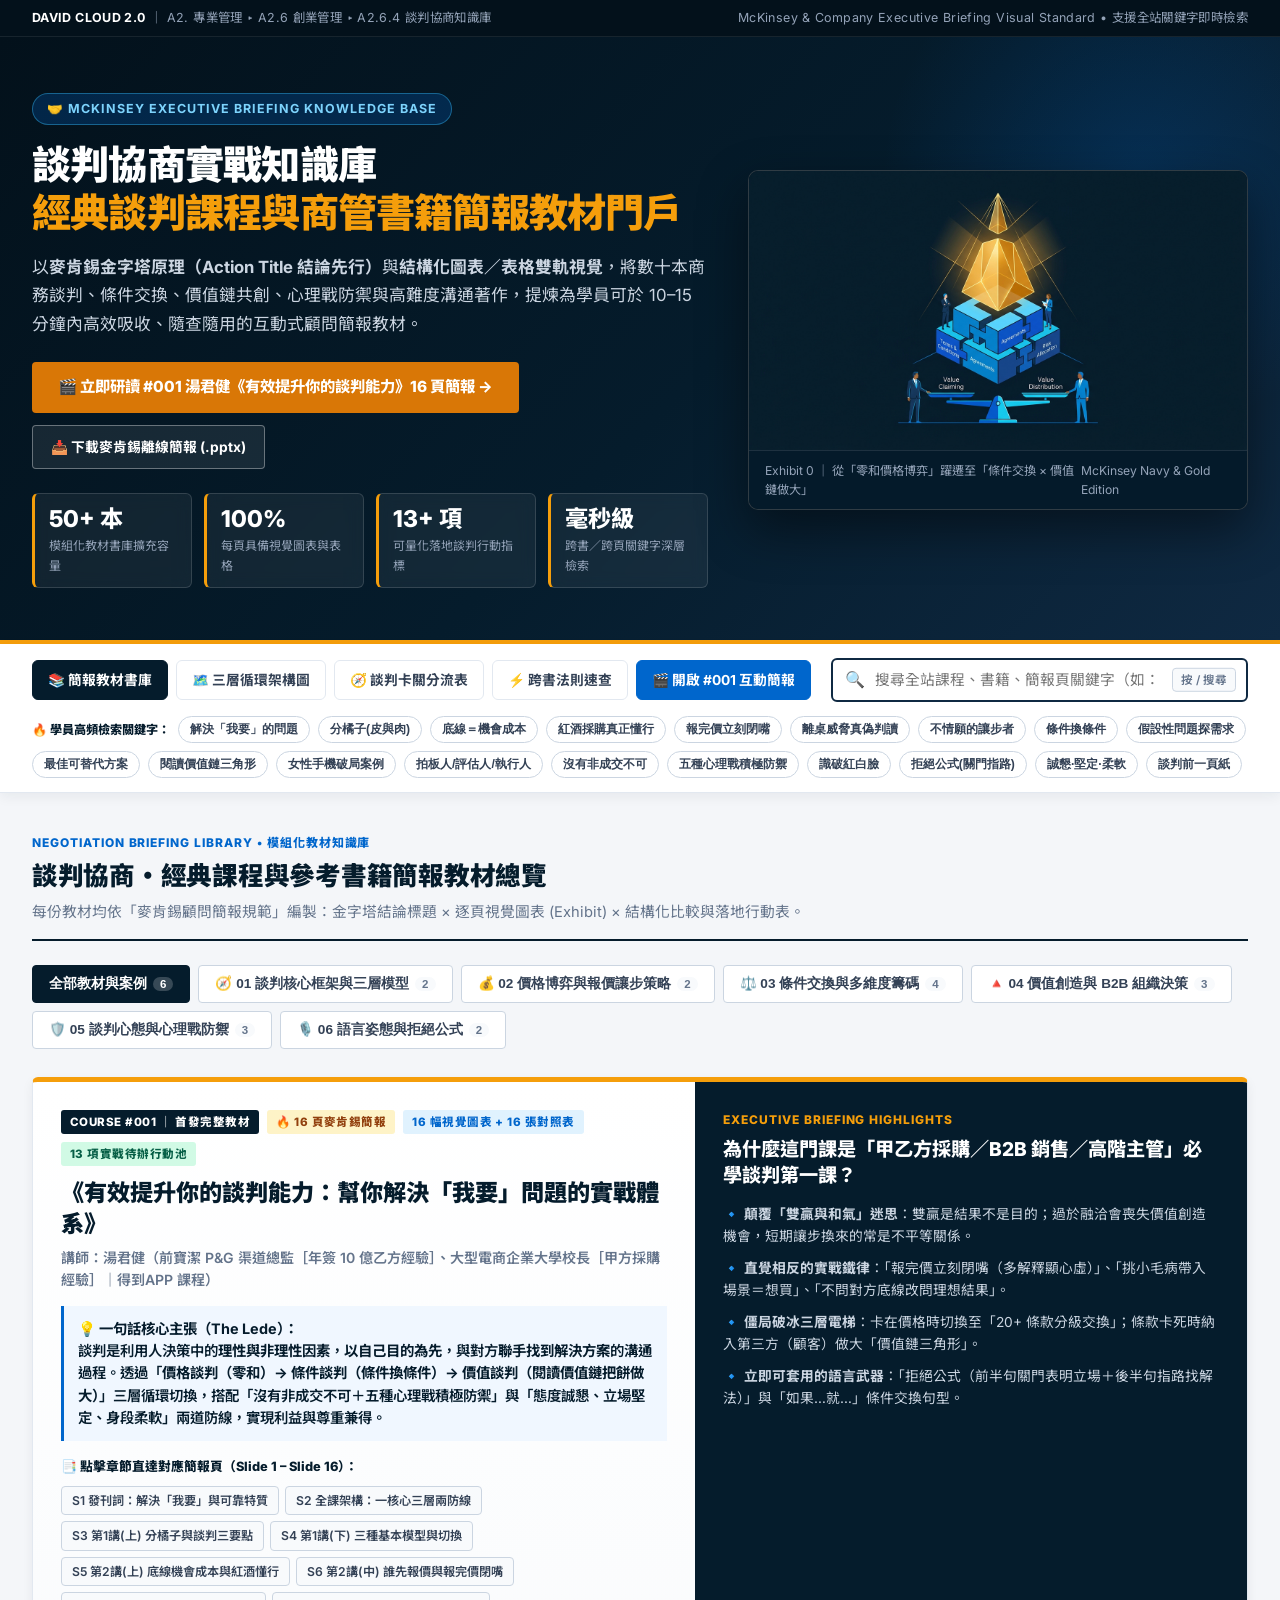
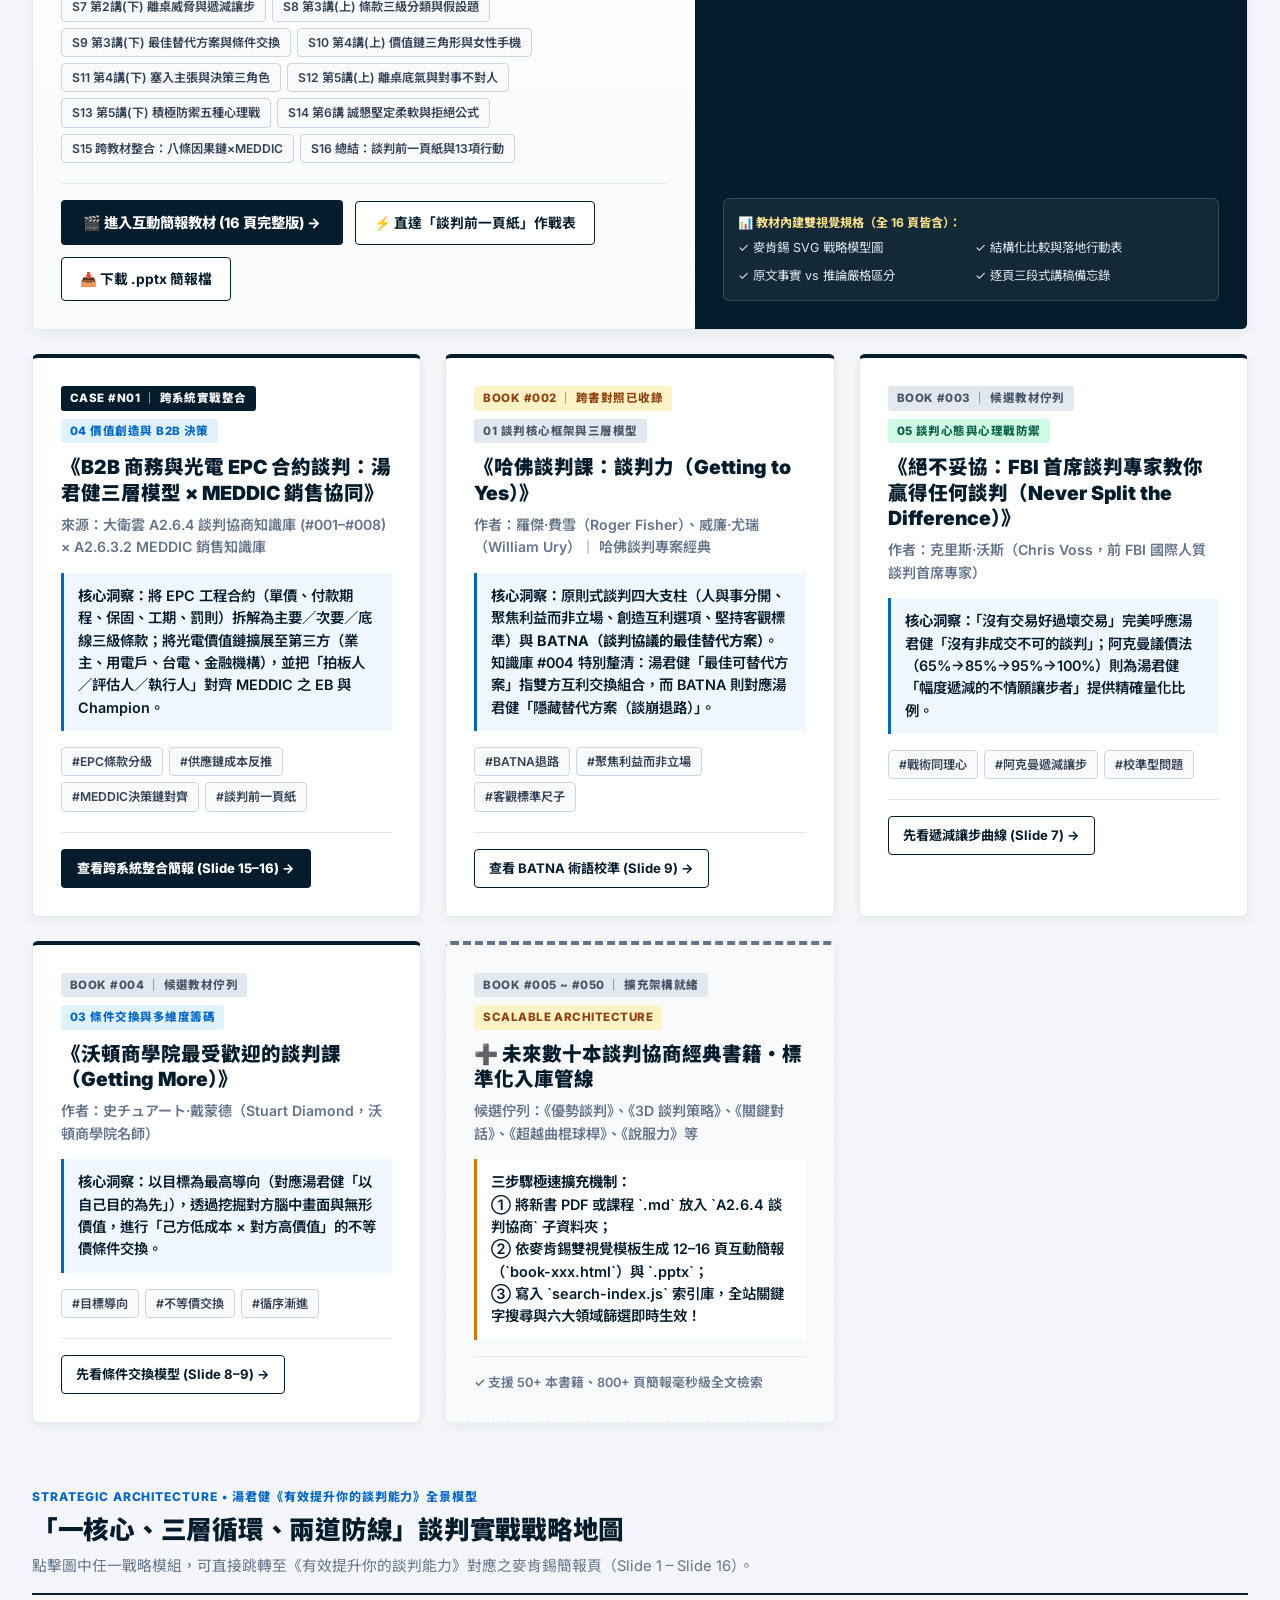
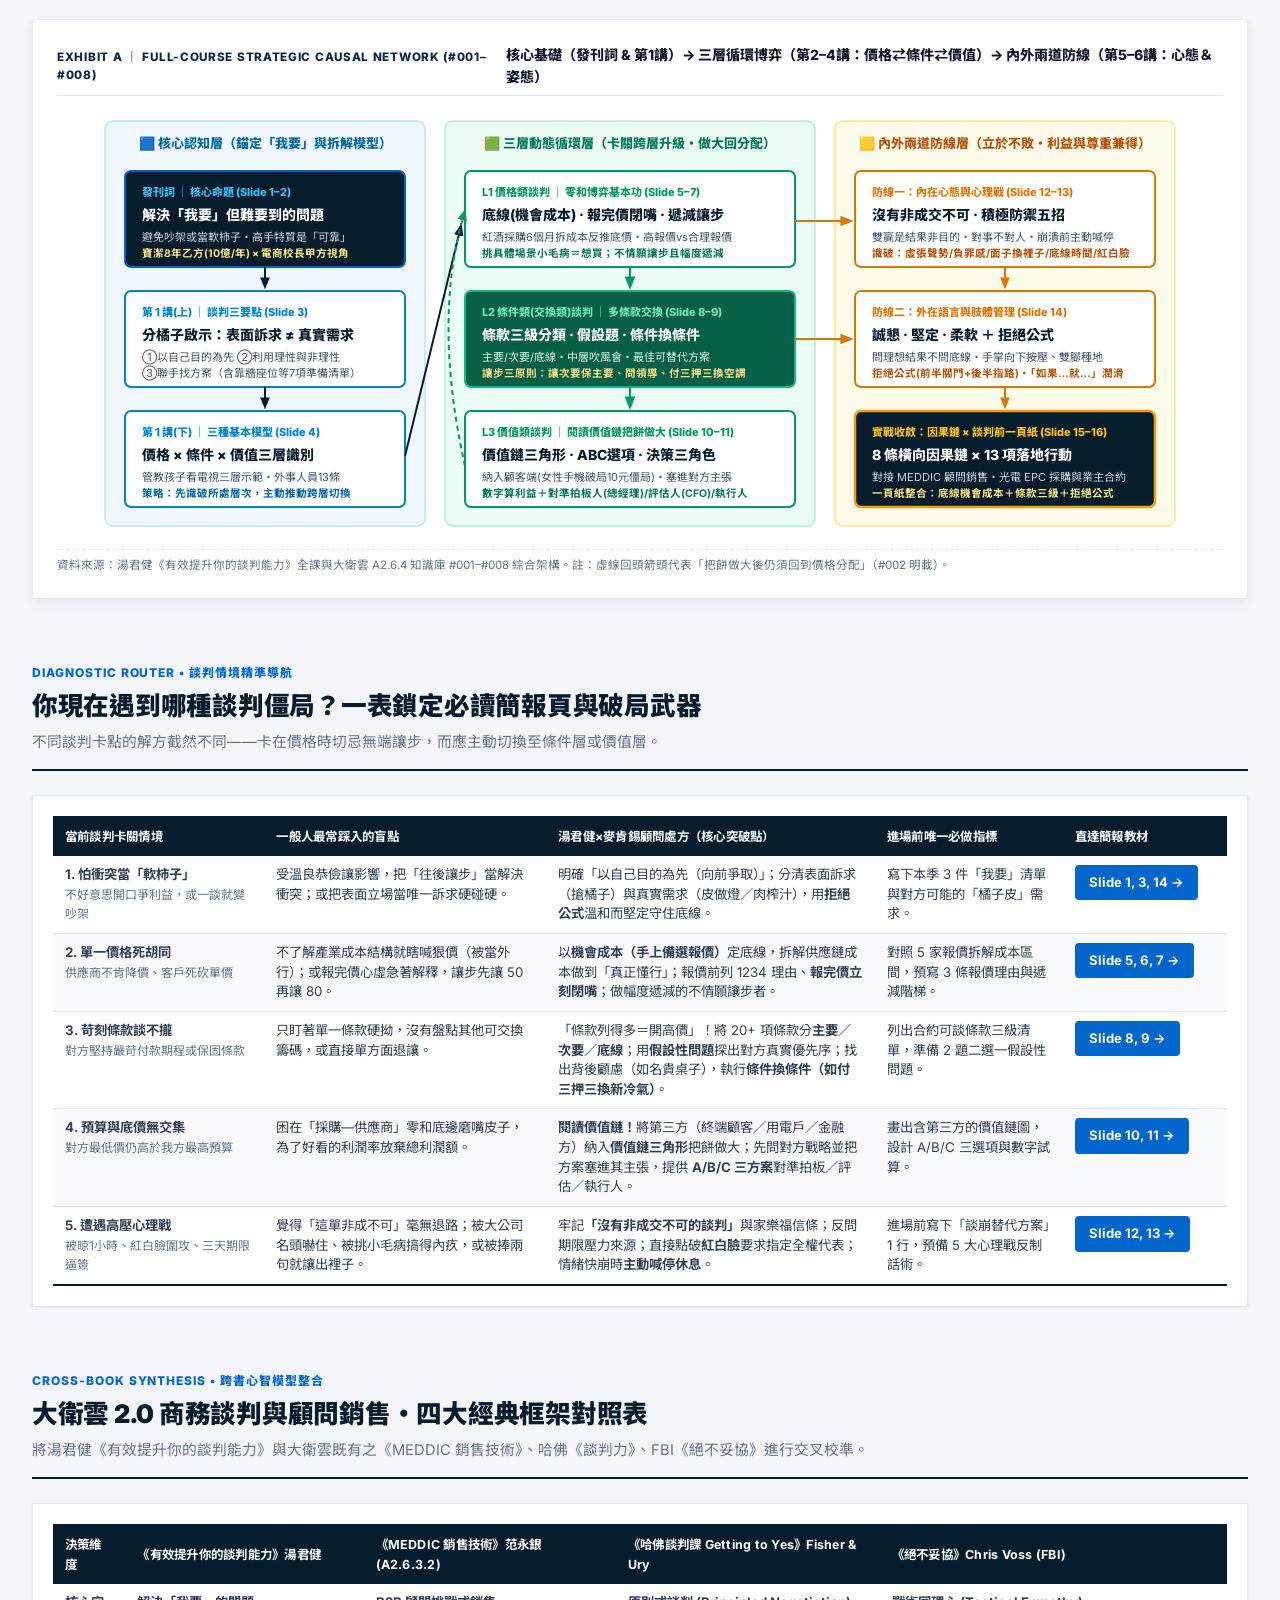
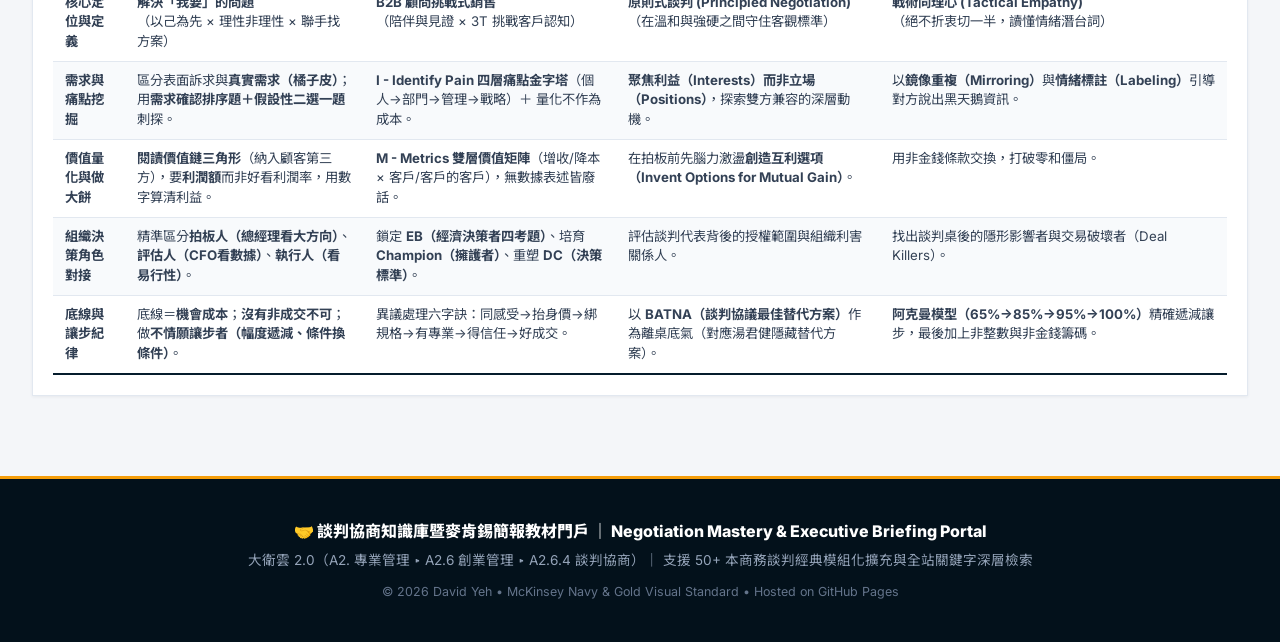
==== index.html @ b7bc5bad "feat: launch A2.6.4 Negotiation Mastery Portal & Course #001 Tang Junjian 16-slide McKinsey deck" ====
<!DOCTYPE html>
<html lang="zh-TW">
<head>
  <meta charset="UTF-8">
  <meta name="viewport" content="width=device-width, initial-scale=1.0">
  <title>談判協商知識庫暨麥肯錫簡報教材門戶 | Negotiation Mastery &amp; Executive Briefing Portal</title>
  <meta name="description" content="大衛雲 2.0 談判協商知識庫（A2.6.4）：麥肯錫顧問視覺風格，支援 50+ 本談判經典書籍擴充與毫秒級關鍵字深層檢索。首發湯君健《有效提升你的談判能力》16頁全圖表互動簡報。">
  <link rel="preconnect" href="https://fonts.googleapis.com">
  <link rel="preconnect" href="https://fonts.gstatic.com" crossorigin>
  <link href="https://fonts.googleapis.com/css2?family=Inter:wght@400;500;600;700;800;900&family=Noto+Sans+TC:wght@400;500;700;800;900&family=Outfit:wght@500;600;700;800&display=swap" rel="stylesheet">
  <link rel="stylesheet" href="styles.css">
</head>
<body>

  <!-- Top Executive Bar -->
  <div class="portal-topbar">
    <div><strong>DAVID CLOUD 2.0</strong> ｜ A2. 專業管理 ▸ A2.6 創業管理 ▸ A2.6.4 談判協商知識庫</div>
    <div>McKinsey &amp; Company Executive Briefing Visual Standard • 支援全站關鍵字即時檢索</div>
  </div>

  <!-- Hero Section -->
  <header class="portal-hero">
    <div class="portal-hero-inner">
      <div>
        <div class="eyebrow-tag">🤝 McKinsey Executive Briefing Knowledge Base</div>
        <h1>談判協商實戰知識庫<br><span class="gold-accent">經典談判課程與商管書籍簡報教材門戶</span></h1>
        <p class="hero-lead">
          以<strong>麥肯錫金字塔原理（Action Title 結論先行）</strong>與<strong>結構化圖表／表格雙軌視覺</strong>，將數十本商務談判、條件交換、價值鏈共創、心理戰防禦與高難度溝通著作，提煉為學員可於 10–15 分鐘內高效吸收、隨查隨用的互動式顧問簡報教材。
        </p>

        <div style="display: flex; gap: 12px; flex-wrap: wrap;">
          <a href="course-tang-junjian-negotiation.html" class="btn-mck-primary" style="background: #D97706; color: #FFFFFF; padding: 13px 26px; font-size: 0.96rem;">
            🎬 立即研讀 #001 湯君健《有效提升你的談判能力》16 頁簡報 →
          </a>
          <a href="downloads/tang-junjian-negotiation-mckinsey-briefing.pptx" class="btn-mck-secondary" style="background: rgba(255,255,255,0.08); color: #FFFFFF; border-color: rgba(255,255,255,0.35);">
            📥 下載麥肯錫離線簡報 (.pptx)
          </a>
        </div>

        <!-- Executive KPI Strip -->
        <div class="hero-kpi-strip">
          <div class="hero-kpi-card">
            <div class="hero-kpi-num">50+ 本</div>
            <div class="hero-kpi-label">模組化教材書庫擴充容量</div>
          </div>
          <div class="hero-kpi-card">
            <div class="hero-kpi-num">100%</div>
            <div class="hero-kpi-label">每頁具備視覺圖表與表格</div>
          </div>
          <div class="hero-kpi-card">
            <div class="hero-kpi-num">13+ 項</div>
            <div class="hero-kpi-label">可量化落地談判行動指標</div>
          </div>
          <div class="hero-kpi-card">
            <div class="hero-kpi-num">毫秒級</div>
            <div class="hero-kpi-label">跨書／跨頁關鍵字深層檢索</div>
          </div>
        </div>
      </div>

      <!-- Hero Visual Illustration -->
      <div class="hero-visual-box">
        <img src="images/hero-negotiation.jpg" alt="從零和價格拉鋸邁向條件交換與價值鏈共創的三層談判架構">
        <div class="hero-visual-caption">
          <span>Exhibit 0 ｜ 從「零和價格博弈」躍遷至「條件交換 × 價值鏈做大」</span>
          <span>McKinsey Navy &amp; Gold Edition</span>
        </div>
      </div>
    </div>
  </header>

  <!-- Sticky Global Search & Navigation Bar -->
  <nav class="portal-sticky-bar">
    <div class="portal-sticky-inner">
      <div class="portal-nav-links">
        <a href="#bookshelf-section" class="portal-nav-pill active">📚 簡報教材書庫</a>
        <a href="#roadmap-section" class="portal-nav-pill">🗺️ 三層循環架構圖</a>
        <a href="#router-section" class="portal-nav-pill">🧭 談判卡關分流表</a>
        <a href="#cross-matrix-section" class="portal-nav-pill">⚡ 跨書法則速查</a>
        <a href="course-tang-junjian-negotiation.html" class="portal-nav-pill cta-pill">🎬 開啟 #001 互動簡報</a>
      </div>

      <!-- Global Keyword Search Box -->
      <div class="global-search-wrapper">
        <span class="global-search-icon">🔍</span>
        <input
          type="text"
          id="globalSearchInput"
          class="global-search-input"
          placeholder="搜尋全站課程、書籍、簡報頁關鍵字（如：分橘子、報完價閉嘴、條件換條件、價值鏈、紅白臉、拒絕公式...）"
          autocomplete="off"
        >
        <span class="global-search-kbd">按 / 搜尋</span>
      </div>
    </div>

    <!-- Quick Keyword Chips for Students -->
    <div class="quick-keywords-bar">
      <span style="font-size: 0.76rem; font-weight: 800; color: #051C2C;">🔥 學員高頻檢索關鍵字：</span>
      <button class="kw-chip" data-kw="我要">解決「我要」的問題</button>
      <button class="kw-chip" data-kw="分橘子">分橘子(皮與肉)</button>
      <button class="kw-chip" data-kw="機會成本">底線＝機會成本</button>
      <button class="kw-chip" data-kw="紅酒">紅酒採購真正懂行</button>
      <button class="kw-chip" data-kw="報完價">報完價立刻閉嘴</button>
      <button class="kw-chip" data-kw="離桌威脅">離桌威脅真偽判讀</button>
      <button class="kw-chip" data-kw="不情願">不情願的讓步者</button>
      <button class="kw-chip" data-kw="條件換條件">條件換條件</button>
      <button class="kw-chip" data-kw="假設性問題">假設性問題探需求</button>
      <button class="kw-chip" data-kw="最佳可替代方案">最佳可替代方案</button>
      <button class="kw-chip" data-kw="價值鏈">閱讀價值鏈三角形</button>
      <button class="kw-chip" data-kw="女性手機">女性手機破局案例</button>
      <button class="kw-chip" data-kw="拍板人">拍板人/評估人/執行人</button>
      <button class="kw-chip" data-kw="沒有非成交不可">沒有非成交不可</button>
      <button class="kw-chip" data-kw="心理戰">五種心理戰積極防禦</button>
      <button class="kw-chip" data-kw="紅白臉">識破紅白臉</button>
      <button class="kw-chip" data-kw="拒絕公式">拒絕公式(關門指路)</button>
      <button class="kw-chip" data-kw="誠懇">誠懇·堅定·柔軟</button>
      <button class="kw-chip" data-kw="談判前一頁紙">談判前一頁紙</button>
    </div>

    <!-- Live Search Results Dropdown Panel -->
    <div id="searchResultsPanel" class="search-results-panel">
      <div class="search-results-header">
        <div id="searchResultCount" style="font-size: 0.95rem; color: #051C2C;">搜尋結果</div>
        <button id="btnClearSearch" class="btn-mck-secondary" style="padding: 5px 12px; font-size: 0.78rem;">✕ 清除搜尋</button>
      </div>
      <div id="searchResultsList"></div>
    </div>
  </nav>

  <!-- Main Content -->
  <main class="portal-main">

    <!-- ====================================================================
         SECTION 1: 談判協商教材書庫 (支援 50+ 本擴充與六大領域篩選)
         ==================================================================== -->
    <section id="bookshelf-section">
      <div class="mck-section-header">
        <div>
          <div class="mck-section-eyebrow">NEGOTIATION BRIEFING LIBRARY • 模組化教材知識庫</div>
          <h2 class="mck-section-title">談判協商・經典課程與參考書籍簡報教材總覽</h2>
          <p class="mck-section-desc">每份教材均依「麥肯錫顧問簡報規範」編製：金字塔結論標題 × 逐頁視覺圖表 (Exhibit) × 結構化比較與落地行動表。</p>
        </div>
      </div>

      <!-- 6 Domain Filter Tabs -->
      <div class="domain-filter-bar">
        <button class="domain-tab active" data-domain="all">全部教材與案例 <span class="domain-count">6</span></button>
        <button class="domain-tab" data-domain="framework">🧭 01 談判核心框架與三層模型 <span class="domain-count">2</span></button>
        <button class="domain-tab" data-domain="price">💰 02 價格博弈與報價讓步策略 <span class="domain-count">2</span></button>
        <button class="domain-tab" data-domain="terms">⚖️ 03 條件交換與多維度籌碼 <span class="domain-count">4</span></button>
        <button class="domain-tab" data-domain="value">🔺 04 價值創造與 B2B 組織決策 <span class="domain-count">3</span></button>
        <button class="domain-tab" data-domain="defense">🛡️ 05 談判心態與心理戰防禦 <span class="domain-count">3</span></button>
        <button class="domain-tab" data-domain="posture">🎙️ 06 語言姿態與拒絕公式 <span class="domain-count">2</span></button>
      </div>

      <!-- Bookshelf Cards Grid -->
      <div class="bookshelf-grid">

        <!-- FEATURED COURSE #001: 湯君健《有效提升你的談判能力》 -->
        <article class="book-deck-card featured" data-domain="framework price terms value defense posture">
          <div class="book-card-body">
            <div class="book-meta-row">
              <span class="badge-mck badge-navy">COURSE #001 ｜ 首發完整教材</span>
              <span class="badge-mck badge-gold">🔥 16 頁麥肯錫簡報</span>
              <span class="badge-mck badge-blue">16 幅視覺圖表 + 16 張對照表</span>
              <span class="badge-mck badge-emerald">13 項實戰待辦行動池</span>
            </div>

            <h3 class="book-card-title">《有效提升你的談判能力：幫你解決「我要」問題的實戰體系》</h3>
            <div class="book-card-author">講師：湯君健（前寶潔 P&amp;G 渠道總監［年簽 10 億乙方經驗］、大型電商企業大學校長［甲方採購經驗］｜得到APP 課程）</div>

            <div class="book-card-thesis">
              <strong>💡 一句話核心主張（The Lede）：</strong><br>
              談判是利用人決策中的<strong>理性與非理性因素</strong>，<strong>以自己目的為先</strong>，與對方<strong>聯手找到解決方案</strong>的溝通過程。透過「<strong>價格談判（零和）→ 條件談判（條件換條件）→ 價值談判（閱讀價值鏈把餅做大）</strong>」三層循環切換，搭配「沒有非成交不可＋五種心理戰積極防禦」與「態度誠懇、立場堅定、身段柔軟」兩道防線，實現利益與尊重兼得。
            </div>

            <div style="font-size: 0.8rem; font-weight: 800; color: #051C2C; margin-bottom: 8px;">📑 點擊章節直達對應簡報頁（Slide 1 – Slide 16）：</div>
            <div class="book-chapter-pills">
              <a href="course-tang-junjian-negotiation.html#slide-01" class="chapter-jump-pill">S1 發刊詞：解決「我要」與可靠特質</a>
              <a href="course-tang-junjian-negotiation.html#slide-02" class="chapter-jump-pill">S2 全課架構：一核心三層兩防線</a>
              <a href="course-tang-junjian-negotiation.html#slide-03" class="chapter-jump-pill">S3 第1講(上) 分橘子與談判三要點</a>
              <a href="course-tang-junjian-negotiation.html#slide-04" class="chapter-jump-pill">S4 第1講(下) 三種基本模型與切換</a>
              <a href="course-tang-junjian-negotiation.html#slide-05" class="chapter-jump-pill">S5 第2講(上) 底線機會成本與紅酒懂行</a>
              <a href="course-tang-junjian-negotiation.html#slide-06" class="chapter-jump-pill">S6 第2講(中) 誰先報價與報完價閉嘴</a>
              <a href="course-tang-junjian-negotiation.html#slide-07" class="chapter-jump-pill">S7 第2講(下) 離桌威脅與遞減讓步</a>
              <a href="course-tang-junjian-negotiation.html#slide-08" class="chapter-jump-pill">S8 第3講(上) 條款三級分類與假設題</a>
              <a href="course-tang-junjian-negotiation.html#slide-09" class="chapter-jump-pill">S9 第3講(下) 最佳替代方案與條件交換</a>
              <a href="course-tang-junjian-negotiation.html#slide-10" class="chapter-jump-pill">S10 第4講(上) 價值鏈三角形與女性手機</a>
              <a href="course-tang-junjian-negotiation.html#slide-11" class="chapter-jump-pill">S11 第4講(下) 塞入主張與決策三角色</a>
              <a href="course-tang-junjian-negotiation.html#slide-12" class="chapter-jump-pill">S12 第5講(上) 離桌底氣與對事不對人</a>
              <a href="course-tang-junjian-negotiation.html#slide-13" class="chapter-jump-pill">S13 第5講(下) 積極防禦五種心理戰</a>
              <a href="course-tang-junjian-negotiation.html#slide-14" class="chapter-jump-pill">S14 第6講 誠懇堅定柔軟與拒絕公式</a>
              <a href="course-tang-junjian-negotiation.html#slide-15" class="chapter-jump-pill">S15 跨教材整合：八條因果鏈×MEDDIC</a>
              <a href="course-tang-junjian-negotiation.html#slide-16" class="chapter-jump-pill">S16 總結：談判前一頁紙與13項行動</a>
            </div>

            <div class="book-card-actions">
              <a href="course-tang-junjian-negotiation.html" class="btn-mck-primary">🎬 進入互動簡報教材 (16 頁完整版) →</a>
              <a href="course-tang-junjian-negotiation.html?q=談判前一頁紙#slide-16" class="btn-mck-secondary">⚡ 直達「談判前一頁紙」作戰表</a>
              <a href="downloads/tang-junjian-negotiation-mckinsey-briefing.pptx" class="btn-mck-secondary">📥 下載 .pptx 簡報檔</a>
            </div>
          </div>

          <!-- Right Preview Panel inside Featured Card -->
          <div class="book-featured-preview">
            <div>
              <div style="font-size: 0.75rem; font-weight: 800; color: #F59E0B; letter-spacing: 0.08em; text-transform: uppercase; margin-bottom: 8px;">
                EXECUTIVE BRIEFING HIGHLIGHTS
              </div>
              <h4 style="font-size: 1.2rem; font-weight: 800; margin-bottom: 14px; line-height: 1.35;">
                為什麼這門課是「甲乙方採購／B2B 銷售／高階主管」必學談判第一課？
              </h4>
              <ul style="list-style: none; font-size: 0.86rem; color: #CBD5E1; display: flex; flex-direction: column; gap: 10px; margin-bottom: 18px;">
                <li>🔹 <strong>顛覆「雙贏與和氣」迷思</strong>：雙贏是結果不是目的；過於融洽會喪失價值創造機會，短期讓步換來的常是不平等關係。</li>
                <li>🔹 <strong>直覺相反的實戰鐵律</strong>：「報完價立刻閉嘴（多解釋顯心虛）」、「挑小毛病帶入場景＝想買」、「不問對方底線改問理想結果」。</li>
                <li>🔹 <strong>僵局破冰三層電梯</strong>：卡在價格時切換至「20+ 條款分級交換」；條款卡死時納入第三方（顧客）做大「價值鏈三角形」。</li>
                <li>🔹 <strong>立即可套用的語言武器</strong>：「拒絕公式（前半句關門表明立場＋後半句指路找解法）」與「如果…就…」條件交換句型。</li>
              </ul>
            </div>

            <div style="background: rgba(255,255,255,0.06); border: 1px solid rgba(255,255,255,0.15); border-radius: 6px; padding: 14px;">
              <div style="font-size: 0.76rem; color: #FDE68A; font-weight: 700; margin-bottom: 6px;">📊 教材內建雙視覺規格（全 16 頁皆含）：</div>
              <div style="display: grid; grid-template-columns: 1fr 1fr; gap: 8px; font-size: 0.78rem; color: #E2E8F0;">
                <div>✓ 麥肯錫 SVG 戰略模型圖</div>
                <div>✓ 結構化比較與落地行動表</div>
                <div>✓ 原文事實 vs 推論嚴格區分</div>
                <div>✓ 逐頁三段式講稿備忘錄</div>
              </div>
            </div>
          </div>
        </article>

        <!-- CASE #N01: B2B 商務與光電 EPC 合約談判實戰 (跨模組整合) -->
        <article class="book-deck-card" data-domain="value terms">
          <div class="book-card-body">
            <div class="book-meta-row">
              <span class="badge-mck badge-navy">CASE #N01 ｜ 跨系統實戰整合</span>
              <span class="badge-mck badge-blue">04 價值創造與 B2B 決策</span>
            </div>
            <h3 class="book-card-title" style="font-size: 1.22rem;">《B2B 商務與光電 EPC 合約談判：湯君健三層模型 × MEDDIC 銷售協同》</h3>
            <div class="book-card-author">來源：大衛雲 A2.6.4 談判協商知識庫 (#001–#008) × A2.6.3.2 MEDDIC 銷售知識庫</div>
            <div class="book-card-thesis">
              <strong>核心洞察：</strong>將 EPC 工程合約（單價、付款期程、保固、工期、罰則）拆解為主要／次要／底線三級條款；將光電價值鏈擴展至第三方（業主、用電戶、台電、金融機構），並把「拍板人／評估人／執行人」對齊 MEDDIC 之 EB 與 Champion。
            </div>
            <div class="book-chapter-pills">
              <span class="chapter-jump-pill">#EPC條款分級</span>
              <span class="chapter-jump-pill">#供應鏈成本反推</span>
              <span class="chapter-jump-pill">#MEDDIC決策鏈對齊</span>
              <span class="chapter-jump-pill">#談判前一頁紙</span>
            </div>
            <div class="book-card-actions">
              <a href="course-tang-junjian-negotiation.html?q=MEDDIC#slide-15" class="btn-mck-primary" style="font-size: 0.82rem; padding: 9px 16px;">查看跨系統整合簡報 (Slide 15–16) →</a>
            </div>
          </div>
        </article>

        <!-- BOOK #002: 哈佛談判課 Getting to Yes -->
        <article class="book-deck-card" data-domain="framework terms">
          <div class="book-card-body">
            <div class="book-meta-row">
              <span class="badge-mck badge-gold">BOOK #002 ｜ 跨書對照已收錄</span>
              <span class="badge-mck badge-slate">01 談判核心框架與三層模型</span>
            </div>
            <h3 class="book-card-title" style="font-size: 1.22rem;">《哈佛談判課：談判力（Getting to Yes）》</h3>
            <div class="book-card-author">作者：羅傑·費雪（Roger Fisher）、威廉·尤瑞（William Ury）｜ 哈佛談判專案經典</div>
            <div class="book-card-thesis">
              <strong>核心洞察：</strong>原則式談判四大支柱（人與事分開、聚焦利益而非立場、創造互利選項、堅持客觀標準）與 <strong>BATNA（談判協議的最佳替代方案）</strong>。知識庫 #004 特別釐清：湯君健「最佳可替代方案」指雙方互利交換組合，而 BATNA 則對應湯君健「隱藏替代方案（談崩退路）」。
            </div>
            <div class="book-chapter-pills">
              <span class="chapter-jump-pill">#BATNA退路</span>
              <span class="chapter-jump-pill">#聚焦利益而非立場</span>
              <span class="chapter-jump-pill">#客觀標準尺子</span>
            </div>
            <div class="book-card-actions">
              <a href="course-tang-junjian-negotiation.html?q=BATNA#slide-09" class="btn-mck-secondary" style="font-size: 0.82rem; padding: 8px 14px;">查看 BATNA 術語校準 (Slide 9) →</a>
            </div>
          </div>
        </article>

        <!-- BOOK #003: 絕不妥協 Never Split the Difference -->
        <article class="book-deck-card" data-domain="defense posture">
          <div class="book-card-body">
            <div class="book-meta-row">
              <span class="badge-mck badge-slate">BOOK #003 ｜ 候選教材佇列</span>
              <span class="badge-mck badge-emerald">05 談判心態與心理戰防禦</span>
            </div>
            <h3 class="book-card-title" style="font-size: 1.22rem;">《絕不妥協：FBI 首席談判專家教你贏得任何談判（Never Split the Difference）》</h3>
            <div class="book-card-author">作者：克里斯·沃斯（Chris Voss，前 FBI 國際人質談判首席專家）</div>
            <div class="book-card-thesis">
              <strong>核心洞察：</strong>「沒有交易好過壞交易」完美呼應湯君健「沒有非成交不可的談判」；阿克曼議價法（65%→85%→95%→100%）則為湯君健「幅度遞減的不情願讓步者」提供精確量化比例。
            </div>
            <div class="book-chapter-pills">
              <span class="chapter-jump-pill">#戰術同理心</span>
              <span class="chapter-jump-pill">#阿克曼遞減讓步</span>
              <span class="chapter-jump-pill">#校準型問題</span>
            </div>
            <div class="book-card-actions">
              <a href="course-tang-junjian-negotiation.html?q=讓步#slide-07" class="btn-mck-secondary" style="font-size: 0.82rem; padding: 8px 14px;">先看遞減讓步曲線 (Slide 7) →</a>
            </div>
          </div>
        </article>

        <!-- BOOK #004: 沃頓商學院最受歡迎的談判課 -->
        <article class="book-deck-card" data-domain="terms value">
          <div class="book-card-body">
            <div class="book-meta-row">
              <span class="badge-mck badge-slate">BOOK #004 ｜ 候選教材佇列</span>
              <span class="badge-mck badge-blue">03 條件交換與多維度籌碼</span>
            </div>
            <h3 class="book-card-title" style="font-size: 1.22rem;">《沃頓商學院最受歡迎的談判課（Getting More）》</h3>
            <div class="book-card-author">作者：史チュアート·戴蒙德（Stuart Diamond，沃頓商學院名師）</div>
            <div class="book-card-thesis">
              <strong>核心洞察：</strong>以目標為最高導向（對應湯君健「以自己目的為先」），透過挖掘對方腦中畫面與無形價值，進行「己方低成本 × 對方高價值」的不等價條件交換。
            </div>
            <div class="book-chapter-pills">
              <span class="chapter-jump-pill">#目標導向</span>
              <span class="chapter-jump-pill">#不等價交換</span>
              <span class="chapter-jump-pill">#循序漸進</span>
            </div>
            <div class="book-card-actions">
              <a href="course-tang-junjian-negotiation.html?q=條件換條件#slide-08" class="btn-mck-secondary" style="font-size: 0.82rem; padding: 8px 14px;">先看條件交換模型 (Slide 8–9) →</a>
            </div>
          </div>
        </article>

        <!-- BOOK #005 ~ #050 擴充插槽說明卡 -->
        <article class="book-deck-card" data-domain="framework price terms value defense posture" style="border-top-color: #64748B; background: #F8FAFC; border-style: dashed;">
          <div class="book-card-body">
            <div class="book-meta-row">
              <span class="badge-mck badge-slate">BOOK #005 ~ #050 ｜ 擴充架構就緒</span>
              <span class="badge-mck badge-gold">Scalable Architecture</span>
            </div>
            <h3 class="book-card-title" style="font-size: 1.22rem;">➕ 未來數十本談判協商經典書籍・標準化入庫管線</h3>
            <div class="book-card-author">候選佇列：《優勢談判》、《3D 談判策略》、《關鍵對話》、《超越曲棍球桿》、《說服力》等</div>
            <div class="book-card-thesis" style="background: #FFFFFF; border-left-color: #D97706;">
              <strong>三步驟極速擴充機制：</strong><br>
              ① 將新書 PDF 或課程 `.md` 放入 `A2.6.4 談判協商` 子資料夾；<br>
              ② 依麥肯錫雙視覺模板生成 12–16 頁互動簡報（`book-xxx.html`）與 `.pptx`；<br>
              ③ 寫入 `search-index.js` 索引庫，全站關鍵字搜尋與六大領域篩選即時生效！
            </div>
            <div class="book-card-actions">
              <span style="font-size: 0.8rem; color: #64748B; font-weight: 600;">✓ 支援 50+ 本書籍、800+ 頁簡報毫秒級全文檢索</span>
            </div>
          </div>
        </article>

      </div>
    </section>

    <!-- ====================================================================
         SECTION 2: 「一核心、三層循環、兩道防線」全課戰略視覺地圖 (Interactive SVG Exhibit)
         ==================================================================== -->
    <section id="roadmap-section" style="margin-top: 64px;">
      <div class="mck-section-header">
        <div>
          <div class="mck-section-eyebrow">STRATEGIC ARCHITECTURE • 湯君健《有效提升你的談判能力》全景模型</div>
          <h2 class="mck-section-title">「一核心、三層循環、兩道防線」談判實戰戰略地圖</h2>
          <p class="mck-section-desc">點擊圖中任一戰略模組，可直接跳轉至《有效提升你的談判能力》對應之麥肯錫簡報頁（Slide 1 – Slide 16）。</p>
        </div>
      </div>

      <div class="mck-exhibit-box" style="background: #FFFFFF; padding: 24px; box-shadow: var(--shadow-sm);">
        <div class="exhibit-header">
          <span class="exhibit-label">EXHIBIT A ｜ FULL-COURSE STRATEGIC CAUSAL NETWORK (#001–#008)</span>
          <span class="exhibit-title">核心基礎（發刊詞 &amp; 第1講）→ 三層循環博弈（第2–4講：價格⇄條件⇄價值）→ 內外兩道防線（第5–6講：心態＆姿態）</span>
        </div>

        <div class="exhibit-canvas">
          <svg viewBox="0 0 1100 435" width="100%" style="max-height: 435px; font-family: 'Inter', 'Noto Sans TC', sans-serif;">
            <defs>
              <marker id="arrowNavy" viewBox="0 0 10 10" refX="8" refY="5" markerWidth="6" markerHeight="6" orient="auto-start-reverse">
                <path d="M 0 1 L 10 5 L 0 9 z" fill="#051C2C" />
              </marker>
              <marker id="arrowGold" viewBox="0 0 10 10" refX="8" refY="5" markerWidth="6" markerHeight="6" orient="auto-start-reverse">
                <path d="M 0 1 L 10 5 L 0 9 z" fill="#D97706" />
              </marker>
              <marker id="arrowGreen" viewBox="0 0 10 10" refX="8" refY="5" markerWidth="6" markerHeight="6" orient="auto-start-reverse">
                <path d="M 0 1 L 10 5 L 0 9 z" fill="#059669" />
              </marker>
            </defs>

            <!-- Background Layer Columns -->
            <rect x="15" y="15" width="320" height="405" rx="8" fill="#F0F7FF" stroke="#BAE6FD" stroke-width="1.5" />
            <text x="175" y="42" text-anchor="middle" fill="#0369A1" font-size="13" font-weight="800">🟦 核心認知層（錨定「我要」與拆解模型）</text>

            <rect x="355" y="15" width="370" height="405" rx="8" fill="#ECFDF5" stroke="#A7F3D0" stroke-width="1.5" />
            <text x="540" y="42" text-anchor="middle" fill="#047857" font-size="13" font-weight="800">🟩 三層動態循環層（卡關跨層升級・做大回分配）</text>

            <rect x="745" y="15" width="340" height="405" rx="8" fill="#FFFBEB" stroke="#FDE68A" stroke-width="1.5" />
            <text x="915" y="42" text-anchor="middle" fill="#B45309" font-size="13" font-weight="800">🟨 內外兩道防線層（立於不敗・利益與尊重兼得）</text>

            <!-- Column 1: Core Foundation -->
            <a href="course-tang-junjian-negotiation.html#slide-01">
              <rect x="35" y="65" width="280" height="96" rx="6" fill="#051C2C" stroke="#0066CC" stroke-width="2" />
              <text x="52" y="90" fill="#38BDF8" font-size="11" font-weight="800">發刊詞 ｜ 核心命題 (Slide 1–2)</text>
              <text x="52" y="114" fill="#FFFFFF" font-size="14" font-weight="800">解決「我要」但難要到的問題</text>
              <text x="52" y="135" fill="#CBD5E1" font-size="11">避免吵架或當軟柿子・高手特質是「可靠」</text>
              <text x="52" y="151" fill="#FDE68A" font-size="10.5" font-weight="700">寶潔8年乙方(10億/年) × 電商校長甲方視角</text>
            </a>

            <a href="course-tang-junjian-negotiation.html#slide-03">
              <rect x="35" y="185" width="280" height="96" rx="6" fill="#FFFFFF" stroke="#0284C7" stroke-width="2" />
              <text x="52" y="210" fill="#0284C7" font-size="11" font-weight="800">第 1 講(上) ｜ 談判三要點 (Slide 3)</text>
              <text x="52" y="234" fill="#051C2C" font-size="14" font-weight="800">分橘子啟示：表面訴求 ≠ 真實需求</text>
              <text x="52" y="255" fill="#475569" font-size="11">①以自己目的為先 ②利用理性與非理性</text>
              <text x="52" y="271" fill="#475569" font-size="11">③聯手找方案（含靠牆座位等7項準備清單）</text>
            </a>

            <a href="course-tang-junjian-negotiation.html#slide-04">
              <rect x="35" y="305" width="280" height="96" rx="6" fill="#FFFFFF" stroke="#0284C7" stroke-width="2" />
              <text x="52" y="330" fill="#0284C7" font-size="11" font-weight="800">第 1 講(下) ｜ 三種基本模型 (Slide 4)</text>
              <text x="52" y="354" fill="#051C2C" font-size="14" font-weight="800">價格 × 條件 × 價值三層識別</text>
              <text x="52" y="375" fill="#475569" font-size="11">管教孩子看電視三層示範・外事人員13條</text>
              <text x="52" y="391" fill="#0369A1" font-size="10.5" font-weight="700">策略：先識破所處層次，主動推動跨層切換</text>
            </a>

            <!-- Column 2: 3-Layer Dynamic Loop -->
            <a href="course-tang-junjian-negotiation.html#slide-05">
              <rect x="375" y="65" width="330" height="96" rx="6" fill="#FFFFFF" stroke="#059669" stroke-width="2" />
              <text x="392" y="90" fill="#059669" font-size="11" font-weight="800">L1 價格類談判 ｜ 零和博弈基本功 (Slide 5–7)</text>
              <text x="392" y="114" fill="#051C2C" font-size="14" font-weight="800">底線(機會成本) · 報完價閉嘴 · 遞減讓步</text>
              <text x="392" y="135" fill="#475569" font-size="11">紅酒採購6個月拆成本反推底價・高報價vs合理報價</text>
              <text x="392" y="151" fill="#047857" font-size="10.5" font-weight="700">挑具體場景小毛病＝想買；不情願讓步且幅度遞減</text>
            </a>

            <a href="course-tang-junjian-negotiation.html#slide-08">
              <rect x="375" y="185" width="330" height="96" rx="6" fill="#065F46" stroke="#10B981" stroke-width="2" />
              <text x="392" y="210" fill="#6EE7B7" font-size="11" font-weight="800">L2 條件類(交換類)談判 ｜ 多條款交換 (Slide 8–9)</text>
              <text x="392" y="234" fill="#FFFFFF" font-size="14" font-weight="800">條款三級分類 · 假設題 · 條件換條件</text>
              <text x="392" y="255" fill="#D1FAE5" font-size="11">主要/次要/底線・中層吹風會・最佳可替代方案</text>
              <text x="392" y="271" fill="#FDE68A" font-size="10.5" font-weight="700">讓步三原則：讓次要保主要、問領導、付三押三換空調</text>
            </a>

            <a href="course-tang-junjian-negotiation.html#slide-10">
              <rect x="375" y="305" width="330" height="96" rx="6" fill="#FFFFFF" stroke="#059669" stroke-width="2" />
              <text x="392" y="330" fill="#059669" font-size="11" font-weight="800">L3 價值類談判 ｜ 閱讀價值鏈把餅做大 (Slide 10–11)</text>
              <text x="392" y="354" fill="#051C2C" font-size="14" font-weight="800">價值鏈三角形 · ABC選項 · 決策三角色</text>
              <text x="392" y="375" fill="#475569" font-size="11">納入顧客端(女性手機破局10元僵局)・塞進對方主張</text>
              <text x="392" y="391" fill="#047857" font-size="10.5" font-weight="700">數字算利益＋對準拍板人(總經理)/評估人(CFO)/執行人</text>
            </a>

            <!-- Column 3: Two Defense Lines & Action Synthesis -->
            <a href="course-tang-junjian-negotiation.html#slide-12">
              <rect x="765" y="65" width="300" height="96" rx="6" fill="#FFFFFF" stroke="#D97706" stroke-width="2" />
              <text x="782" y="90" fill="#D97706" font-size="11" font-weight="800">防線一：內在心態與心理戰 (Slide 12–13)</text>
              <text x="782" y="114" fill="#051C2C" font-size="14" font-weight="800">沒有非成交不可 · 積極防禦五招</text>
              <text x="782" y="135" fill="#475569" font-size="11">雙贏是結果非目的・對事不對人・崩潰前主動喊停</text>
              <text x="782" y="151" fill="#B45309" font-size="10.5" font-weight="700">識破：虛張聲勢/負罪感/面子換裡子/底線時間/紅白臉</text>
            </a>

            <a href="course-tang-junjian-negotiation.html#slide-14">
              <rect x="765" y="185" width="300" height="96" rx="6" fill="#FFFFFF" stroke="#D97706" stroke-width="2" />
              <text x="782" y="210" fill="#D97706" font-size="11" font-weight="800">防線二：外在語言與肢體管理 (Slide 14)</text>
              <text x="782" y="234" fill="#051C2C" font-size="14" font-weight="800">誠懇 · 堅定 · 柔軟 ＋ 拒絕公式</text>
              <text x="782" y="255" fill="#475569" font-size="11">問理想結果不問底線・手掌向下按壓、雙腳種地</text>
              <text x="782" y="271" fill="#B45309" font-size="10.5" font-weight="700">拒絕公式(前半關門+後半指路)・「如果…就…」潤滑</text>
            </a>

            <a href="course-tang-junjian-negotiation.html#slide-15">
              <rect x="765" y="305" width="300" height="96" rx="6" fill="#051C2C" stroke="#F59E0B" stroke-width="2.5" />
              <text x="782" y="330" fill="#FBBF24" font-size="11" font-weight="800">實戰收斂：因果鏈 × 談判前一頁紙 (Slide 15–16)</text>
              <text x="782" y="354" fill="#FFFFFF" font-size="14" font-weight="800">8 條橫向因果鏈 × 13 項落地行動</text>
              <text x="782" y="375" fill="#CBD5E1" font-size="11">對接 MEDDIC 顧問銷售・光電 EPC 採購與業主合約</text>
              <text x="782" y="391" fill="#FDE68A" font-size="10.5" font-weight="700">一頁紙整合：底線機會成本＋條款三級＋拒絕公式</text>
            </a>

            <!-- Connectors -->
            <line x1="175" y1="161" x2="175" y2="181" stroke="#051C2C" stroke-width="2" marker-end="url(#arrowNavy)" />
            <line x1="175" y1="281" x2="175" y2="301" stroke="#051C2C" stroke-width="2" marker-end="url(#arrowNavy)" />
            <line x1="315" y1="350" x2="371" y2="120" stroke="#051C2C" stroke-width="2" marker-end="url(#arrowNavy)" />
            <line x1="540" y1="161" x2="540" y2="181" stroke="#059669" stroke-width="2.2" marker-end="url(#arrowGreen)" />
            <line x1="540" y1="281" x2="540" y2="301" stroke="#059669" stroke-width="2.2" marker-end="url(#arrowGreen)" />
            <!-- Loop back from L3 Value to L1 Price Allocation -->
            <path d="M 375 360 Q 342 212 375 105" fill="none" stroke="#059669" stroke-width="2" stroke-dasharray="5,4" marker-end="url(#arrowGreen)" />
            <line x1="705" y1="115" x2="761" y2="115" stroke="#D97706" stroke-width="2.2" marker-end="url(#arrowGold)" />
            <line x1="705" y1="233" x2="761" y2="233" stroke="#D97706" stroke-width="2.2" marker-end="url(#arrowGold)" />
            <line x1="915" y1="161" x2="915" y2="181" stroke="#D97706" stroke-width="2" marker-end="url(#arrowGold)" />
            <line x1="915" y1="281" x2="915" y2="301" stroke="#D97706" stroke-width="2" marker-end="url(#arrowGold)" />
          </svg>
        </div>

        <div class="exhibit-source">
          資料來源：湯君健《有效提升你的談判能力》全課與大衛雲 A2.6.4 知識庫 #001–#008 綜合架構。註：虛線回頭箭頭代表「把餅做大後仍須回到價格分配」（#002 明載）。
        </div>
      </div>
    </section>

    <!-- ====================================================================
         SECTION 3: 學員談判卡關處境快速分流矩陣 (Diagnostic Router)
         ==================================================================== -->
    <section id="router-section" style="margin-top: 64px;">
      <div class="mck-section-header">
        <div>
          <div class="mck-section-eyebrow">DIAGNOSTIC ROUTER • 談判情境精準導航</div>
          <h2 class="mck-section-title">你現在遇到哪種談判僵局？一表鎖定必讀簡報頁與破局武器</h2>
          <p class="mck-section-desc">不同談判卡點的解方截然不同——卡在價格時切忌無端讓步，而應主動切換至條件層或價值層。</p>
        </div>
      </div>

      <div class="mck-table-wrap" style="background: #FFFFFF; padding: 20px; border: 1px solid var(--border-subtle); box-shadow: var(--shadow-xs);">
        <table class="mck-table">
          <thead>
            <tr>
              <th style="width: 18%;">當前談判卡關情境</th>
              <th style="width: 24%;">一般人最常踩入的盲點</th>
              <th style="width: 28%;">湯君健×麥肯錫顧問處方（核心突破點）</th>
              <th style="width: 16%;">進場前唯一必做指標</th>
              <th style="width: 14%;">直達簡報教材</th>
            </tr>
          </thead>
          <tbody>
            <tr>
              <td><strong>1. 怕衝突當「軟柿子」</strong><br><span style="font-size:0.75rem; color:#64748B;">不好意思開口爭利益，或一談就變吵架</span></td>
              <td>受溫良恭儉讓影響，把「往後讓步」當解決衝突；或把表面立場當唯一訴求硬碰硬。</td>
              <td>明確「以自己目的為先（向前爭取）」；分清表面訴求（搶橘子）與真實需求（皮做燈／肉榨汁），用<strong>拒絕公式</strong>溫和而堅定守住底線。</td>
              <td>寫下本季 3 件「我要」清單與對方可能的「橘子皮」需求。</td>
              <td><a href="course-tang-junjian-negotiation.html#slide-01" class="search-result-go" style="display:inline-block;">Slide 1, 3, 14 →</a></td>
            </tr>
            <tr>
              <td><strong>2. 單一價格死胡同</strong><br><span style="font-size:0.75rem; color:#64748B;">供應商不肯降價、客戶死砍單價</span></td>
              <td>不了解產業成本結構就瞎喊狠價（被當外行）；或報完價心虛急著解釋，讓步先讓 50 再讓 80。</td>
              <td>以<strong>機會成本（手上備選報價）</strong>定底線，拆解供應鏈成本做到「真正懂行」；報價前列 1234 理由、<strong>報完價立刻閉嘴</strong>；做幅度遞減的不情願讓步者。</td>
              <td>對照 5 家報價拆解成本區間，預寫 3 條報價理由與遞減階梯。</td>
              <td><a href="course-tang-junjian-negotiation.html#slide-05" class="search-result-go" style="display:inline-block;">Slide 5, 6, 7 →</a></td>
            </tr>
            <tr>
              <td><strong>3. 苛刻條款談不攏</strong><br><span style="font-size:0.75rem; color:#64748B;">對方堅持嚴苛付款期程或保固條款</span></td>
              <td>只盯著單一條款硬拗，沒有盤點其他可交換籌碼，或直接單方面退讓。</td>
              <td>「條款列得多＝開高價」！將 20+ 項條款分<strong>主要／次要／底線</strong>；用<strong>假設性問題</strong>探出對方真實優先序；找出背後顧慮（如名貴桌子），執行<strong>條件換條件（如付三押三換新冷氣）</strong>。</td>
              <td>列出合約可談條款三級清單，準備 2 題二選一假設性問題。</td>
              <td><a href="course-tang-junjian-negotiation.html#slide-08" class="search-result-go" style="display:inline-block;">Slide 8, 9 →</a></td>
            </tr>
            <tr>
              <td><strong>4. 預算與底價無交集</strong><br><span style="font-size:0.75rem; color:#64748B;">對方最低價仍高於我方最高預算</span></td>
              <td>困在「採購—供應商」零和底邊磨嘴皮子，為了好看的利潤率放棄總利潤額。</td>
              <td><strong>閱讀價值鏈！</strong>將第三方（終端顧客／用電戶／金融方）納入<strong>價值鏈三角形</strong>把餅做大；先問對方戰略並把方案塞進其主張，提供 <strong>A/B/C 三方案</strong>對準拍板／評估／執行人。</td>
              <td>畫出含第三方的價值鏈圖，設計 A/B/C 三選項與數字試算。</td>
              <td><a href="course-tang-junjian-negotiation.html#slide-10" class="search-result-go" style="display:inline-block;">Slide 10, 11 →</a></td>
            </tr>
            <tr>
              <td><strong>5. 遭遇高壓心理戰</strong><br><span style="font-size:0.75rem; color:#64748B;">被晾1小時、紅白臉圍攻、三天期限逼簽</span></td>
              <td>覺得「這單非成不可」毫無退路；被大公司名頭嚇住、被挑小毛病搞得內疚，或被捧兩句就讓出裡子。</td>
              <td>牢記<strong>「沒有非成交不可的談判」</strong>與家樂福信條；反問期限壓力來源；直接點破<strong>紅白臉</strong>要求指定全權代表；情緒快崩時<strong>主動喊停休息</strong>。</td>
              <td>進場前寫下「談崩替代方案」1 行，預備 5 大心理戰反制話術。</td>
              <td><a href="course-tang-junjian-negotiation.html#slide-12" class="search-result-go" style="display:inline-block;">Slide 12, 13 →</a></td>
            </tr>
          </tbody>
        </table>
      </div>
    </section>

    <!-- ====================================================================
         SECTION 4: 跨教材心智模型對照總表 (湯君健 × MEDDIC × 哈佛談判課 × FBI 絕不妥協)
         ==================================================================== -->
    <section id="cross-matrix-section" style="margin-top: 64px;">
      <div class="mck-section-header">
        <div>
          <div class="mck-section-eyebrow">CROSS-BOOK SYNTHESIS • 跨書心智模型整合</div>
          <h2 class="mck-section-title">大衛雲 2.0 商務談判與顧問銷售・四大經典框架對照表</h2>
          <p class="mck-section-desc">將湯君健《有效提升你的談判能力》與大衛雲既有之《MEDDIC 銷售技術》、哈佛《談判力》、FBI《絕不妥協》進行交叉校準。</p>
        </div>
      </div>

      <div class="mck-table-wrap" style="background: #FFFFFF; padding: 20px; border: 1px solid var(--border-subtle); box-shadow: var(--shadow-xs);">
        <table class="mck-table">
          <thead>
            <tr>
              <th>決策維度</th>
              <th>《有效提升你的談判能力》湯君健</th>
              <th>《MEDDIC 銷售技術》范永銀 (A2.6.3.2)</th>
              <th>《哈佛談判課 Getting to Yes》Fisher &amp; Ury</th>
              <th>《絕不妥協》Chris Voss (FBI)</th>
            </tr>
          </thead>
          <tbody>
            <tr>
              <td><strong>核心定位與定義</strong></td>
              <td><strong>解決「我要」的問題</strong><br>（以己為先 × 理性非理性 × 聯手找方案）</td>
              <td><strong>B2B 顧問挑戰式銷售</strong><br>（陪伴與見證 × 3T 挑戰客戶認知）</td>
              <td><strong>原則式談判 (Principled Negotiation)</strong><br>（在溫和與強硬之間守住客觀標準）</td>
              <td><strong>戰術同理心 (Tactical Empathy)</strong><br>（絕不折衷切一半，讀懂情緒潛台詞）</td>
            </tr>
            <tr>
              <td><strong>需求與痛點挖掘</strong></td>
              <td>區分表面訴求與<strong>真實需求（橘子皮）</strong>；用<strong>需求確認排序題＋假設性二選一題</strong>刺探。</td>
              <td><strong>I - Identify Pain 四層痛點金字塔</strong>（個人→部門→管理→戰略）＋ 量化不作為成本。</td>
              <td><strong>聚焦利益（Interests）而非立場（Positions）</strong>，探索雙方兼容的深層動機。</td>
              <td>以<strong>鏡像重複（Mirroring）</strong>與<strong>情緒標註（Labeling）</strong>引導對方說出黑天鵝資訊。</td>
            </tr>
            <tr>
              <td><strong>價值量化與做大餅</strong></td>
              <td><strong>閱讀價值鏈三角形</strong>（納入顧客第三方），要<strong>利潤額</strong>而非好看利潤率，用數字算清利益。</td>
              <td><strong>M - Metrics 雙層價值矩陣</strong>（增收/降本 × 客戶/客戶的客戶），無數據表述皆廢話。</td>
              <td>在拍板前先腦力激盪<strong>創造互利選項（Invent Options for Mutual Gain）</strong>。</td>
              <td>用非金錢條款交換，打破零和僵局。</td>
            </tr>
            <tr>
              <td><strong>組織決策角色對接</strong></td>
              <td>精準區分<strong>拍板人（總經理看大方向）</strong>、<strong>評估人（CFO看數據）</strong>、<strong>執行人（看易行性）</strong>。</td>
              <td>鎖定 <strong>EB（經濟決策者四考題）</strong>、培育 <strong>Champion（擁護者）</strong>、重塑 <strong>DC（決策標準）</strong>。</td>
              <td>評估談判代表背後的授權範圍與組織利害關係人。</td>
              <td>找出談判桌後的隱形影響者與交易破壞者（Deal Killers）。</td>
            </tr>
            <tr>
              <td><strong>底線與讓步紀律</strong></td>
              <td>底線＝<strong>機會成本</strong>；<strong>沒有非成交不可</strong>；做<strong>不情願讓步者（幅度遞減、條件換條件）</strong>。</td>
              <td>異議處理六字訣：同感受→抬身價→綁規格→有專業→得信任→好成交。</td>
              <td>以 <strong>BATNA（談判協議最佳替代方案）</strong>作為離桌底氣（對應湯君健隱藏替代方案）。</td>
              <td><strong>阿克曼模型（65%→85%→95%→100%）</strong>精確遞減讓步，最後加上非整數與非金錢籌碼。</td>
            </tr>
          </tbody>
        </table>
      </div>
    </section>

  </main>

  <!-- Footer -->
  <footer class="portal-footer">
    <p style="color: #FFFFFF; font-weight: 800; font-size: 1rem; margin-bottom: 6px;">
      🤝 談判協商知識庫暨麥肯錫簡報教材門戶 ｜ Negotiation Mastery &amp; Executive Briefing Portal
    </p>
    <p>大衛雲 2.0（A2. 專業管理 ▸ A2.6 創業管理 ▸ A2.6.4 談判協商）｜ 支援 50+ 本商務談判經典模組化擴充與全站關鍵字深層檢索</p>
    <p style="font-size: 0.78rem; color: #64748B; margin-top: 10px;">
      © 2026 David Yeh • McKinsey Navy &amp; Gold Visual Standard • Hosted on GitHub Pages
    </p>
  </footer>

  <script src="search-index.js"></script>
  <script src="app.js"></script>
</body>
</html>
---- styles.css ----
/* ==========================================================================
   McKinsey & Company Executive Design System — 創業策略思考知識庫暨簡報教材門戶
   Palette: Deep Navy (#051C2C) · Electric Blue (#0066CC) · Amber Gold (#D97706) · Slate (#F8FAFC)
   ========================================================================== */

:root {
  /* McKinsey Core Brand Colors */
  --mck-navy-950: #03111B;
  --mck-navy-900: #051C2C;
  --mck-navy-800: #0F2942;
  --mck-navy-700: #1E3A8A;
  --mck-blue-600: #0066CC;
  --mck-blue-500: #2563EB;
  --mck-blue-100: #E0F2FE;
  --mck-blue-50:  #F0F7FF;

  /* Executive Accent Colors (Strictly Controlled) */
  --mck-gold-600: #D97706;
  --mck-gold-500: #F59E0B;
  --mck-gold-100: #FEF3C7;
  --mck-gold-50:  #FFFBEB;

  --mck-emerald-600: #059669;
  --mck-emerald-100: #D1FAE5;
  --mck-emerald-50:  #ECFDF5;

  --mck-crimson-600: #DC2626;
  --mck-crimson-50:  #FEF2F2;

  /* Neutral Slate Hierarchy */
  --bg-canvas: #F4F6F9;
  --bg-card: #FFFFFF;
  --bg-soft: #F8FAFC;
  --bg-sidebar: #051C2C;
  --border-subtle: #E2E8F0;
  --border-strong: #CBD5E1;

  /* Typography Colors */
  --text-primary: #0F172A;
  --text-secondary: #334155;
  --text-muted: #64748B;
  --text-light: #94A3B8;

  /* Elevation & Geometry */
  --shadow-xs: 0 1px 3px rgba(5, 28, 44, 0.06);
  --shadow-sm: 0 4px 12px rgba(5, 28, 44, 0.06);
  --shadow-md: 0 8px 24px rgba(5, 28, 44, 0.09);
  --shadow-lg: 0 16px 40px rgba(5, 28, 44, 0.14);

  --radius-xs: 4px;
  --radius-sm: 6px;
  --radius-md: 10px;
  --radius-lg: 14px;
  --radius-pill: 9999px;

  --font-sans: 'Inter', 'Outfit', 'Noto Sans TC', -apple-system, BlinkMacSystemFont, sans-serif;
  --font-serif: 'Georgia', 'Noto Serif TC', serif;
  --transition: 0.22s cubic-bezier(0.4, 0, 0.2, 1);
}

* {
  box-sizing: border-box;
  margin: 0;
  padding: 0;
}

html {
  scroll-behavior: smooth;
}

body {
  font-family: var(--font-sans);
  background-color: var(--bg-canvas);
  color: var(--text-primary);
  line-height: 1.6;
  overflow-x: hidden;
  -webkit-font-smoothing: antialiased;
}

mark.search-hl {
  background-color: #FDE047;
  color: #051C2C;
  padding: 1px 4px;
  border-radius: 3px;
  font-weight: 700;
  box-shadow: 0 0 0 1px #EAB308;
}

/* ==========================================================================
   1. PORTAL HOMEPAGE STYLES (index.html)
   ========================================================================== */

.portal-topbar {
  background: var(--mck-navy-950);
  color: #94A3B8;
  font-size: 0.78rem;
  padding: 8px 32px;
  display: flex;
  justify-content: space-between;
  align-items: center;
  border-bottom: 1px solid rgba(255, 255, 255, 0.08);
  letter-spacing: 0.03em;
}

.portal-topbar strong {
  color: #FFFFFF;
}

.portal-hero {
  background: linear-gradient(135deg, #03111B 0%, #051C2C 55%, #0F2942 100%);
  color: #FFFFFF;
  padding: 56px 32px 52px;
  position: relative;
  overflow: hidden;
  border-bottom: 4px solid var(--mck-gold-500);
}

.portal-hero::before {
  content: '';
  position: absolute;
  top: -120px;
  right: -120px;
  width: 520px;
  height: 520px;
  background: radial-gradient(circle, rgba(0, 102, 204, 0.22) 0%, transparent 70%);
  pointer-events: none;
}

.portal-hero-inner {
  max-width: 1320px;
  margin: 0 auto;
  display: grid;
  grid-template-columns: 1.35fr 1fr;
  gap: 40px;
  align-items: center;
  position: relative;
  z-index: 2;
}

.eyebrow-tag {
  display: inline-flex;
  align-items: center;
  gap: 8px;
  background: rgba(0, 102, 204, 0.25);
  border: 1px solid rgba(56, 189, 248, 0.4);
  color: #7DD3FC;
  padding: 5px 14px;
  border-radius: var(--radius-pill);
  font-size: 0.78rem;
  font-weight: 700;
  letter-spacing: 0.08em;
  text-transform: uppercase;
  margin-bottom: 16px;
}

.portal-hero h1 {
  font-size: 2.45rem;
  font-weight: 900;
  line-height: 1.22;
  letter-spacing: -0.02em;
  margin-bottom: 16px;
  color: #FFFFFF;
}

.portal-hero h1 span.gold-accent {
  color: var(--mck-gold-500);
}

.portal-hero p.hero-lead {
  font-size: 1.05rem;
  color: #CBD5E1;
  line-height: 1.7;
  margin-bottom: 24px;
  max-width: 680px;
}

.hero-kpi-strip {
  display: grid;
  grid-template-columns: repeat(4, 1fr);
  gap: 12px;
  margin-top: 24px;
}

.hero-kpi-card {
  background: rgba(255, 255, 255, 0.06);
  border: 1px solid rgba(255, 255, 255, 0.14);
  border-left: 3px solid var(--mck-gold-500);
  padding: 12px 14px;
  border-radius: var(--radius-sm);
  backdrop-filter: blur(8px);
}

.hero-kpi-num {
  font-size: 1.45rem;
  font-weight: 800;
  color: #FFFFFF;
  line-height: 1.15;
}

.hero-kpi-label {
  font-size: 0.75rem;
  color: #94A3B8;
  margin-top: 4px;
}

.hero-visual-box {
  border-radius: var(--radius-md);
  overflow: hidden;
  border: 1px solid rgba(255, 255, 255, 0.18);
  box-shadow: 0 20px 50px rgba(0, 0, 0, 0.45);
  background: #03111B;
  position: relative;
}

.hero-visual-box img {
  width: 100%;
  height: auto;
  display: block;
}

.hero-visual-caption {
  padding: 10px 16px;
  background: rgba(5, 28, 44, 0.92);
  color: #94A3B8;
  font-size: 0.76rem;
  border-top: 1px solid rgba(255, 255, 255, 0.1);
  display: flex;
  justify-content: space-between;
}

/* Sticky Global Search & Navigation Bar */
.portal-sticky-bar {
  position: sticky;
  top: 0;
  z-index: 950;
  background: rgba(255, 255, 255, 0.96);
  backdrop-filter: blur(12px);
  border-bottom: 1px solid var(--border-subtle);
  box-shadow: var(--shadow-sm);
  padding: 14px 32px;
}

.portal-sticky-inner {
  max-width: 1320px;
  margin: 0 auto;
  display: flex;
  align-items: center;
  justify-content: space-between;
  gap: 20px;
  flex-wrap: wrap;
}

.portal-nav-links {
  display: flex;
  gap: 8px;
  overflow-x: auto;
  align-items: center;
}

.portal-nav-pill {
  text-decoration: none;
  color: var(--text-secondary);
  font-weight: 700;
  font-size: 0.86rem;
  padding: 8px 15px;
  border-radius: var(--radius-sm);
  border: 1px solid var(--border-subtle);
  background: #FFFFFF;
  transition: var(--transition);
  white-space: nowrap;
  display: inline-flex;
  align-items: center;
  gap: 6px;
}

.portal-nav-pill:hover,
.portal-nav-pill.active {
  background: var(--mck-navy-900);
  color: #FFFFFF;
  border-color: var(--mck-navy-900);
}

.portal-nav-pill.cta-pill {
  background: var(--mck-blue-600);
  color: #FFFFFF;
  border-color: var(--mck-blue-600);
}

.portal-nav-pill.cta-pill:hover {
  background: var(--mck-navy-800);
}

/* Global Search Input */
.global-search-wrapper {
  flex: 1;
  min-width: 300px;
  max-width: 520px;
  position: relative;
}

.global-search-input {
  width: 100%;
  padding: 11px 90px 11px 42px;
  border-radius: var(--radius-sm);
  border: 2px solid var(--mck-navy-800);
  background: #FFFFFF;
  font-size: 0.92rem;
  font-family: inherit;
  color: var(--text-primary);
  outline: none;
  transition: var(--transition);
}

.global-search-input:focus {
  border-color: var(--mck-blue-600);
  box-shadow: 0 0 0 4px rgba(0, 102, 204, 0.15);
}

.global-search-icon {
  position: absolute;
  left: 14px;
  top: 50%;
  transform: translateY(-50%);
  font-size: 1rem;
  color: var(--mck-navy-800);
  pointer-events: none;
}

.global-search-kbd {
  position: absolute;
  right: 12px;
  top: 50%;
  transform: translateY(-50%);
  background: var(--bg-soft);
  border: 1px solid var(--border-strong);
  border-radius: 4px;
  padding: 2px 8px;
  font-size: 0.72rem;
  color: var(--text-muted);
  font-weight: 600;
}

/* Global Search Results Panel */
.search-results-panel {
  max-width: 1320px;
  margin: 20px auto 0;
  background: #FFFFFF;
  border: 2px solid var(--mck-blue-600);
  border-radius: var(--radius-md);
  box-shadow: var(--shadow-lg);
  padding: 24px;
  display: none;
}

.search-results-panel.active {
  display: block;
}

.search-results-header {
  display: flex;
  justify-content: space-between;
  align-items: center;
  padding-bottom: 14px;
  margin-bottom: 16px;
  border-bottom: 1px solid var(--border-subtle);
}

.search-result-item {
  display: flex;
  justify-content: space-between;
  align-items: flex-start;
  gap: 16px;
  padding: 16px;
  border-radius: var(--radius-sm);
  border: 1px solid var(--border-subtle);
  margin-bottom: 10px;
  background: var(--bg-soft);
  transition: var(--transition);
}

.search-result-item:hover {
  border-color: var(--mck-blue-600);
  background: var(--mck-blue-50);
  transform: translateX(4px);
}

.search-result-meta {
  display: flex;
  gap: 8px;
  align-items: center;
  margin-bottom: 6px;
  flex-wrap: wrap;
}

.search-badge-book {
  background: var(--mck-navy-900);
  color: #FFFFFF;
  font-size: 0.72rem;
  font-weight: 700;
  padding: 2px 8px;
  border-radius: 3px;
}

.search-badge-slide {
  background: var(--mck-blue-100);
  color: var(--mck-blue-600);
  font-size: 0.72rem;
  font-weight: 800;
  padding: 2px 8px;
  border-radius: 3px;
}

.search-result-title {
  font-size: 1.02rem;
  font-weight: 800;
  color: var(--mck-navy-900);
  margin-bottom: 6px;
}

.search-result-snippet {
  font-size: 0.86rem;
  color: var(--text-secondary);
  line-height: 1.55;
}

.search-result-go {
  white-space: nowrap;
  padding: 8px 14px;
  background: var(--mck-blue-600);
  color: #FFFFFF;
  text-decoration: none;
  font-size: 0.82rem;
  font-weight: 700;
  border-radius: var(--radius-xs);
  align-self: center;
}

.search-result-go:hover {
  background: var(--mck-navy-900);
}

/* Quick Keyword Chips */
.quick-keywords-bar {
  max-width: 1320px;
  margin: 14px auto 0;
  display: flex;
  align-items: center;
  gap: 8px;
  flex-wrap: wrap;
}

.kw-chip {
  font-size: 0.76rem;
  font-weight: 600;
  padding: 4px 11px;
  border-radius: var(--radius-pill);
  background: #FFFFFF;
  border: 1px solid var(--border-strong);
  color: var(--text-secondary);
  cursor: pointer;
  transition: var(--transition);
}

.kw-chip:hover {
  background: var(--mck-blue-600);
  color: #FFFFFF;
  border-color: var(--mck-blue-600);
}

/* Main Portal Container */
.portal-main {
  max-width: 1320px;
  margin: 0 auto;
  padding: 40px 32px 80px;
}

.mck-section-header {
  display: flex;
  justify-content: space-between;
  align-items: flex-end;
  margin-bottom: 24px;
  padding-bottom: 14px;
  border-bottom: 2px solid var(--mck-navy-900);
}

.mck-section-eyebrow {
  font-size: 0.75rem;
  font-weight: 800;
  text-transform: uppercase;
  letter-spacing: 0.08em;
  color: var(--mck-blue-600);
  margin-bottom: 4px;
}

.mck-section-title {
  font-size: 1.6rem;
  font-weight: 900;
  color: var(--mck-navy-900);
  letter-spacing: -0.01em;
}

.mck-section-desc {
  font-size: 0.92rem;
  color: var(--text-muted);
  margin-top: 4px;
}

/* Category Filter Tabs for 50+ Books */
.domain-filter-bar {
  display: flex;
  gap: 8px;
  flex-wrap: wrap;
  margin-bottom: 28px;
}

.domain-tab {
  padding: 9px 16px;
  background: #FFFFFF;
  border: 1px solid var(--border-strong);
  border-radius: var(--radius-xs);
  font-size: 0.85rem;
  font-weight: 700;
  color: var(--text-secondary);
  cursor: pointer;
  transition: var(--transition);
  display: inline-flex;
  align-items: center;
  gap: 6px;
}

.domain-tab:hover {
  border-color: var(--mck-blue-600);
  color: var(--mck-blue-600);
}

.domain-tab.active {
  background: var(--mck-navy-900);
  color: #FFFFFF;
  border-color: var(--mck-navy-900);
}

.domain-count {
  background: rgba(255, 255, 255, 0.2);
  padding: 1px 7px;
  border-radius: 10px;
  font-size: 0.72rem;
}

.domain-tab:not(.active) .domain-count {
  background: var(--bg-soft);
  color: var(--text-muted);
}

/* Book Cards Grid */
.bookshelf-grid {
  display: grid;
  grid-template-columns: repeat(auto-fill, minmax(380px, 1fr));
  gap: 24px;
}

.book-deck-card {
  background: #FFFFFF;
  border: 1px solid var(--border-subtle);
  border-top: 4px solid var(--mck-navy-900);
  border-radius: var(--radius-sm);
  box-shadow: var(--shadow-sm);
  display: flex;
  flex-direction: column;
  justify-content: space-between;
  transition: var(--transition);
  overflow: hidden;
}

.book-deck-card.featured {
  border-top: 5px solid var(--mck-gold-500);
  grid-column: 1 / -1;
  display: grid;
  grid-template-columns: 1.2fr 1fr;
  background: linear-gradient(180deg, #FFFFFF 0%, #F8FAFC 100%);
}

.book-deck-card:hover {
  transform: translateY(-3px);
  box-shadow: var(--shadow-md);
  border-color: var(--mck-blue-600);
}

.book-card-body {
  padding: 28px;
}

.book-meta-row {
  display: flex;
  align-items: center;
  gap: 8px;
  margin-bottom: 12px;
  flex-wrap: wrap;
}

.badge-mck {
  font-size: 0.72rem;
  font-weight: 800;
  padding: 3px 9px;
  border-radius: 3px;
  text-transform: uppercase;
  letter-spacing: 0.04em;
}

.badge-navy { background: var(--mck-navy-900); color: #FFFFFF; }
.badge-blue { background: var(--mck-blue-100); color: var(--mck-blue-600); }
.badge-gold { background: var(--mck-gold-100); color: #92400E; }
.badge-emerald { background: var(--mck-emerald-100); color: #065F46; }
.badge-slate { background: #E2E8F0; color: #475569; }

.book-card-title {
  font-size: 1.45rem;
  font-weight: 900;
  color: var(--mck-navy-900);
  line-height: 1.3;
  margin-bottom: 8px;
}

.book-card-author {
  font-size: 0.88rem;
  color: var(--text-muted);
  font-weight: 600;
  margin-bottom: 14px;
}

.book-card-thesis {
  background: var(--mck-blue-50);
  border-left: 3px solid var(--mck-blue-600);
  padding: 12px 14px;
  font-size: 0.9rem;
  color: var(--mck-navy-900);
  font-weight: 600;
  margin-bottom: 16px;
  line-height: 1.55;
}

.book-chapter-pills {
  display: flex;
  flex-wrap: wrap;
  gap: 6px;
  margin-bottom: 20px;
}

.chapter-jump-pill {
  font-size: 0.76rem;
  font-weight: 600;
  padding: 4px 10px;
  background: var(--bg-soft);
  border: 1px solid var(--border-strong);
  border-radius: 4px;
  color: var(--text-secondary);
  text-decoration: none;
  transition: var(--transition);
}

.chapter-jump-pill:hover {
  background: var(--mck-navy-900);
  color: #FFFFFF;
  border-color: var(--mck-navy-900);
}

.book-card-actions {
  display: flex;
  gap: 12px;
  align-items: center;
  flex-wrap: wrap;
  padding-top: 16px;
  border-top: 1px solid var(--border-subtle);
}

.btn-mck-primary {
  display: inline-flex;
  align-items: center;
  gap: 8px;
  padding: 11px 22px;
  background: var(--mck-navy-900);
  color: #FFFFFF;
  font-weight: 800;
  font-size: 0.9rem;
  border-radius: var(--radius-xs);
  text-decoration: none;
  transition: var(--transition);
  border: none;
  cursor: pointer;
}

.btn-mck-primary:hover {
  background: var(--mck-blue-600);
  transform: translateY(-1px);
}

.btn-mck-secondary {
  display: inline-flex;
  align-items: center;
  gap: 6px;
  padding: 10px 18px;
  background: #FFFFFF;
  color: var(--mck-navy-900);
  font-weight: 700;
  font-size: 0.86rem;
  border-radius: var(--radius-xs);
  border: 1px solid var(--mck-navy-900);
  text-decoration: none;
  transition: var(--transition);
}

.btn-mck-secondary:hover {
  background: var(--mck-blue-50);
  border-color: var(--mck-blue-600);
  color: var(--mck-blue-600);
}

.book-featured-preview {
  padding: 28px;
  background: var(--mck-navy-900);
  color: #FFFFFF;
  display: flex;
  flex-direction: column;
  justify-content: space-between;
}

/* ==========================================================================
   2. MCKINSEY PRESENTATION DECK STYLES (book-*.html)
   ========================================================================== */

.deck-header {
  position: fixed;
  top: 0;
  left: 0;
  right: 0;
  height: 60px;
  background: var(--mck-navy-950);
  color: #FFFFFF;
  display: flex;
  align-items: center;
  justify-content: space-between;
  padding: 0 24px;
  z-index: 1000;
  border-bottom: 1px solid rgba(255, 255, 255, 0.12);
}

.deck-brand {
  display: flex;
  align-items: center;
  gap: 12px;
}

.deck-logo-mark {
  width: 34px;
  height: 34px;
  background: var(--mck-blue-600);
  border-left: 3px solid var(--mck-gold-500);
  display: flex;
  align-items: center;
  justify-content: center;
  font-weight: 900;
  font-size: 0.9rem;
  letter-spacing: -0.03em;
  color: #FFFFFF;
}

.deck-brand-text h1 {
  font-size: 0.96rem;
  font-weight: 800;
  color: #FFFFFF;
}

.deck-brand-text p {
  font-size: 0.72rem;
  color: #94A3B8;
}

.deck-controls {
  display: flex;
  align-items: center;
  gap: 8px;
}

.btn-deck-ctrl {
  display: inline-flex;
  align-items: center;
  gap: 6px;
  padding: 7px 13px;
  background: rgba(255, 255, 255, 0.08);
  border: 1px solid rgba(255, 255, 255, 0.16);
  border-radius: var(--radius-xs);
  color: #E2E8F0;
  font-family: inherit;
  font-size: 0.8rem;
  font-weight: 700;
  cursor: pointer;
  text-decoration: none;
  transition: var(--transition);
}

.btn-deck-ctrl:hover {
  background: rgba(255, 255, 255, 0.16);
  color: #FFFFFF;
}

.btn-deck-ctrl.active {
  background: var(--mck-blue-600);
  border-color: var(--mck-blue-500);
  color: #FFFFFF;
}

.btn-deck-ctrl.gold-ctrl {
  border-color: var(--mck-gold-500);
  color: #FDE68A;
}

/* Progress Bar */
.deck-progress-wrap {
  position: fixed;
  top: 60px;
  left: 0;
  right: 0;
  height: 4px;
  background: #1E293B;
  z-index: 999;
}

.deck-progress-bar {
  height: 100%;
  width: 6.25%;
  background: linear-gradient(90deg, var(--mck-blue-500), var(--mck-gold-500));
  transition: width 0.28s ease;
}

/* Deck Layout Container */
.deck-layout {
  display: flex;
  margin-top: 64px;
  min-height: calc(100vh - 64px);
}

/* Left Sidebar Outline & Search */
.deck-sidebar {
  width: 310px;
  background: var(--mck-navy-900);
  color: #E2E8F0;
  border-right: 1px solid rgba(255, 255, 255, 0.1);
  padding: 16px;
  display: flex;
  flex-direction: column;
  gap: 14px;
  position: fixed;
  top: 64px;
  bottom: 0;
  left: 0;
  overflow-y: auto;
  z-index: 900;
  transition: transform var(--transition);
}

body.sidebar-collapsed .deck-sidebar {
  transform: translateX(-100%);
}

body.sidebar-collapsed .deck-stage {
  margin-left: 0;
}

.sidebar-search-box {
  position: relative;
}

.sidebar-search-box input {
  width: 100%;
  padding: 9px 12px 9px 34px;
  border-radius: var(--radius-xs);
  border: 1px solid rgba(255, 255, 255, 0.2);
  background: rgba(255, 255, 255, 0.07);
  color: #FFFFFF;
  font-size: 0.84rem;
  font-family: inherit;
  outline: none;
}

.sidebar-search-box input::placeholder {
  color: #94A3B8;
}

.sidebar-search-box input:focus {
  border-color: var(--mck-gold-500);
  background: rgba(255, 255, 255, 0.12);
}

.sidebar-search-box::before {
  content: '🔍';
  position: absolute;
  left: 10px;
  top: 50%;
  transform: translateY(-50%);
  font-size: 0.8rem;
  opacity: 0.75;
}

.sidebar-filter-pills {
  display: flex;
  flex-wrap: wrap;
  gap: 5px;
}

.layer-btn {
  padding: 4px 9px;
  border-radius: 3px;
  font-size: 0.72rem;
  font-weight: 700;
  border: 1px solid rgba(255, 255, 255, 0.16);
  background: rgba(255, 255, 255, 0.05);
  color: #CBD5E1;
  cursor: pointer;
  transition: var(--transition);
}

.layer-btn:hover,
.layer-btn.active {
  background: var(--mck-blue-600);
  color: #FFFFFF;
  border-color: var(--mck-blue-500);
}

.slide-nav-list {
  display: flex;
  flex-direction: column;
  gap: 4px;
}

.slide-nav-group {
  font-size: 0.7rem;
  font-weight: 800;
  text-transform: uppercase;
  letter-spacing: 0.08em;
  color: #64748B;
  margin: 10px 0 4px 4px;
}

.slide-nav-item {
  display: flex;
  align-items: center;
  justify-content: space-between;
  gap: 8px;
  padding: 8px 10px;
  border-radius: var(--radius-xs);
  font-size: 0.8rem;
  color: #CBD5E1;
  text-decoration: none;
  cursor: pointer;
  transition: var(--transition);
  border-left: 3px solid transparent;
}

.slide-nav-item:hover {
  background: rgba(255, 255, 255, 0.08);
  color: #FFFFFF;
}

.slide-nav-item.active {
  background: rgba(0, 102, 204, 0.28);
  color: #FFFFFF;
  font-weight: 700;
  border-left-color: var(--mck-gold-500);
}

.slide-num-pill {
  font-size: 0.68rem;
  font-weight: 800;
  padding: 1px 6px;
  border-radius: 3px;
  background: rgba(255, 255, 255, 0.12);
  color: #E2E8F0;
  flex-shrink: 0;
}

/* Main Stage for Slides */
.deck-stage {
  margin-left: 310px;
  flex: 1;
  padding: 28px 36px 90px;
  max-width: 1380px;
  transition: margin-left var(--transition);
}

.slides-wrapper {
  display: flex;
  flex-direction: column;
  gap: 40px;
}

body.mode-slide .mck-slide {
  display: none;
}

body.mode-slide .mck-slide.active-slide {
  display: block;
  animation: mckSlideFade 0.28s ease-out;
}

@keyframes mckSlideFade {
  from { opacity: 0; transform: translateY(8px); }
  to { opacity: 1; transform: translateY(0); }
}

/* Individual McKinsey Slide Card */
.mck-slide {
  background: #FFFFFF;
  border: 1px solid var(--border-strong);
  border-top: 5px solid var(--mck-navy-900);
  border-radius: var(--radius-xs);
  box-shadow: var(--shadow-md);
  padding: 32px 38px 28px;
  position: relative;
}

/* McKinsey Top Tracker & Action Title (Pyramid Principle) */
.mck-slide-top {
  border-bottom: 2px solid var(--mck-navy-900);
  padding-bottom: 14px;
  margin-bottom: 22px;
  position: relative;
}

.mck-slide-top::after {
  content: '';
  position: absolute;
  bottom: -2px;
  left: 0;
  width: 110px;
  height: 4px;
  background: var(--mck-gold-500);
}

.mck-tracker-row {
  display: flex;
  justify-content: space-between;
  align-items: center;
  margin-bottom: 6px;
  flex-wrap: wrap;
  gap: 8px;
}

.mck-breadcrumb {
  font-size: 0.75rem;
  font-weight: 800;
  text-transform: uppercase;
  letter-spacing: 0.07em;
  color: var(--mck-blue-600);
  display: flex;
  align-items: center;
  gap: 8px;
}

.mck-action-title {
  font-size: 1.48rem;
  font-weight: 900;
  color: var(--mck-navy-900);
  line-height: 1.32;
  letter-spacing: -0.015em;
}

.mck-action-title .hl-gold {
  color: var(--mck-gold-600);
}

.mck-action-title .hl-blue {
  color: var(--mck-blue-600);
}

/* Slide Body Layout */
.mck-slide-body {
  display: flex;
  flex-direction: column;
  gap: 20px;
}

.mck-two-col {
  display: grid;
  grid-template-columns: 1.08fr 0.92fr;
  gap: 22px;
  align-items: stretch;
}

.mck-three-col {
  display: grid;
  grid-template-columns: repeat(3, 1fr);
  gap: 16px;
}

/* McKinsey Exhibit Box (SVG Chart / Diagram / Visual) */
.mck-exhibit-box {
  background: var(--bg-soft);
  border: 1px solid var(--border-subtle);
  border-radius: var(--radius-xs);
  padding: 16px 18px;
  display: flex;
  flex-direction: column;
  justify-content: space-between;
}

.exhibit-header {
  display: flex;
  justify-content: space-between;
  align-items: center;
  margin-bottom: 10px;
  padding-bottom: 6px;
  border-bottom: 1px solid var(--border-subtle);
}

.exhibit-label {
  font-size: 0.73rem;
  font-weight: 800;
  text-transform: uppercase;
  letter-spacing: 0.06em;
  color: var(--mck-navy-800);
}

.exhibit-title {
  font-size: 0.88rem;
  font-weight: 800;
  color: var(--text-primary);
}

.exhibit-canvas {
  width: 100%;
  display: flex;
  flex-direction: column;
  align-items: center;
  justify-content: center;
  gap: 10px;
}

.exhibit-canvas svg {
  width: 100%;
  height: auto;
  max-height: 310px;
  display: block;
}

.exhibit-canvas img {
  width: 100%;
  max-height: 220px;
  object-fit: cover;
  border-radius: 4px;
  border: 1px solid var(--border-subtle);
}

.exhibit-source {
  font-size: 0.72rem;
  color: var(--text-muted);
  margin-top: 8px;
  padding-top: 6px;
  border-top: 1px dashed var(--border-subtle);
}

/* McKinsey Structured Insight Buckets */
.mck-bucket-card {
  background: #FFFFFF;
  border: 1px solid var(--border-subtle);
  border-top: 3px solid var(--mck-blue-600);
  border-radius: var(--radius-xs);
  padding: 14px 16px;
}

.mck-bucket-card.gold-top {
  border-top-color: var(--mck-gold-500);
  background: var(--mck-gold-50);
}

.mck-bucket-card.navy-top {
  border-top-color: var(--mck-navy-900);
}

.mck-bucket-card.emerald-top {
  border-top-color: var(--mck-emerald-600);
  background: var(--mck-emerald-50);
}

.bucket-title {
  font-size: 0.92rem;
  font-weight: 800;
  color: var(--mck-navy-900);
  margin-bottom: 8px;
  display: flex;
  align-items: center;
  gap: 6px;
}

.bucket-list {
  list-style: none;
  font-size: 0.85rem;
  color: var(--text-secondary);
  display: flex;
  flex-direction: column;
  gap: 6px;
}

.bucket-list li {
  position: relative;
  padding-left: 14px;
  line-height: 1.52;
}

.bucket-list li::before {
  content: '▪';
  position: absolute;
  left: 0;
  color: var(--mck-blue-600);
  font-weight: bold;
}

/* McKinsey Data & Action Table */
.mck-table-wrap {
  overflow-x: auto;
}

.mck-table {
  width: 100%;
  border-collapse: collapse;
  font-size: 0.83rem;
  border-top: 2px solid var(--mck-navy-900);
  border-bottom: 2px solid var(--mck-navy-900);
}

.mck-table th {
  background: var(--mck-navy-900);
  color: #FFFFFF;
  font-weight: 700;
  text-align: left;
  padding: 9px 12px;
  font-size: 0.78rem;
  letter-spacing: 0.02em;
}

.mck-table td {
  padding: 9px 12px;
  border-bottom: 1px solid var(--border-subtle);
  color: var(--text-secondary);
  vertical-align: top;
  line-height: 1.48;
}

.mck-table tr:nth-child(even) td {
  background: var(--bg-soft);
}

.mck-table tr:hover td {
  background: var(--mck-blue-50);
}

/* McKinsey Bottom Takeaway Banner */
.mck-takeaway-bar {
  background: var(--mck-navy-900);
  color: #FFFFFF;
  padding: 12px 18px;
  border-left: 5px solid var(--mck-gold-500);
  border-radius: 3px;
  font-size: 0.88rem;
  display: flex;
  align-items: center;
  justify-content: space-between;
  gap: 12px;
}

.mck-takeaway-bar strong {
  color: #FDE68A;
}

/* Speaker Notes Drawer (3-Part McKinsey Briefing Notes) */
.mck-speaker-notes {
  margin-top: 14px;
  border: 1px dashed var(--border-strong);
  border-radius: var(--radius-xs);
  background: #FFFBEB;
  overflow: hidden;
}

.notes-toggle-header {
  padding: 8px 14px;
  font-size: 0.78rem;
  font-weight: 800;
  color: #92400E;
  cursor: pointer;
  display: flex;
  justify-content: space-between;
  align-items: center;
  user-select: none;
}

.notes-body {
  padding: 12px 16px;
  border-top: 1px dashed #FCD34D;
  font-size: 0.82rem;
  color: #78350F;
  display: none;
  line-height: 1.6;
}

.mck-speaker-notes.open .notes-body {
  display: block;
}

/* Slide Footer Signature */
.mck-slide-footer {
  margin-top: 18px;
  padding-top: 10px;
  border-top: 1px solid var(--border-subtle);
  display: flex;
  justify-content: space-between;
  align-items: center;
  font-size: 0.72rem;
  color: var(--text-muted);
}

/* Floating Bottom Navigation Dock */
.deck-floating-nav {
  position: fixed;
  bottom: 20px;
  right: 32px;
  display: flex;
  align-items: center;
  gap: 10px;
  background: rgba(5, 28, 44, 0.95);
  color: #FFFFFF;
  padding: 8px 16px;
  border-radius: var(--radius-pill);
  box-shadow: var(--shadow-lg);
  border: 1px solid rgba(255, 255, 255, 0.18);
  z-index: 1000;
}

.dock-btn {
  width: 34px;
  height: 34px;
  border-radius: 50%;
  border: 1px solid rgba(255, 255, 255, 0.25);
  background: rgba(255, 255, 255, 0.08);
  color: #FFFFFF;
  display: flex;
  align-items: center;
  justify-content: center;
  cursor: pointer;
  font-weight: 800;
  transition: var(--transition);
}

.dock-btn:hover {
  background: var(--mck-blue-600);
  border-color: var(--mck-blue-500);
}

.dock-counter {
  font-size: 0.82rem;
  font-weight: 800;
  padding: 0 8px;
  color: #FDE68A;
}

/* Footer */
.portal-footer {
  background: var(--mck-navy-950);
  color: #94A3B8;
  padding: 40px 32px;
  text-align: center;
  font-size: 0.85rem;
  border-top: 3px solid var(--mck-gold-500);
}

/* Responsive */
@media (max-width: 1024px) {
  .portal-hero-inner,
  .book-deck-card.featured,
  .mck-two-col,
  .mck-three-col {
    grid-template-columns: 1fr;
  }
  .hero-kpi-strip {
    grid-template-columns: repeat(2, 1fr);
  }
  .deck-sidebar {
    transform: translateX(-100%);
  }
  .deck-sidebar.mobile-open {
    transform: translateX(0);
  }
  .deck-stage {
    margin-left: 0;
    padding: 20px 14px 80px;
  }
  .mck-slide {
    padding: 22px 18px;
  }
}

@media print {
  .deck-header, .deck-sidebar, .deck-floating-nav, .deck-progress-wrap {
    display: none !important;
  }
  .deck-stage {
    margin-left: 0 !important;
    padding: 0 !important;
  }
  body.mode-slide .mck-slide {
    display: block !important;
    page-break-after: always;
    margin-bottom: 24px;
  }
}
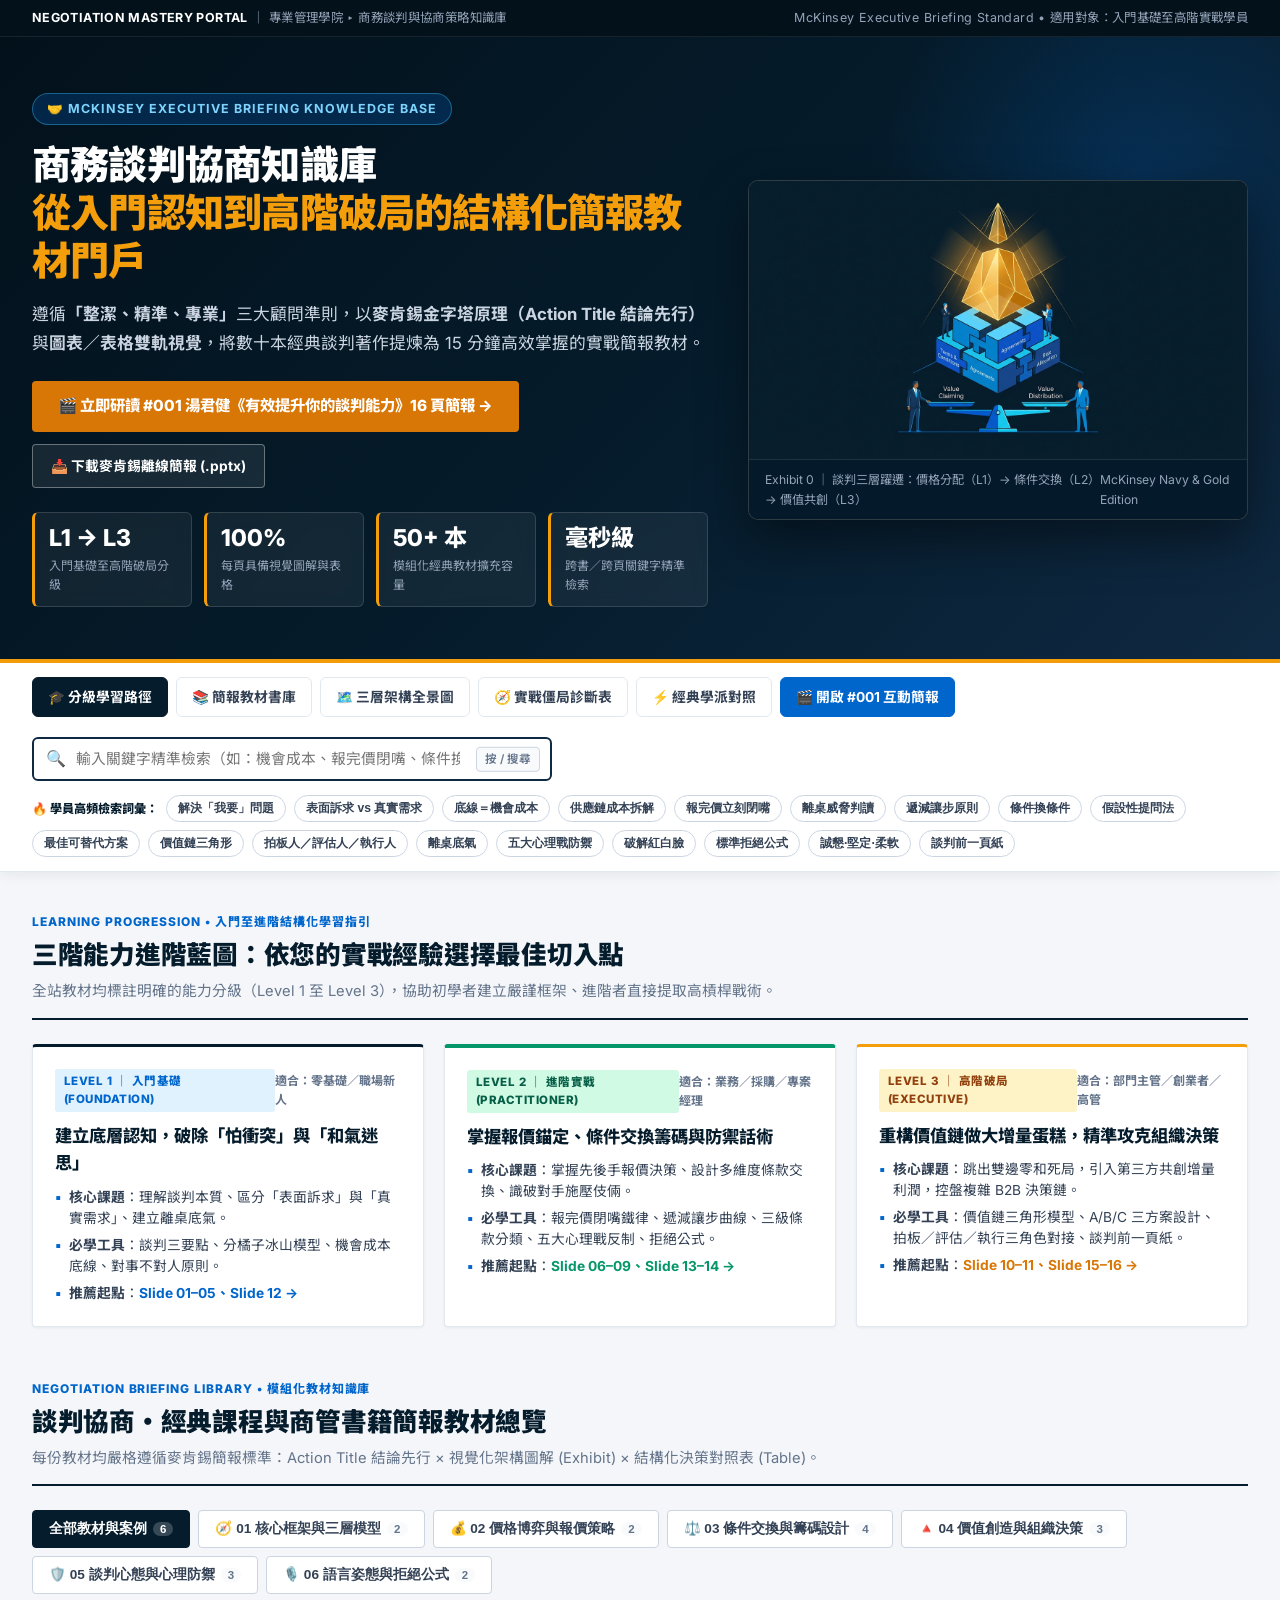
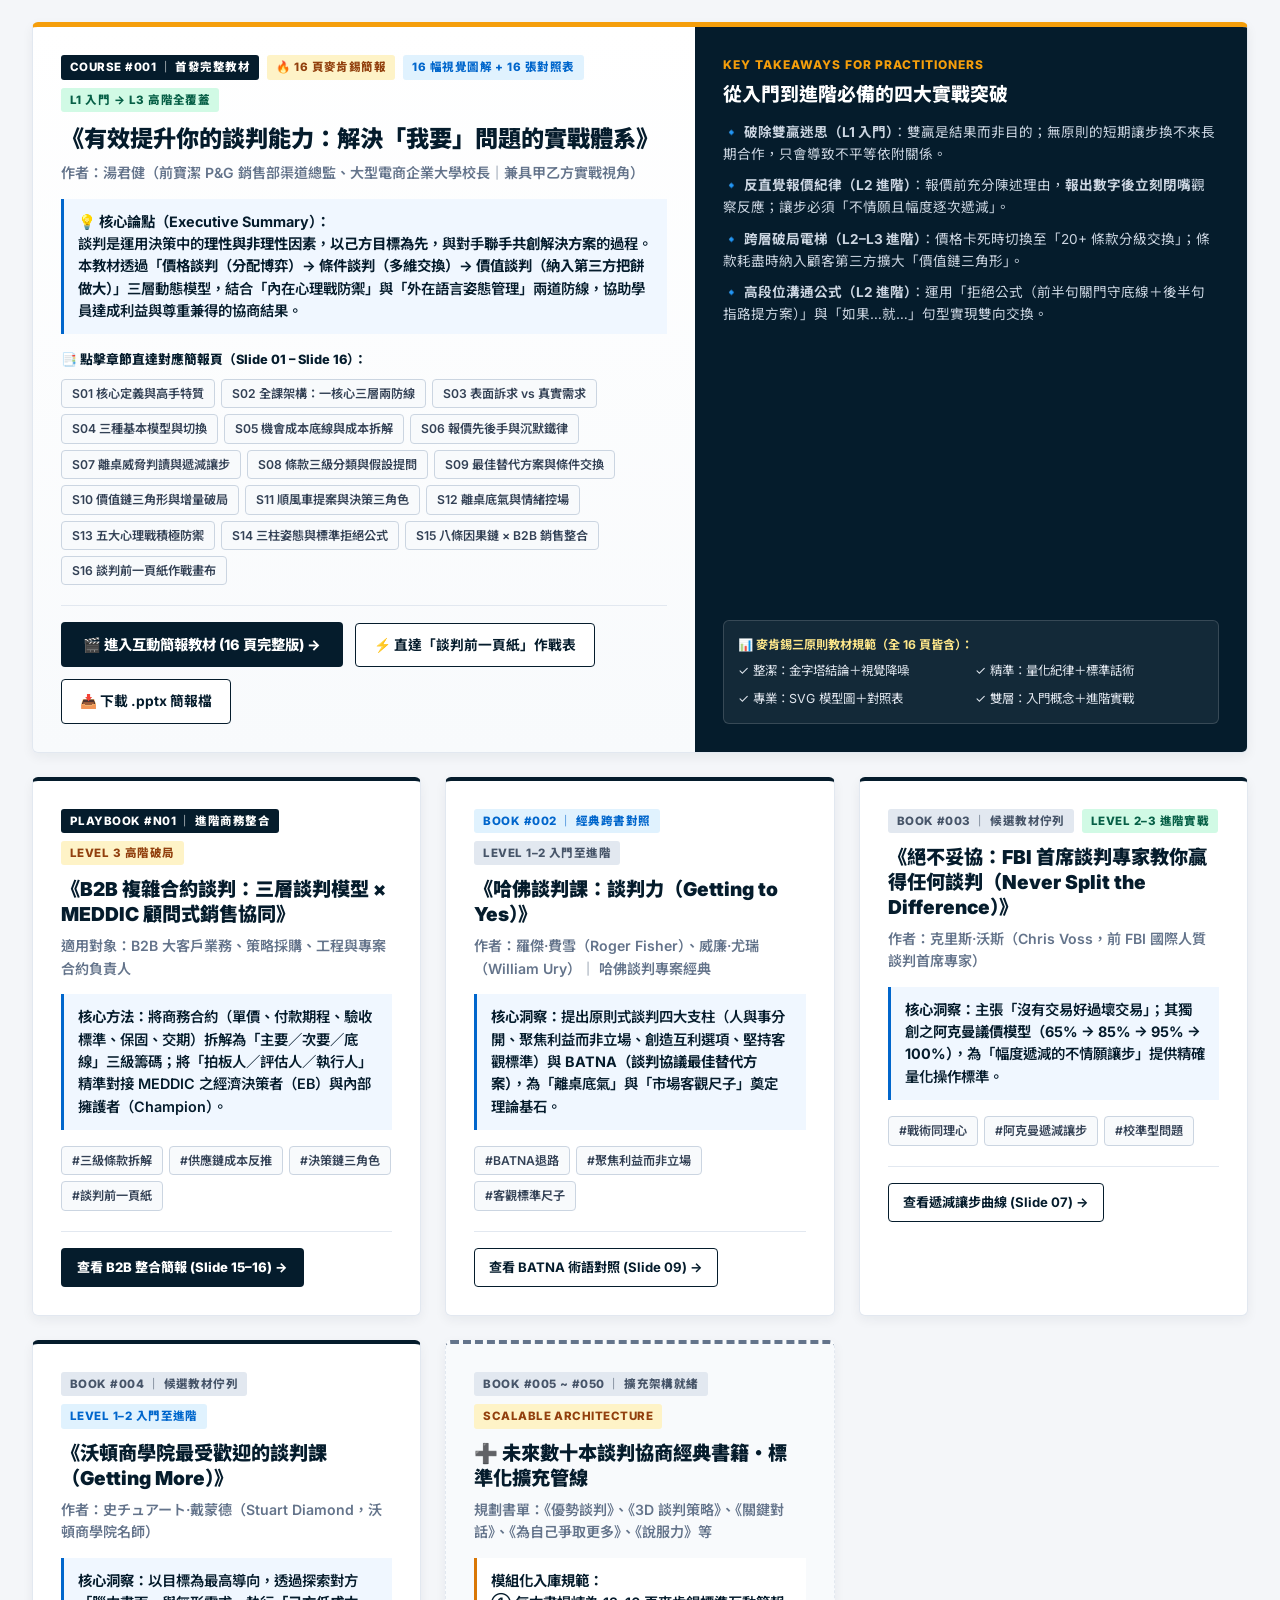
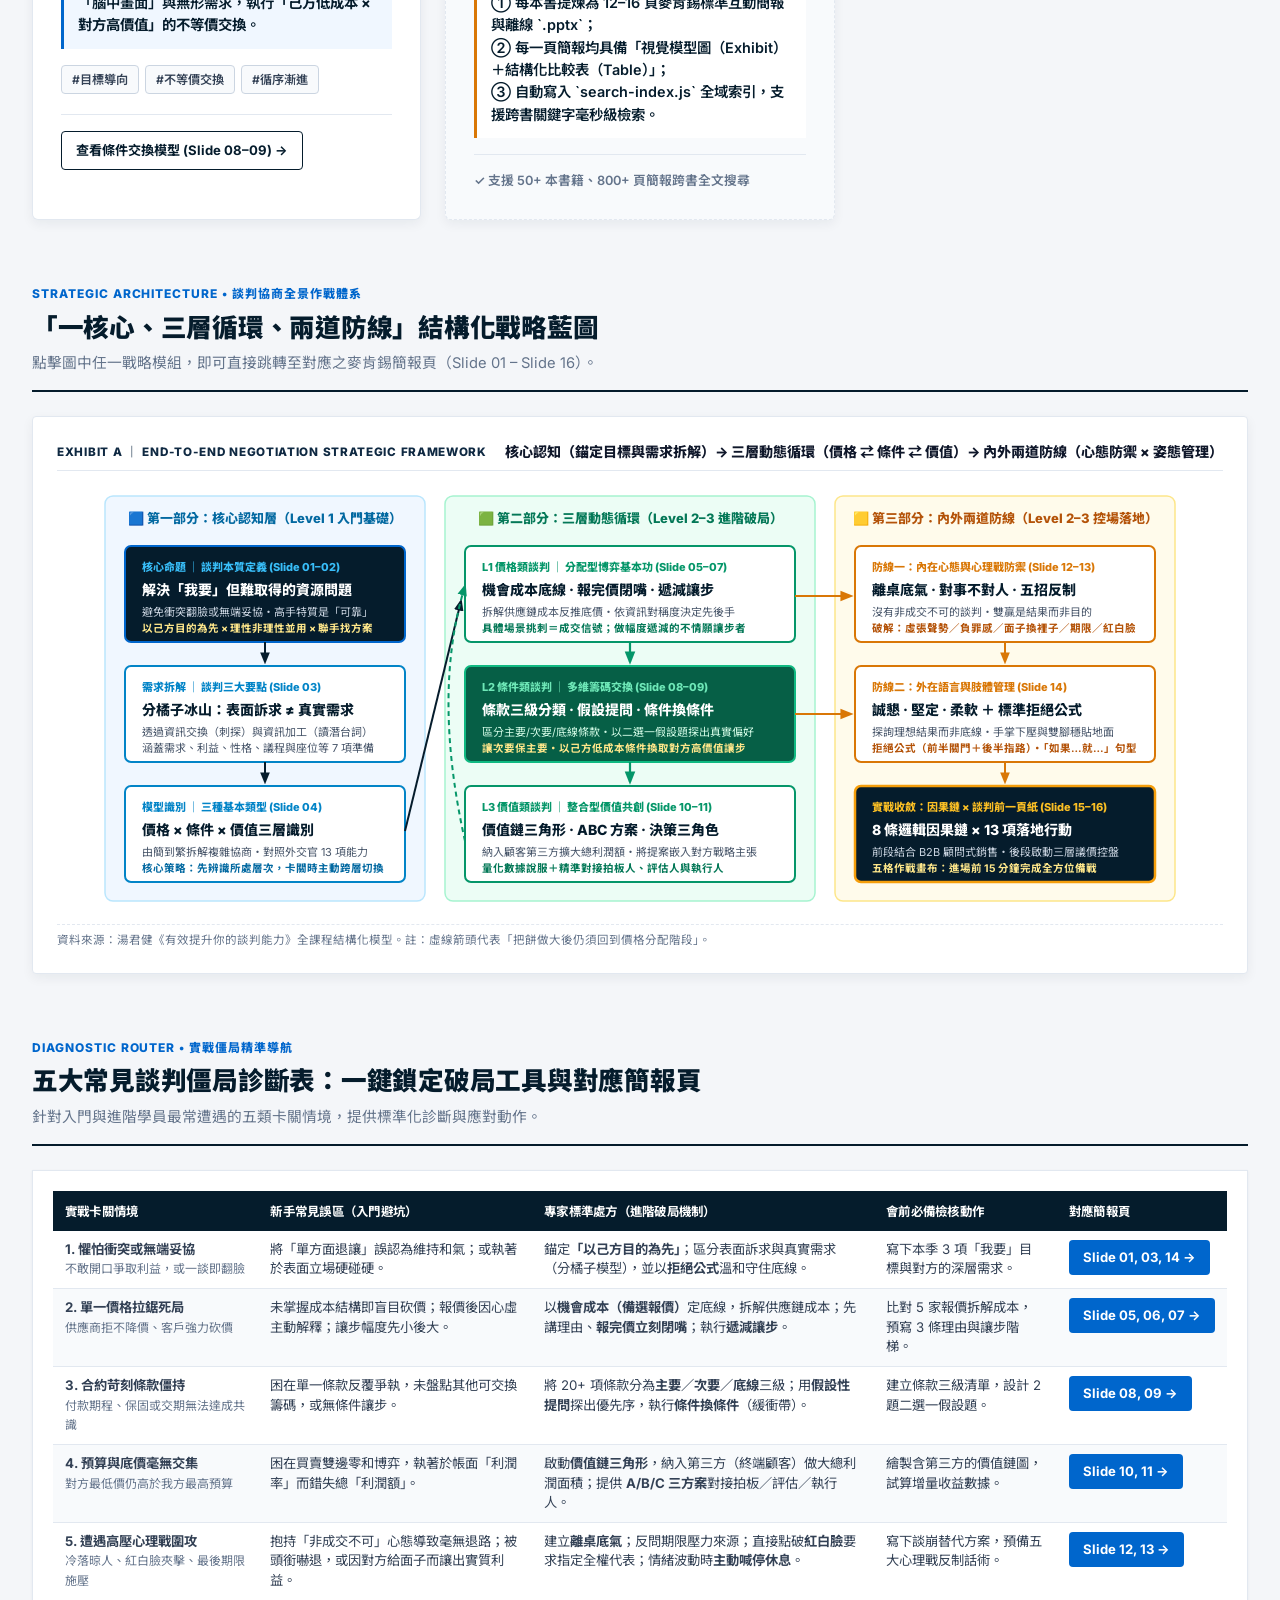
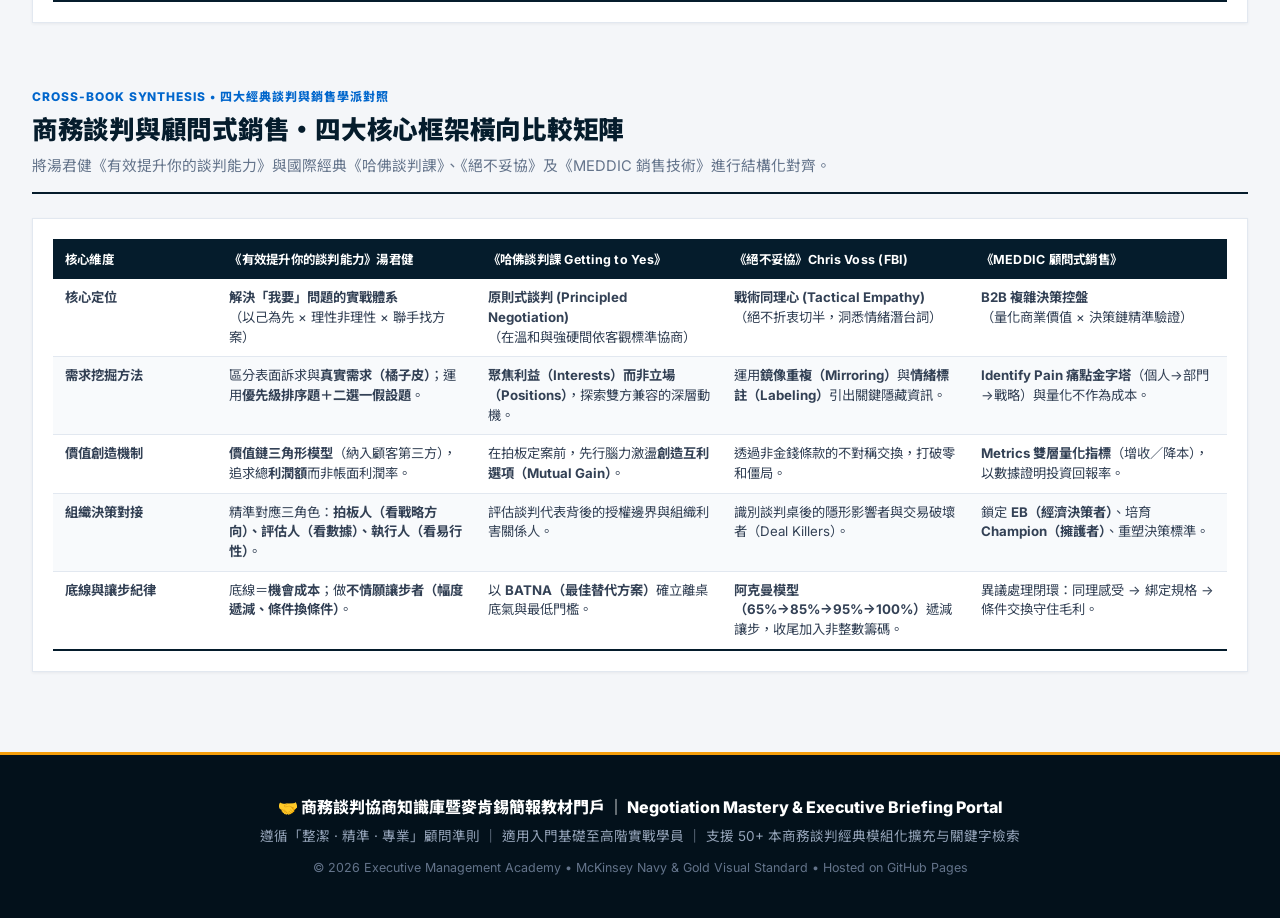
==== commit f10d82f4: "refactor: optimize content for beginner-to-advanced users with clean, precise, professional McKinsey" ====
--- a/index.html
+++ b/index.html
@@ -4,7 +4,7 @@
   <meta charset="UTF-8">
   <meta name="viewport" content="width=device-width, initial-scale=1.0">
   <title>談判協商知識庫暨麥肯錫簡報教材門戶 | Negotiation Mastery &amp; Executive Briefing Portal</title>
-  <meta name="description" content="大衛雲 2.0 談判協商知識庫（A2.6.4）：麥肯錫顧問視覺風格，支援 50+ 本談判經典書籍擴充與毫秒級關鍵字深層檢索。首發湯君健《有效提升你的談判能力》16頁全圖表互動簡報。">
+  <meta name="description" content="商務談判協商知識庫：採麥肯錫顧問視覺規範，專為入門至進階學員打造，支援 50+ 本談判經典書籍擴充與關鍵字即時檢索。首發湯君健《有效提升你的談判能力》16頁全圖表互動簡報。">
   <link rel="preconnect" href="https://fonts.googleapis.com">
   <link rel="preconnect" href="https://fonts.gstatic.com" crossorigin>
   <link href="https://fonts.googleapis.com/css2?family=Inter:wght@400;500;600;700;800;900&family=Noto+Sans+TC:wght@400;500;700;800;900&family=Outfit:wght@500;600;700;800&display=swap" rel="stylesheet">
@@ -14,8 +14,8 @@
 
   <!-- Top Executive Bar -->
   <div class="portal-topbar">
-    <div><strong>DAVID CLOUD 2.0</strong> ｜ A2. 專業管理 ▸ A2.6 創業管理 ▸ A2.6.4 談判協商知識庫</div>
-    <div>McKinsey &amp; Company Executive Briefing Visual Standard • 支援全站關鍵字即時檢索</div>
+    <div><strong>NEGOTIATION MASTERY PORTAL</strong> ｜ 專業管理學院 ▸ 商務談判與協商策略知識庫</div>
+    <div>McKinsey Executive Briefing Standard • 適用對象：入門基礎至高階實戰學員</div>
   </div>
 
   <!-- Hero Section -->
@@ -23,9 +23,9 @@
     <div class="portal-hero-inner">
       <div>
         <div class="eyebrow-tag">🤝 McKinsey Executive Briefing Knowledge Base</div>
-        <h1>談判協商實戰知識庫<br><span class="gold-accent">經典談判課程與商管書籍簡報教材門戶</span></h1>
+        <h1>商務談判協商知識庫<br><span class="gold-accent">從入門認知到高階破局的結構化簡報教材門戶</span></h1>
         <p class="hero-lead">
-          以<strong>麥肯錫金字塔原理（Action Title 結論先行）</strong>與<strong>結構化圖表／表格雙軌視覺</strong>，將數十本商務談判、條件交換、價值鏈共創、心理戰防禦與高難度溝通著作，提煉為學員可於 10–15 分鐘內高效吸收、隨查隨用的互動式顧問簡報教材。
+          遵循<strong>「整潔、精準、專業」</strong>三大顧問準則，以<strong>麥肯錫金字塔原理（Action Title 結論先行）</strong>與<strong>圖表／表格雙軌視覺</strong>，將數十本經典談判著作提煉為 15 分鐘高效掌握的實戰簡報教材。
         </p>
 
         <div style="display: flex; gap: 12px; flex-wrap: wrap;">
@@ -40,20 +40,20 @@
         <!-- Executive KPI Strip -->
         <div class="hero-kpi-strip">
           <div class="hero-kpi-card">
-            <div class="hero-kpi-num">50+ 本</div>
-            <div class="hero-kpi-label">模組化教材書庫擴充容量</div>
+            <div class="hero-kpi-num">L1 → L3</div>
+            <div class="hero-kpi-label">入門基礎至高階破局分級</div>
           </div>
           <div class="hero-kpi-card">
             <div class="hero-kpi-num">100%</div>
-            <div class="hero-kpi-label">每頁具備視覺圖表與表格</div>
+            <div class="hero-kpi-label">每頁具備視覺圖解與表格</div>
           </div>
           <div class="hero-kpi-card">
-            <div class="hero-kpi-num">13+ 項</div>
-            <div class="hero-kpi-label">可量化落地談判行動指標</div>
+            <div class="hero-kpi-num">50+ 本</div>
+            <div class="hero-kpi-label">模組化經典教材擴充容量</div>
           </div>
           <div class="hero-kpi-card">
             <div class="hero-kpi-num">毫秒級</div>
-            <div class="hero-kpi-label">跨書／跨頁關鍵字深層檢索</div>
+            <div class="hero-kpi-label">跨書／跨頁關鍵字精準檢索</div>
           </div>
         </div>
       </div>
@@ -62,7 +62,7 @@
       <div class="hero-visual-box">
         <img src="images/hero-negotiation.jpg" alt="從零和價格拉鋸邁向條件交換與價值鏈共創的三層談判架構">
         <div class="hero-visual-caption">
-          <span>Exhibit 0 ｜ 從「零和價格博弈」躍遷至「條件交換 × 價值鏈做大」</span>
+          <span>Exhibit 0 ｜ 談判三層躍遷：價格分配（L1）→ 條件交換（L2）→ 價值共創（L3）</span>
           <span>McKinsey Navy &amp; Gold Edition</span>
         </div>
       </div>
@@ -73,10 +73,11 @@
   <nav class="portal-sticky-bar">
     <div class="portal-sticky-inner">
       <div class="portal-nav-links">
-        <a href="#bookshelf-section" class="portal-nav-pill active">📚 簡報教材書庫</a>
-        <a href="#roadmap-section" class="portal-nav-pill">🗺️ 三層循環架構圖</a>
-        <a href="#router-section" class="portal-nav-pill">🧭 談判卡關分流表</a>
-        <a href="#cross-matrix-section" class="portal-nav-pill">⚡ 跨書法則速查</a>
+        <a href="#learning-path-section" class="portal-nav-pill active">🎓 分級學習路徑</a>
+        <a href="#bookshelf-section" class="portal-nav-pill">📚 簡報教材書庫</a>
+        <a href="#roadmap-section" class="portal-nav-pill">🗺️ 三層架構全景圖</a>
+        <a href="#router-section" class="portal-nav-pill">🧭 實戰僵局診斷表</a>
+        <a href="#cross-matrix-section" class="portal-nav-pill">⚡ 經典學派對照</a>
         <a href="course-tang-junjian-negotiation.html" class="portal-nav-pill cta-pill">🎬 開啟 #001 互動簡報</a>
       </div>
 
@@ -87,7 +88,7 @@
           type="text"
           id="globalSearchInput"
           class="global-search-input"
-          placeholder="搜尋全站課程、書籍、簡報頁關鍵字（如：分橘子、報完價閉嘴、條件換條件、價值鏈、紅白臉、拒絕公式...）"
+          placeholder="輸入關鍵字精準檢索（如：機會成本、報完價閉嘴、條件換條件、價值鏈、紅白臉、拒絕公式...）"
           autocomplete="off"
         >
         <span class="global-search-kbd">按 / 搜尋</span>
@@ -96,24 +97,23 @@
 
     <!-- Quick Keyword Chips for Students -->
     <div class="quick-keywords-bar">
-      <span style="font-size: 0.76rem; font-weight: 800; color: #051C2C;">🔥 學員高頻檢索關鍵字：</span>
-      <button class="kw-chip" data-kw="我要">解決「我要」的問題</button>
-      <button class="kw-chip" data-kw="分橘子">分橘子(皮與肉)</button>
+      <span style="font-size: 0.76rem; font-weight: 800; color: #051C2C;">🔥 學員高頻檢索詞彙：</span>
+      <button class="kw-chip" data-kw="我要">解決「我要」問題</button>
+      <button class="kw-chip" data-kw="分橘子">表面訴求 vs 真實需求</button>
       <button class="kw-chip" data-kw="機會成本">底線＝機會成本</button>
-      <button class="kw-chip" data-kw="紅酒">紅酒採購真正懂行</button>
+      <button class="kw-chip" data-kw="成本拆解">供應鏈成本拆解</button>
       <button class="kw-chip" data-kw="報完價">報完價立刻閉嘴</button>
-      <button class="kw-chip" data-kw="離桌威脅">離桌威脅真偽判讀</button>
-      <button class="kw-chip" data-kw="不情願">不情願的讓步者</button>
+      <button class="kw-chip" data-kw="離桌威脅">離桌威脅判讀</button>
+      <button class="kw-chip" data-kw="遞減讓步">遞減讓步原則</button>
       <button class="kw-chip" data-kw="條件換條件">條件換條件</button>
-      <button class="kw-chip" data-kw="假設性問題">假設性問題探需求</button>
+      <button class="kw-chip" data-kw="假設性問題">假設性提問法</button>
       <button class="kw-chip" data-kw="最佳可替代方案">最佳可替代方案</button>
-      <button class="kw-chip" data-kw="價值鏈">閱讀價值鏈三角形</button>
-      <button class="kw-chip" data-kw="女性手機">女性手機破局案例</button>
-      <button class="kw-chip" data-kw="拍板人">拍板人/評估人/執行人</button>
-      <button class="kw-chip" data-kw="沒有非成交不可">沒有非成交不可</button>
-      <button class="kw-chip" data-kw="心理戰">五種心理戰積極防禦</button>
-      <button class="kw-chip" data-kw="紅白臉">識破紅白臉</button>
-      <button class="kw-chip" data-kw="拒絕公式">拒絕公式(關門指路)</button>
+      <button class="kw-chip" data-kw="價值鏈">價值鏈三角形</button>
+      <button class="kw-chip" data-kw="拍板人">拍板人／評估人／執行人</button>
+      <button class="kw-chip" data-kw="沒有非成交不可">離桌底氣</button>
+      <button class="kw-chip" data-kw="心理戰">五大心理戰防禦</button>
+      <button class="kw-chip" data-kw="紅白臉">破解紅白臉</button>
+      <button class="kw-chip" data-kw="拒絕公式">標準拒絕公式</button>
       <button class="kw-chip" data-kw="誠懇">誠懇·堅定·柔軟</button>
       <button class="kw-chip" data-kw="談判前一頁紙">談判前一頁紙</button>
     </div>
@@ -130,6 +130,63 @@
 
   <!-- Main Content -->
   <main class="portal-main">
+
+    <!-- ====================================================================
+         SECTION 0: 入門至進階三階學習路徑 (Beginner-to-Advanced Learning Progression)
+         ==================================================================== -->
+    <section id="learning-path-section" style="margin-bottom: 52px;">
+      <div class="mck-section-header">
+        <div>
+          <div class="mck-section-eyebrow">LEARNING PROGRESSION • 入門至進階結構化學習指引</div>
+          <h2 class="mck-section-title">三階能力進階藍圖：依您的實戰經驗選擇最佳切入點</h2>
+          <p class="mck-section-desc">全站教材均標註明確的能力分級（Level 1 至 Level 3），協助初學者建立嚴謹框架、進階者直接提取高槓桿戰術。</p>
+        </div>
+      </div>
+
+      <div style="display: grid; grid-template-columns: repeat(3, 1fr); gap: 20px;">
+        <!-- Level 1: Beginner -->
+        <div class="mck-bucket-card navy-top" style="background: #FFFFFF; padding: 22px; box-shadow: var(--shadow-xs);">
+          <div style="display: flex; justify-content: space-between; align-items: center; margin-bottom: 10px;">
+            <span class="badge-mck badge-blue">LEVEL 1 ｜ 入門基礎 (Foundation)</span>
+            <span style="font-size: 0.75rem; font-weight: 700; color: #64748B;">適合：零基礎／職場新人</span>
+          </div>
+          <div class="bucket-title" style="font-size: 1.08rem; margin-bottom: 10px;">建立底層認知，破除「怕衝突」與「和氣迷思」</div>
+          <ul class="bucket-list" style="font-size: 0.86rem;">
+            <li><strong>核心課題</strong>：理解談判本質、區分「表面訴求」與「真實需求」、建立離桌底氣。</li>
+            <li><strong>必學工具</strong>：談判三要點、分橘子冰山模型、機會成本底線、對事不對人原則。</li>
+            <li><strong>推薦起點</strong>：<a href="course-tang-junjian-negotiation.html#slide-01" style="color: #0066CC; font-weight: 700; text-decoration: none;">Slide 01–05、Slide 12 →</a></li>
+          </ul>
+        </div>
+
+        <!-- Level 2: Intermediate -->
+        <div class="mck-bucket-card" style="background: #FFFFFF; padding: 22px; border-top: 4px solid #059669; box-shadow: var(--shadow-xs);">
+          <div style="display: flex; justify-content: space-between; align-items: center; margin-bottom: 10px;">
+            <span class="badge-mck badge-emerald">LEVEL 2 ｜ 進階實戰 (Practitioner)</span>
+            <span style="font-size: 0.75rem; font-weight: 700; color: #64748B;">適合：業務／採購／專案經理</span>
+          </div>
+          <div class="bucket-title" style="font-size: 1.08rem; margin-bottom: 10px;">掌握報價錨定、條件交換籌碼與防禦話術</div>
+          <ul class="bucket-list" style="font-size: 0.86rem;">
+            <li><strong>核心課題</strong>：掌握先後手報價決策、設計多維度條款交換、識破對手施壓伎倆。</li>
+            <li><strong>必學工具</strong>：報完價閉嘴鐵律、遞減讓步曲線、三級條款分類、五大心理戰反制、拒絕公式。</li>
+            <li><strong>推薦起點</strong>：<a href="course-tang-junjian-negotiation.html#slide-06" style="color: #059669; font-weight: 700; text-decoration: none;">Slide 06–09、Slide 13–14 →</a></li>
+          </ul>
+        </div>
+
+        <!-- Level 3: Advanced -->
+        <div class="mck-bucket-card gold-top" style="background: #FFFFFF; padding: 22px; box-shadow: var(--shadow-xs);">
+          <div style="display: flex; justify-content: space-between; align-items: center; margin-bottom: 10px;">
+            <span class="badge-mck badge-gold">LEVEL 3 ｜ 高階破局 (Executive)</span>
+            <span style="font-size: 0.75rem; font-weight: 700; color: #64748B;">適合：部門主管／創業者／高管</span>
+          </div>
+          <div class="bucket-title" style="font-size: 1.08rem; margin-bottom: 10px;">重構價值鏈做大增量蛋糕，精準攻克組織決策</div>
+          <ul class="bucket-list" style="font-size: 0.86rem;">
+            <li><strong>核心課題</strong>：跳出雙邊零和死局，引入第三方共創增量利潤，控盤複雜 B2B 決策鏈。</li>
+            <li><strong>必學工具</strong>：價值鏈三角形模型、A/B/C 三方案設計、拍板／評估／執行三角色對接、談判前一頁紙。</li>
+            <li><strong>推薦起點</strong>：<a href="course-tang-junjian-negotiation.html#slide-10" style="color: #D97706; font-weight: 700; text-decoration: none;">Slide 10–11、Slide 15–16 →</a></li>
+          </ul>
+        </div>
+      </div>
+    </section>
 
     <!-- ====================================================================
          SECTION 1: 談判協商教材書庫 (支援 50+ 本擴充與六大領域篩選)
@@ -138,19 +195,19 @@
       <div class="mck-section-header">
         <div>
           <div class="mck-section-eyebrow">NEGOTIATION BRIEFING LIBRARY • 模組化教材知識庫</div>
-          <h2 class="mck-section-title">談判協商・經典課程與參考書籍簡報教材總覽</h2>
-          <p class="mck-section-desc">每份教材均依「麥肯錫顧問簡報規範」編製：金字塔結論標題 × 逐頁視覺圖表 (Exhibit) × 結構化比較與落地行動表。</p>
+          <h2 class="mck-section-title">談判協商・經典課程與商管書籍簡報教材總覽</h2>
+          <p class="mck-section-desc">每份教材均嚴格遵循麥肯錫簡報標準：Action Title 結論先行 × 視覺化架構圖解 (Exhibit) × 結構化決策對照表 (Table)。</p>
         </div>
       </div>
 
       <!-- 6 Domain Filter Tabs -->
       <div class="domain-filter-bar">
         <button class="domain-tab active" data-domain="all">全部教材與案例 <span class="domain-count">6</span></button>
-        <button class="domain-tab" data-domain="framework">🧭 01 談判核心框架與三層模型 <span class="domain-count">2</span></button>
-        <button class="domain-tab" data-domain="price">💰 02 價格博弈與報價讓步策略 <span class="domain-count">2</span></button>
-        <button class="domain-tab" data-domain="terms">⚖️ 03 條件交換與多維度籌碼 <span class="domain-count">4</span></button>
-        <button class="domain-tab" data-domain="value">🔺 04 價值創造與 B2B 組織決策 <span class="domain-count">3</span></button>
-        <button class="domain-tab" data-domain="defense">🛡️ 05 談判心態與心理戰防禦 <span class="domain-count">3</span></button>
+        <button class="domain-tab" data-domain="framework">🧭 01 核心框架與三層模型 <span class="domain-count">2</span></button>
+        <button class="domain-tab" data-domain="price">💰 02 價格博弈與報價策略 <span class="domain-count">2</span></button>
+        <button class="domain-tab" data-domain="terms">⚖️ 03 條件交換與籌碼設計 <span class="domain-count">4</span></button>
+        <button class="domain-tab" data-domain="value">🔺 04 價值創造與組織決策 <span class="domain-count">3</span></button>
+        <button class="domain-tab" data-domain="defense">🛡️ 05 談判心態與心理防禦 <span class="domain-count">3</span></button>
         <button class="domain-tab" data-domain="posture">🎙️ 06 語言姿態與拒絕公式 <span class="domain-count">2</span></button>
       </div>
 
@@ -163,36 +220,36 @@
             <div class="book-meta-row">
               <span class="badge-mck badge-navy">COURSE #001 ｜ 首發完整教材</span>
               <span class="badge-mck badge-gold">🔥 16 頁麥肯錫簡報</span>
-              <span class="badge-mck badge-blue">16 幅視覺圖表 + 16 張對照表</span>
-              <span class="badge-mck badge-emerald">13 項實戰待辦行動池</span>
-            </div>
-
-            <h3 class="book-card-title">《有效提升你的談判能力：幫你解決「我要」問題的實戰體系》</h3>
-            <div class="book-card-author">講師：湯君健（前寶潔 P&amp;G 渠道總監［年簽 10 億乙方經驗］、大型電商企業大學校長［甲方採購經驗］｜得到APP 課程）</div>
+              <span class="badge-mck badge-blue">16 幅視覺圖解 + 16 張對照表</span>
+              <span class="badge-mck badge-emerald">L1 入門 → L3 高階全覆蓋</span>
+            </div>
+
+            <h3 class="book-card-title">《有效提升你的談判能力：解決「我要」問題的實戰體系》</h3>
+            <div class="book-card-author">作者：湯君健（前寶潔 P&amp;G 銷售部渠道總監、大型電商企業大學校長｜兼具甲乙方實戰視角）</div>
 
             <div class="book-card-thesis">
-              <strong>💡 一句話核心主張（The Lede）：</strong><br>
-              談判是利用人決策中的<strong>理性與非理性因素</strong>，<strong>以自己目的為先</strong>，與對方<strong>聯手找到解決方案</strong>的溝通過程。透過「<strong>價格談判（零和）→ 條件談判（條件換條件）→ 價值談判（閱讀價值鏈把餅做大）</strong>」三層循環切換，搭配「沒有非成交不可＋五種心理戰積極防禦」與「態度誠懇、立場堅定、身段柔軟」兩道防線，實現利益與尊重兼得。
-            </div>
-
-            <div style="font-size: 0.8rem; font-weight: 800; color: #051C2C; margin-bottom: 8px;">📑 點擊章節直達對應簡報頁（Slide 1 – Slide 16）：</div>
+              <strong>💡 核心論點（Executive Summary）：</strong><br>
+              談判是運用決策中的<strong>理性與非理性因素</strong>，<strong>以己方目標為先</strong>，與對手<strong>聯手共創解決方案</strong>的過程。本教材透過「<strong>價格談判（分配博弈）→ 條件談判（多維交換）→ 價值談判（納入第三方把餅做大）</strong>」三層動態模型，結合「內在心理戰防禦」與「外在語言姿態管理」兩道防線，協助學員達成利益與尊重兼得的協商結果。
+            </div>
+
+            <div style="font-size: 0.8rem; font-weight: 800; color: #051C2C; margin-bottom: 8px;">📑 點擊章節直達對應簡報頁（Slide 01 – Slide 16）：</div>
             <div class="book-chapter-pills">
-              <a href="course-tang-junjian-negotiation.html#slide-01" class="chapter-jump-pill">S1 發刊詞：解決「我要」與可靠特質</a>
-              <a href="course-tang-junjian-negotiation.html#slide-02" class="chapter-jump-pill">S2 全課架構：一核心三層兩防線</a>
-              <a href="course-tang-junjian-negotiation.html#slide-03" class="chapter-jump-pill">S3 第1講(上) 分橘子與談判三要點</a>
-              <a href="course-tang-junjian-negotiation.html#slide-04" class="chapter-jump-pill">S4 第1講(下) 三種基本模型與切換</a>
-              <a href="course-tang-junjian-negotiation.html#slide-05" class="chapter-jump-pill">S5 第2講(上) 底線機會成本與紅酒懂行</a>
-              <a href="course-tang-junjian-negotiation.html#slide-06" class="chapter-jump-pill">S6 第2講(中) 誰先報價與報完價閉嘴</a>
-              <a href="course-tang-junjian-negotiation.html#slide-07" class="chapter-jump-pill">S7 第2講(下) 離桌威脅與遞減讓步</a>
-              <a href="course-tang-junjian-negotiation.html#slide-08" class="chapter-jump-pill">S8 第3講(上) 條款三級分類與假設題</a>
-              <a href="course-tang-junjian-negotiation.html#slide-09" class="chapter-jump-pill">S9 第3講(下) 最佳替代方案與條件交換</a>
-              <a href="course-tang-junjian-negotiation.html#slide-10" class="chapter-jump-pill">S10 第4講(上) 價值鏈三角形與女性手機</a>
-              <a href="course-tang-junjian-negotiation.html#slide-11" class="chapter-jump-pill">S11 第4講(下) 塞入主張與決策三角色</a>
-              <a href="course-tang-junjian-negotiation.html#slide-12" class="chapter-jump-pill">S12 第5講(上) 離桌底氣與對事不對人</a>
-              <a href="course-tang-junjian-negotiation.html#slide-13" class="chapter-jump-pill">S13 第5講(下) 積極防禦五種心理戰</a>
-              <a href="course-tang-junjian-negotiation.html#slide-14" class="chapter-jump-pill">S14 第6講 誠懇堅定柔軟與拒絕公式</a>
-              <a href="course-tang-junjian-negotiation.html#slide-15" class="chapter-jump-pill">S15 跨教材整合：八條因果鏈×MEDDIC</a>
-              <a href="course-tang-junjian-negotiation.html#slide-16" class="chapter-jump-pill">S16 總結：談判前一頁紙與13項行動</a>
+              <a href="course-tang-junjian-negotiation.html#slide-01" class="chapter-jump-pill">S01 核心定義與高手特質</a>
+              <a href="course-tang-junjian-negotiation.html#slide-02" class="chapter-jump-pill">S02 全課架構：一核心三層兩防線</a>
+              <a href="course-tang-junjian-negotiation.html#slide-03" class="chapter-jump-pill">S03 表面訴求 vs 真實需求</a>
+              <a href="course-tang-junjian-negotiation.html#slide-04" class="chapter-jump-pill">S04 三種基本模型與切換</a>
+              <a href="course-tang-junjian-negotiation.html#slide-05" class="chapter-jump-pill">S05 機會成本底線與成本拆解</a>
+              <a href="course-tang-junjian-negotiation.html#slide-06" class="chapter-jump-pill">S06 報價先後手與沉默鐵律</a>
+              <a href="course-tang-junjian-negotiation.html#slide-07" class="chapter-jump-pill">S07 離桌威脅判讀與遞減讓步</a>
+              <a href="course-tang-junjian-negotiation.html#slide-08" class="chapter-jump-pill">S08 條款三級分類與假設提問</a>
+              <a href="course-tang-junjian-negotiation.html#slide-09" class="chapter-jump-pill">S09 最佳替代方案與條件交換</a>
+              <a href="course-tang-junjian-negotiation.html#slide-10" class="chapter-jump-pill">S10 價值鏈三角形與增量破局</a>
+              <a href="course-tang-junjian-negotiation.html#slide-11" class="chapter-jump-pill">S11 順風車提案與決策三角色</a>
+              <a href="course-tang-junjian-negotiation.html#slide-12" class="chapter-jump-pill">S12 離桌底氣與情緒控場</a>
+              <a href="course-tang-junjian-negotiation.html#slide-13" class="chapter-jump-pill">S13 五大心理戰積極防禦</a>
+              <a href="course-tang-junjian-negotiation.html#slide-14" class="chapter-jump-pill">S14 三柱姿態與標準拒絕公式</a>
+              <a href="course-tang-junjian-negotiation.html#slide-15" class="chapter-jump-pill">S15 八條因果鏈 × B2B 銷售整合</a>
+              <a href="course-tang-junjian-negotiation.html#slide-16" class="chapter-jump-pill">S16 談判前一頁紙作戰畫布</a>
             </div>
 
             <div class="book-card-actions">
@@ -206,51 +263,51 @@
           <div class="book-featured-preview">
             <div>
               <div style="font-size: 0.75rem; font-weight: 800; color: #F59E0B; letter-spacing: 0.08em; text-transform: uppercase; margin-bottom: 8px;">
-                EXECUTIVE BRIEFING HIGHLIGHTS
+                KEY TAKEAWAYS FOR PRACTITIONERS
               </div>
-              <h4 style="font-size: 1.2rem; font-weight: 800; margin-bottom: 14px; line-height: 1.35;">
-                為什麼這門課是「甲乙方採購／B2B 銷售／高階主管」必學談判第一課？
+              <h4 style="font-size: 1.18rem; font-weight: 800; margin-bottom: 14px; line-height: 1.35;">
+                從入門到進階必備的四大實戰突破
               </h4>
-              <ul style="list-style: none; font-size: 0.86rem; color: #CBD5E1; display: flex; flex-direction: column; gap: 10px; margin-bottom: 18px;">
-                <li>🔹 <strong>顛覆「雙贏與和氣」迷思</strong>：雙贏是結果不是目的；過於融洽會喪失價值創造機會，短期讓步換來的常是不平等關係。</li>
-                <li>🔹 <strong>直覺相反的實戰鐵律</strong>：「報完價立刻閉嘴（多解釋顯心虛）」、「挑小毛病帶入場景＝想買」、「不問對方底線改問理想結果」。</li>
-                <li>🔹 <strong>僵局破冰三層電梯</strong>：卡在價格時切換至「20+ 條款分級交換」；條款卡死時納入第三方（顧客）做大「價值鏈三角形」。</li>
-                <li>🔹 <strong>立即可套用的語言武器</strong>：「拒絕公式（前半句關門表明立場＋後半句指路找解法）」與「如果…就…」條件交換句型。</li>
+              <ul style="list-style: none; font-size: 0.85rem; color: #CBD5E1; display: flex; flex-direction: column; gap: 10px; margin-bottom: 18px;">
+                <li>🔹 <strong>破除雙贏迷思（L1 入門）</strong>：雙贏是結果而非目的；無原則的短期讓步換不來長期合作，只會導致不平等依附關係。</li>
+                <li>🔹 <strong>反直覺報價紀律（L2 進階）</strong>：報價前充分陳述理由，<strong>報出數字後立刻閉嘴</strong>觀察反應；讓步必須「不情願且幅度逐次遞減」。</li>
+                <li>🔹 <strong>跨層破局電梯（L2–L3 進階）</strong>：價格卡死時切換至「20+ 條款分級交換」；條款耗盡時納入顧客第三方擴大「價值鏈三角形」。</li>
+                <li>🔹 <strong>高段位溝通公式（L2 進階）</strong>：運用「拒絕公式（前半句關門守底線＋後半句指路提方案）」與「如果…就…」句型實現雙向交換。</li>
               </ul>
             </div>
 
             <div style="background: rgba(255,255,255,0.06); border: 1px solid rgba(255,255,255,0.15); border-radius: 6px; padding: 14px;">
-              <div style="font-size: 0.76rem; color: #FDE68A; font-weight: 700; margin-bottom: 6px;">📊 教材內建雙視覺規格（全 16 頁皆含）：</div>
+              <div style="font-size: 0.76rem; color: #FDE68A; font-weight: 700; margin-bottom: 6px;">📊 麥肯錫三原則教材規範（全 16 頁皆含）：</div>
               <div style="display: grid; grid-template-columns: 1fr 1fr; gap: 8px; font-size: 0.78rem; color: #E2E8F0;">
-                <div>✓ 麥肯錫 SVG 戰略模型圖</div>
-                <div>✓ 結構化比較與落地行動表</div>
-                <div>✓ 原文事實 vs 推論嚴格區分</div>
-                <div>✓ 逐頁三段式講稿備忘錄</div>
+                <div>✓ 整潔：金字塔結論＋視覺降噪</div>
+                <div>✓ 精準：量化紀律＋標準話術</div>
+                <div>✓ 專業：SVG 模型圖＋對照表</div>
+                <div>✓ 雙層：入門概念＋進階實戰</div>
               </div>
             </div>
           </div>
         </article>
 
-        <!-- CASE #N01: B2B 商務與光電 EPC 合約談判實戰 (跨模組整合) -->
+        <!-- CASE #N01: B2B 大客戶銷售與採購合約實戰整合 -->
         <article class="book-deck-card" data-domain="value terms">
           <div class="book-card-body">
             <div class="book-meta-row">
-              <span class="badge-mck badge-navy">CASE #N01 ｜ 跨系統實戰整合</span>
-              <span class="badge-mck badge-blue">04 價值創造與 B2B 決策</span>
-            </div>
-            <h3 class="book-card-title" style="font-size: 1.22rem;">《B2B 商務與光電 EPC 合約談判：湯君健三層模型 × MEDDIC 銷售協同》</h3>
-            <div class="book-card-author">來源：大衛雲 A2.6.4 談判協商知識庫 (#001–#008) × A2.6.3.2 MEDDIC 銷售知識庫</div>
+              <span class="badge-mck badge-navy">PLAYBOOK #N01 ｜ 進階商務整合</span>
+              <span class="badge-mck badge-gold">LEVEL 3 高階破局</span>
+            </div>
+            <h3 class="book-card-title" style="font-size: 1.2rem;">《B2B 複雜合約談判：三層談判模型 × MEDDIC 顧問式銷售協同》</h3>
+            <div class="book-card-author">適用對象：B2B 大客戶業務、策略採購、工程與專案合約負責人</div>
             <div class="book-card-thesis">
-              <strong>核心洞察：</strong>將 EPC 工程合約（單價、付款期程、保固、工期、罰則）拆解為主要／次要／底線三級條款；將光電價值鏈擴展至第三方（業主、用電戶、台電、金融機構），並把「拍板人／評估人／執行人」對齊 MEDDIC 之 EB 與 Champion。
+              <strong>核心方法：</strong>將商務合約（單價、付款期程、驗收標準、保固、交期）拆解為「主要／次要／底線」三級籌碼；將「拍板人／評估人／執行人」精準對接 MEDDIC 之經濟決策者（EB）與內部擁護者（Champion）。
             </div>
             <div class="book-chapter-pills">
-              <span class="chapter-jump-pill">#EPC條款分級</span>
+              <span class="chapter-jump-pill">#三級條款拆解</span>
               <span class="chapter-jump-pill">#供應鏈成本反推</span>
-              <span class="chapter-jump-pill">#MEDDIC決策鏈對齊</span>
+              <span class="chapter-jump-pill">#決策鏈三角色</span>
               <span class="chapter-jump-pill">#談判前一頁紙</span>
             </div>
             <div class="book-card-actions">
-              <a href="course-tang-junjian-negotiation.html?q=MEDDIC#slide-15" class="btn-mck-primary" style="font-size: 0.82rem; padding: 9px 16px;">查看跨系統整合簡報 (Slide 15–16) →</a>
+              <a href="course-tang-junjian-negotiation.html?q=MEDDIC#slide-15" class="btn-mck-primary" style="font-size: 0.82rem; padding: 9px 16px;">查看 B2B 整合簡報 (Slide 15–16) →</a>
             </div>
           </div>
         </article>
@@ -259,13 +316,13 @@
         <article class="book-deck-card" data-domain="framework terms">
           <div class="book-card-body">
             <div class="book-meta-row">
-              <span class="badge-mck badge-gold">BOOK #002 ｜ 跨書對照已收錄</span>
-              <span class="badge-mck badge-slate">01 談判核心框架與三層模型</span>
-            </div>
-            <h3 class="book-card-title" style="font-size: 1.22rem;">《哈佛談判課：談判力（Getting to Yes）》</h3>
+              <span class="badge-mck badge-blue">BOOK #002 ｜ 經典跨書對照</span>
+              <span class="badge-mck badge-slate">LEVEL 1–2 入門至進階</span>
+            </div>
+            <h3 class="book-card-title" style="font-size: 1.2rem;">《哈佛談判課：談判力（Getting to Yes）》</h3>
             <div class="book-card-author">作者：羅傑·費雪（Roger Fisher）、威廉·尤瑞（William Ury）｜ 哈佛談判專案經典</div>
             <div class="book-card-thesis">
-              <strong>核心洞察：</strong>原則式談判四大支柱（人與事分開、聚焦利益而非立場、創造互利選項、堅持客觀標準）與 <strong>BATNA（談判協議的最佳替代方案）</strong>。知識庫 #004 特別釐清：湯君健「最佳可替代方案」指雙方互利交換組合，而 BATNA 則對應湯君健「隱藏替代方案（談崩退路）」。
+              <strong>核心洞察：</strong>提出原則式談判四大支柱（人與事分開、聚焦利益而非立場、創造互利選項、堅持客觀標準）與 <strong>BATNA（談判協議最佳替代方案）</strong>，為「離桌底氣」與「市場客觀尺子」奠定理論基石。
             </div>
             <div class="book-chapter-pills">
               <span class="chapter-jump-pill">#BATNA退路</span>
@@ -273,7 +330,7 @@
               <span class="chapter-jump-pill">#客觀標準尺子</span>
             </div>
             <div class="book-card-actions">
-              <a href="course-tang-junjian-negotiation.html?q=BATNA#slide-09" class="btn-mck-secondary" style="font-size: 0.82rem; padding: 8px 14px;">查看 BATNA 術語校準 (Slide 9) →</a>
+              <a href="course-tang-junjian-negotiation.html?q=BATNA#slide-09" class="btn-mck-secondary" style="font-size: 0.82rem; padding: 8px 14px;">查看 BATNA 術語對照 (Slide 09) →</a>
             </div>
           </div>
         </article>
@@ -283,12 +340,12 @@
           <div class="book-card-body">
             <div class="book-meta-row">
               <span class="badge-mck badge-slate">BOOK #003 ｜ 候選教材佇列</span>
-              <span class="badge-mck badge-emerald">05 談判心態與心理戰防禦</span>
-            </div>
-            <h3 class="book-card-title" style="font-size: 1.22rem;">《絕不妥協：FBI 首席談判專家教你贏得任何談判（Never Split the Difference）》</h3>
+              <span class="badge-mck badge-emerald">LEVEL 2–3 進階實戰</span>
+            </div>
+            <h3 class="book-card-title" style="font-size: 1.2rem;">《絕不妥協：FBI 首席談判專家教你贏得任何談判（Never Split the Difference）》</h3>
             <div class="book-card-author">作者：克里斯·沃斯（Chris Voss，前 FBI 國際人質談判首席專家）</div>
             <div class="book-card-thesis">
-              <strong>核心洞察：</strong>「沒有交易好過壞交易」完美呼應湯君健「沒有非成交不可的談判」；阿克曼議價法（65%→85%→95%→100%）則為湯君健「幅度遞減的不情願讓步者」提供精確量化比例。
+              <strong>核心洞察：</strong>主張「沒有交易好過壞交易」；其獨創之<strong>阿克曼議價模型（65% → 85% → 95% → 100%）</strong>，為「幅度遞減的不情願讓步」提供精確量化操作標準。
             </div>
             <div class="book-chapter-pills">
               <span class="chapter-jump-pill">#戰術同理心</span>
@@ -296,7 +353,7 @@
               <span class="chapter-jump-pill">#校準型問題</span>
             </div>
             <div class="book-card-actions">
-              <a href="course-tang-junjian-negotiation.html?q=讓步#slide-07" class="btn-mck-secondary" style="font-size: 0.82rem; padding: 8px 14px;">先看遞減讓步曲線 (Slide 7) →</a>
+              <a href="course-tang-junjian-negotiation.html?q=讓步#slide-07" class="btn-mck-secondary" style="font-size: 0.82rem; padding: 8px 14px;">查看遞減讓步曲線 (Slide 07) →</a>
             </div>
           </div>
         </article>
@@ -306,12 +363,12 @@
           <div class="book-card-body">
             <div class="book-meta-row">
               <span class="badge-mck badge-slate">BOOK #004 ｜ 候選教材佇列</span>
-              <span class="badge-mck badge-blue">03 條件交換與多維度籌碼</span>
-            </div>
-            <h3 class="book-card-title" style="font-size: 1.22rem;">《沃頓商學院最受歡迎的談判課（Getting More）》</h3>
+              <span class="badge-mck badge-blue">LEVEL 1–2 入門至進階</span>
+            </div>
+            <h3 class="book-card-title" style="font-size: 1.2rem;">《沃頓商學院最受歡迎的談判課（Getting More）》</h3>
             <div class="book-card-author">作者：史チュアート·戴蒙德（Stuart Diamond，沃頓商學院名師）</div>
             <div class="book-card-thesis">
-              <strong>核心洞察：</strong>以目標為最高導向（對應湯君健「以自己目的為先」），透過挖掘對方腦中畫面與無形價值，進行「己方低成本 × 對方高價值」的不等價條件交換。
+              <strong>核心洞察：</strong>以目標為最高導向，透過探索對方「腦中畫面」與無形需求，執行<strong>「己方低成本 × 對方高價值」的不等價交換</strong>。
             </div>
             <div class="book-chapter-pills">
               <span class="chapter-jump-pill">#目標導向</span>
@@ -319,7 +376,7 @@
               <span class="chapter-jump-pill">#循序漸進</span>
             </div>
             <div class="book-card-actions">
-              <a href="course-tang-junjian-negotiation.html?q=條件換條件#slide-08" class="btn-mck-secondary" style="font-size: 0.82rem; padding: 8px 14px;">先看條件交換模型 (Slide 8–9) →</a>
+              <a href="course-tang-junjian-negotiation.html?q=條件換條件#slide-08" class="btn-mck-secondary" style="font-size: 0.82rem; padding: 8px 14px;">查看條件交換模型 (Slide 08–09) →</a>
             </div>
           </div>
         </article>
@@ -331,16 +388,16 @@
               <span class="badge-mck badge-slate">BOOK #005 ~ #050 ｜ 擴充架構就緒</span>
               <span class="badge-mck badge-gold">Scalable Architecture</span>
             </div>
-            <h3 class="book-card-title" style="font-size: 1.22rem;">➕ 未來數十本談判協商經典書籍・標準化入庫管線</h3>
-            <div class="book-card-author">候選佇列：《優勢談判》、《3D 談判策略》、《關鍵對話》、《超越曲棍球桿》、《說服力》等</div>
+            <h3 class="book-card-title" style="font-size: 1.2rem;">➕ 未來數十本談判協商經典書籍・標準化擴充管線</h3>
+            <div class="book-card-author">規劃書單：《優勢談判》、《3D 談判策略》、《關鍵對話》、《為自己爭取更多》、《說服力》等</div>
             <div class="book-card-thesis" style="background: #FFFFFF; border-left-color: #D97706;">
-              <strong>三步驟極速擴充機制：</strong><br>
-              ① 將新書 PDF 或課程 `.md` 放入 `A2.6.4 談判協商` 子資料夾；<br>
-              ② 依麥肯錫雙視覺模板生成 12–16 頁互動簡報（`book-xxx.html`）與 `.pptx`；<br>
-              ③ 寫入 `search-index.js` 索引庫，全站關鍵字搜尋與六大領域篩選即時生效！
+              <strong>模組化入庫規範：</strong><br>
+              ① 每本書提煉為 12–16 頁麥肯錫標準互動簡報與離線 `.pptx`；<br>
+              ② 每一頁簡報均具備「視覺模型圖（Exhibit）＋結構化比較表（Table）」；<br>
+              ③ 自動寫入 `search-index.js` 全域索引，支援跨書關鍵字毫秒級檢索。
             </div>
             <div class="book-card-actions">
-              <span style="font-size: 0.8rem; color: #64748B; font-weight: 600;">✓ 支援 50+ 本書籍、800+ 頁簡報毫秒級全文檢索</span>
+              <span style="font-size: 0.8rem; color: #64748B; font-weight: 600;">✓ 支援 50+ 本書籍、800+ 頁簡報跨書全文搜尋</span>
             </div>
           </div>
         </article>
@@ -354,16 +411,16 @@
     <section id="roadmap-section" style="margin-top: 64px;">
       <div class="mck-section-header">
         <div>
-          <div class="mck-section-eyebrow">STRATEGIC ARCHITECTURE • 湯君健《有效提升你的談判能力》全景模型</div>
-          <h2 class="mck-section-title">「一核心、三層循環、兩道防線」談判實戰戰略地圖</h2>
-          <p class="mck-section-desc">點擊圖中任一戰略模組，可直接跳轉至《有效提升你的談判能力》對應之麥肯錫簡報頁（Slide 1 – Slide 16）。</p>
+          <div class="mck-section-eyebrow">STRATEGIC ARCHITECTURE • 談判協商全景作戰體系</div>
+          <h2 class="mck-section-title">「一核心、三層循環、兩道防線」結構化戰略藍圖</h2>
+          <p class="mck-section-desc">點擊圖中任一戰略模組，即可直接跳轉至對應之麥肯錫簡報頁（Slide 01 – Slide 16）。</p>
         </div>
       </div>
 
       <div class="mck-exhibit-box" style="background: #FFFFFF; padding: 24px; box-shadow: var(--shadow-sm);">
         <div class="exhibit-header">
-          <span class="exhibit-label">EXHIBIT A ｜ FULL-COURSE STRATEGIC CAUSAL NETWORK (#001–#008)</span>
-          <span class="exhibit-title">核心基礎（發刊詞 &amp; 第1講）→ 三層循環博弈（第2–4講：價格⇄條件⇄價值）→ 內外兩道防線（第5–6講：心態＆姿態）</span>
+          <span class="exhibit-label">EXHIBIT A ｜ END-TO-END NEGOTIATION STRATEGIC FRAMEWORK</span>
+          <span class="exhibit-title">核心認知（錨定目標與需求拆解）→ 三層動態循環（價格 ⇄ 條件 ⇄ 價值）→ 內外兩道防線（心態防禦 × 姿態管理）</span>
         </div>
 
         <div class="exhibit-canvas">
@@ -382,87 +439,87 @@
 
             <!-- Background Layer Columns -->
             <rect x="15" y="15" width="320" height="405" rx="8" fill="#F0F7FF" stroke="#BAE6FD" stroke-width="1.5" />
-            <text x="175" y="42" text-anchor="middle" fill="#0369A1" font-size="13" font-weight="800">🟦 核心認知層（錨定「我要」與拆解模型）</text>
+            <text x="175" y="42" text-anchor="middle" fill="#0369A1" font-size="13" font-weight="800">🟦 第一部分：核心認知層（Level 1 入門基礎）</text>
 
             <rect x="355" y="15" width="370" height="405" rx="8" fill="#ECFDF5" stroke="#A7F3D0" stroke-width="1.5" />
-            <text x="540" y="42" text-anchor="middle" fill="#047857" font-size="13" font-weight="800">🟩 三層動態循環層（卡關跨層升級・做大回分配）</text>
+            <text x="540" y="42" text-anchor="middle" fill="#047857" font-size="13" font-weight="800">🟩 第二部分：三層動態循環（Level 2–3 進階破局）</text>
 
             <rect x="745" y="15" width="340" height="405" rx="8" fill="#FFFBEB" stroke="#FDE68A" stroke-width="1.5" />
-            <text x="915" y="42" text-anchor="middle" fill="#B45309" font-size="13" font-weight="800">🟨 內外兩道防線層（立於不敗・利益與尊重兼得）</text>
+            <text x="915" y="42" text-anchor="middle" fill="#B45309" font-size="13" font-weight="800">🟨 第三部分：內外兩道防線（Level 2–3 控場落地）</text>
 
             <!-- Column 1: Core Foundation -->
             <a href="course-tang-junjian-negotiation.html#slide-01">
               <rect x="35" y="65" width="280" height="96" rx="6" fill="#051C2C" stroke="#0066CC" stroke-width="2" />
-              <text x="52" y="90" fill="#38BDF8" font-size="11" font-weight="800">發刊詞 ｜ 核心命題 (Slide 1–2)</text>
-              <text x="52" y="114" fill="#FFFFFF" font-size="14" font-weight="800">解決「我要」但難要到的問題</text>
-              <text x="52" y="135" fill="#CBD5E1" font-size="11">避免吵架或當軟柿子・高手特質是「可靠」</text>
-              <text x="52" y="151" fill="#FDE68A" font-size="10.5" font-weight="700">寶潔8年乙方(10億/年) × 電商校長甲方視角</text>
+              <text x="52" y="90" fill="#38BDF8" font-size="11" font-weight="800">核心命題 ｜ 談判本質定義 (Slide 01–02)</text>
+              <text x="52" y="114" fill="#FFFFFF" font-size="14" font-weight="800">解決「我要」但難取得的資源問題</text>
+              <text x="52" y="135" fill="#CBD5E1" font-size="11">避免衝突翻臉或無端妥協・高手特質是「可靠」</text>
+              <text x="52" y="151" fill="#FDE68A" font-size="10.5" font-weight="700">以己方目的為先 × 理性非理性並用 × 聯手找方案</text>
             </a>
 
             <a href="course-tang-junjian-negotiation.html#slide-03">
               <rect x="35" y="185" width="280" height="96" rx="6" fill="#FFFFFF" stroke="#0284C7" stroke-width="2" />
-              <text x="52" y="210" fill="#0284C7" font-size="11" font-weight="800">第 1 講(上) ｜ 談判三要點 (Slide 3)</text>
-              <text x="52" y="234" fill="#051C2C" font-size="14" font-weight="800">分橘子啟示：表面訴求 ≠ 真實需求</text>
-              <text x="52" y="255" fill="#475569" font-size="11">①以自己目的為先 ②利用理性與非理性</text>
-              <text x="52" y="271" fill="#475569" font-size="11">③聯手找方案（含靠牆座位等7項準備清單）</text>
+              <text x="52" y="210" fill="#0284C7" font-size="11" font-weight="800">需求拆解 ｜ 談判三大要點 (Slide 03)</text>
+              <text x="52" y="234" fill="#051C2C" font-size="14" font-weight="800">分橘子冰山：表面訴求 ≠ 真實需求</text>
+              <text x="52" y="255" fill="#475569" font-size="11">透過資訊交換（刺探）與資訊加工（讀潛台詞）</text>
+              <text x="52" y="271" fill="#475569" font-size="11">涵蓋需求、利益、性格、議程與座位等 7 項準備</text>
             </a>
 
             <a href="course-tang-junjian-negotiation.html#slide-04">
               <rect x="35" y="305" width="280" height="96" rx="6" fill="#FFFFFF" stroke="#0284C7" stroke-width="2" />
-              <text x="52" y="330" fill="#0284C7" font-size="11" font-weight="800">第 1 講(下) ｜ 三種基本模型 (Slide 4)</text>
+              <text x="52" y="330" fill="#0284C7" font-size="11" font-weight="800">模型識別 ｜ 三種基本類型 (Slide 04)</text>
               <text x="52" y="354" fill="#051C2C" font-size="14" font-weight="800">價格 × 條件 × 價值三層識別</text>
-              <text x="52" y="375" fill="#475569" font-size="11">管教孩子看電視三層示範・外事人員13條</text>
-              <text x="52" y="391" fill="#0369A1" font-size="10.5" font-weight="700">策略：先識破所處層次，主動推動跨層切換</text>
+              <text x="52" y="375" fill="#475569" font-size="11">由簡到繁拆解複雜協商・對照外交官 13 項能力</text>
+              <text x="52" y="391" fill="#0369A1" font-size="10.5" font-weight="700">核心策略：先辨識所處層次，卡關時主動跨層切換</text>
             </a>
 
             <!-- Column 2: 3-Layer Dynamic Loop -->
             <a href="course-tang-junjian-negotiation.html#slide-05">
               <rect x="375" y="65" width="330" height="96" rx="6" fill="#FFFFFF" stroke="#059669" stroke-width="2" />
-              <text x="392" y="90" fill="#059669" font-size="11" font-weight="800">L1 價格類談判 ｜ 零和博弈基本功 (Slide 5–7)</text>
-              <text x="392" y="114" fill="#051C2C" font-size="14" font-weight="800">底線(機會成本) · 報完價閉嘴 · 遞減讓步</text>
-              <text x="392" y="135" fill="#475569" font-size="11">紅酒採購6個月拆成本反推底價・高報價vs合理報價</text>
-              <text x="392" y="151" fill="#047857" font-size="10.5" font-weight="700">挑具體場景小毛病＝想買；不情願讓步且幅度遞減</text>
+              <text x="392" y="90" fill="#059669" font-size="11" font-weight="800">L1 價格類談判 ｜ 分配型博弈基本功 (Slide 05–07)</text>
+              <text x="392" y="114" fill="#051C2C" font-size="14" font-weight="800">機會成本底線 · 報完價閉嘴 · 遞減讓步</text>
+              <text x="392" y="135" fill="#475569" font-size="11">拆解供應鏈成本反推底價・依資訊對稱度決定先後手</text>
+              <text x="392" y="151" fill="#047857" font-size="10.5" font-weight="700">具體場景挑刺＝成交信號；做幅度遞減的不情願讓步者</text>
             </a>
 
             <a href="course-tang-junjian-negotiation.html#slide-08">
               <rect x="375" y="185" width="330" height="96" rx="6" fill="#065F46" stroke="#10B981" stroke-width="2" />
-              <text x="392" y="210" fill="#6EE7B7" font-size="11" font-weight="800">L2 條件類(交換類)談判 ｜ 多條款交換 (Slide 8–9)</text>
-              <text x="392" y="234" fill="#FFFFFF" font-size="14" font-weight="800">條款三級分類 · 假設題 · 條件換條件</text>
-              <text x="392" y="255" fill="#D1FAE5" font-size="11">主要/次要/底線・中層吹風會・最佳可替代方案</text>
-              <text x="392" y="271" fill="#FDE68A" font-size="10.5" font-weight="700">讓步三原則：讓次要保主要、問領導、付三押三換空調</text>
+              <text x="392" y="210" fill="#6EE7B7" font-size="11" font-weight="800">L2 條件類談判 ｜ 多維籌碼交換 (Slide 08–09)</text>
+              <text x="392" y="234" fill="#FFFFFF" font-size="14" font-weight="800">條款三級分類 · 假設提問 · 條件換條件</text>
+              <text x="392" y="255" fill="#D1FAE5" font-size="11">區分主要/次要/底線條款・以二選一假設題探出真實偏好</text>
+              <text x="392" y="271" fill="#FDE68A" font-size="10.5" font-weight="700">讓次要保主要・以己方低成本條件換取對方高價值讓步</text>
             </a>
 
             <a href="course-tang-junjian-negotiation.html#slide-10">
               <rect x="375" y="305" width="330" height="96" rx="6" fill="#FFFFFF" stroke="#059669" stroke-width="2" />
-              <text x="392" y="330" fill="#059669" font-size="11" font-weight="800">L3 價值類談判 ｜ 閱讀價值鏈把餅做大 (Slide 10–11)</text>
-              <text x="392" y="354" fill="#051C2C" font-size="14" font-weight="800">價值鏈三角形 · ABC選項 · 決策三角色</text>
-              <text x="392" y="375" fill="#475569" font-size="11">納入顧客端(女性手機破局10元僵局)・塞進對方主張</text>
-              <text x="392" y="391" fill="#047857" font-size="10.5" font-weight="700">數字算利益＋對準拍板人(總經理)/評估人(CFO)/執行人</text>
+              <text x="392" y="330" fill="#059669" font-size="11" font-weight="800">L3 價值類談判 ｜ 整合型價值共創 (Slide 10–11)</text>
+              <text x="392" y="354" fill="#051C2C" font-size="14" font-weight="800">價值鏈三角形 · ABC 方案 · 決策三角色</text>
+              <text x="392" y="375" fill="#475569" font-size="11">納入顧客第三方擴大總利潤額・將提案嵌入對方戰略主張</text>
+              <text x="392" y="391" fill="#047857" font-size="10.5" font-weight="700">量化數據說服＋精準對接拍板人、評估人與執行人</text>
             </a>
 
             <!-- Column 3: Two Defense Lines & Action Synthesis -->
             <a href="course-tang-junjian-negotiation.html#slide-12">
               <rect x="765" y="65" width="300" height="96" rx="6" fill="#FFFFFF" stroke="#D97706" stroke-width="2" />
-              <text x="782" y="90" fill="#D97706" font-size="11" font-weight="800">防線一：內在心態與心理戰 (Slide 12–13)</text>
-              <text x="782" y="114" fill="#051C2C" font-size="14" font-weight="800">沒有非成交不可 · 積極防禦五招</text>
-              <text x="782" y="135" fill="#475569" font-size="11">雙贏是結果非目的・對事不對人・崩潰前主動喊停</text>
-              <text x="782" y="151" fill="#B45309" font-size="10.5" font-weight="700">識破：虛張聲勢/負罪感/面子換裡子/底線時間/紅白臉</text>
+              <text x="782" y="90" fill="#D97706" font-size="11" font-weight="800">防線一：內在心態與心理戰防禦 (Slide 12–13)</text>
+              <text x="782" y="114" fill="#051C2C" font-size="14" font-weight="800">離桌底氣 · 對事不對人 · 五招反制</text>
+              <text x="782" y="135" fill="#475569" font-size="11">沒有非成交不可的談判・雙贏是結果而非目的</text>
+              <text x="782" y="151" fill="#B45309" font-size="10.5" font-weight="700">破解：虛張聲勢／負罪感／面子換裡子／期限／紅白臉</text>
             </a>
 
             <a href="course-tang-junjian-negotiation.html#slide-14">
               <rect x="765" y="185" width="300" height="96" rx="6" fill="#FFFFFF" stroke="#D97706" stroke-width="2" />
               <text x="782" y="210" fill="#D97706" font-size="11" font-weight="800">防線二：外在語言與肢體管理 (Slide 14)</text>
-              <text x="782" y="234" fill="#051C2C" font-size="14" font-weight="800">誠懇 · 堅定 · 柔軟 ＋ 拒絕公式</text>
-              <text x="782" y="255" fill="#475569" font-size="11">問理想結果不問底線・手掌向下按壓、雙腳種地</text>
-              <text x="782" y="271" fill="#B45309" font-size="10.5" font-weight="700">拒絕公式(前半關門+後半指路)・「如果…就…」潤滑</text>
+              <text x="782" y="234" fill="#051C2C" font-size="14" font-weight="800">誠懇 · 堅定 · 柔軟 ＋ 標準拒絕公式</text>
+              <text x="782" y="255" fill="#475569" font-size="11">探詢理想結果而非底線・手掌下壓與雙腳穩貼地面</text>
+              <text x="782" y="271" fill="#B45309" font-size="10.5" font-weight="700">拒絕公式（前半關門＋後半指路）・「如果…就…」句型</text>
             </a>
 
             <a href="course-tang-junjian-negotiation.html#slide-15">
               <rect x="765" y="305" width="300" height="96" rx="6" fill="#051C2C" stroke="#F59E0B" stroke-width="2.5" />
               <text x="782" y="330" fill="#FBBF24" font-size="11" font-weight="800">實戰收斂：因果鏈 × 談判前一頁紙 (Slide 15–16)</text>
-              <text x="782" y="354" fill="#FFFFFF" font-size="14" font-weight="800">8 條橫向因果鏈 × 13 項落地行動</text>
-              <text x="782" y="375" fill="#CBD5E1" font-size="11">對接 MEDDIC 顧問銷售・光電 EPC 採購與業主合約</text>
-              <text x="782" y="391" fill="#FDE68A" font-size="10.5" font-weight="700">一頁紙整合：底線機會成本＋條款三級＋拒絕公式</text>
+              <text x="782" y="354" fill="#FFFFFF" font-size="14" font-weight="800">8 條邏輯因果鏈 × 13 項落地行動</text>
+              <text x="782" y="375" fill="#CBD5E1" font-size="11">前段結合 B2B 顧問式銷售・後段啟動三層議價控盤</text>
+              <text x="782" y="391" fill="#FDE68A" font-size="10.5" font-weight="700">五格作戰畫布：進場前 15 分鐘完成全方位備戰</text>
             </a>
 
             <!-- Connectors -->
@@ -481,7 +538,7 @@
         </div>
 
         <div class="exhibit-source">
-          資料來源：湯君健《有效提升你的談判能力》全課與大衛雲 A2.6.4 知識庫 #001–#008 綜合架構。註：虛線回頭箭頭代表「把餅做大後仍須回到價格分配」（#002 明載）。
+          資料來源：湯君健《有效提升你的談判能力》全課程結構化模型。註：虛線箭頭代表「把餅做大後仍須回到價格分配階段」。
         </div>
       </div>
     </section>
@@ -492,9 +549,9 @@
     <section id="router-section" style="margin-top: 64px;">
       <div class="mck-section-header">
         <div>
-          <div class="mck-section-eyebrow">DIAGNOSTIC ROUTER • 談判情境精準導航</div>
-          <h2 class="mck-section-title">你現在遇到哪種談判僵局？一表鎖定必讀簡報頁與破局武器</h2>
-          <p class="mck-section-desc">不同談判卡點的解方截然不同——卡在價格時切忌無端讓步，而應主動切換至條件層或價值層。</p>
+          <div class="mck-section-eyebrow">DIAGNOSTIC ROUTER • 實戰僵局精準導航</div>
+          <h2 class="mck-section-title">五大常見談判僵局診斷表：一鍵鎖定破局工具與對應簡報頁</h2>
+          <p class="mck-section-desc">針對入門與進階學員最常遭遇的五類卡關情境，提供標準化診斷與應對動作。</p>
         </div>
       </div>
 
@@ -502,47 +559,47 @@
         <table class="mck-table">
           <thead>
             <tr>
-              <th style="width: 18%;">當前談判卡關情境</th>
-              <th style="width: 24%;">一般人最常踩入的盲點</th>
-              <th style="width: 28%;">湯君健×麥肯錫顧問處方（核心突破點）</th>
-              <th style="width: 16%;">進場前唯一必做指標</th>
-              <th style="width: 14%;">直達簡報教材</th>
+              <th style="width: 18%;">實戰卡關情境</th>
+              <th style="width: 24%;">新手常見誤區（入門避坑）</th>
+              <th style="width: 30%;">專家標準處方（進階破局機制）</th>
+              <th style="width: 16%;">會前必備檢核動作</th>
+              <th style="width: 12%;">對應簡報頁</th>
             </tr>
           </thead>
           <tbody>
             <tr>
-              <td><strong>1. 怕衝突當「軟柿子」</strong><br><span style="font-size:0.75rem; color:#64748B;">不好意思開口爭利益，或一談就變吵架</span></td>
-              <td>受溫良恭儉讓影響，把「往後讓步」當解決衝突；或把表面立場當唯一訴求硬碰硬。</td>
-              <td>明確「以自己目的為先（向前爭取）」；分清表面訴求（搶橘子）與真實需求（皮做燈／肉榨汁），用<strong>拒絕公式</strong>溫和而堅定守住底線。</td>
-              <td>寫下本季 3 件「我要」清單與對方可能的「橘子皮」需求。</td>
-              <td><a href="course-tang-junjian-negotiation.html#slide-01" class="search-result-go" style="display:inline-block;">Slide 1, 3, 14 →</a></td>
-            </tr>
-            <tr>
-              <td><strong>2. 單一價格死胡同</strong><br><span style="font-size:0.75rem; color:#64748B;">供應商不肯降價、客戶死砍單價</span></td>
-              <td>不了解產業成本結構就瞎喊狠價（被當外行）；或報完價心虛急著解釋，讓步先讓 50 再讓 80。</td>
-              <td>以<strong>機會成本（手上備選報價）</strong>定底線，拆解供應鏈成本做到「真正懂行」；報價前列 1234 理由、<strong>報完價立刻閉嘴</strong>；做幅度遞減的不情願讓步者。</td>
-              <td>對照 5 家報價拆解成本區間，預寫 3 條報價理由與遞減階梯。</td>
-              <td><a href="course-tang-junjian-negotiation.html#slide-05" class="search-result-go" style="display:inline-block;">Slide 5, 6, 7 →</a></td>
-            </tr>
-            <tr>
-              <td><strong>3. 苛刻條款談不攏</strong><br><span style="font-size:0.75rem; color:#64748B;">對方堅持嚴苛付款期程或保固條款</span></td>
-              <td>只盯著單一條款硬拗，沒有盤點其他可交換籌碼，或直接單方面退讓。</td>
-              <td>「條款列得多＝開高價」！將 20+ 項條款分<strong>主要／次要／底線</strong>；用<strong>假設性問題</strong>探出對方真實優先序；找出背後顧慮（如名貴桌子），執行<strong>條件換條件（如付三押三換新冷氣）</strong>。</td>
-              <td>列出合約可談條款三級清單，準備 2 題二選一假設性問題。</td>
-              <td><a href="course-tang-junjian-negotiation.html#slide-08" class="search-result-go" style="display:inline-block;">Slide 8, 9 →</a></td>
-            </tr>
-            <tr>
-              <td><strong>4. 預算與底價無交集</strong><br><span style="font-size:0.75rem; color:#64748B;">對方最低價仍高於我方最高預算</span></td>
-              <td>困在「採購—供應商」零和底邊磨嘴皮子，為了好看的利潤率放棄總利潤額。</td>
-              <td><strong>閱讀價值鏈！</strong>將第三方（終端顧客／用電戶／金融方）納入<strong>價值鏈三角形</strong>把餅做大；先問對方戰略並把方案塞進其主張，提供 <strong>A/B/C 三方案</strong>對準拍板／評估／執行人。</td>
-              <td>畫出含第三方的價值鏈圖，設計 A/B/C 三選項與數字試算。</td>
+              <td><strong>1. 懼怕衝突或無端妥協</strong><br><span style="font-size:0.75rem; color:#64748B;">不敢開口爭取利益，或一談即翻臉</span></td>
+              <td>將「單方面退讓」誤認為維持和氣；或執著於表面立場硬碰硬。</td>
+              <td>錨定<strong>「以己方目的為先」</strong>；區分表面訴求與真實需求（分橘子模型），並以<strong>拒絕公式</strong>溫和守住底線。</td>
+              <td>寫下本季 3 項「我要」目標與對方的深層需求。</td>
+              <td><a href="course-tang-junjian-negotiation.html#slide-01" class="search-result-go" style="display:inline-block;">Slide 01, 03, 14 →</a></td>
+            </tr>
+            <tr>
+              <td><strong>2. 單一價格拉鋸死局</strong><br><span style="font-size:0.75rem; color:#64748B;">供應商拒不降價、客戶強力砍價</span></td>
+              <td>未掌握成本結構即盲目砍價；報價後因心虛主動解釋；讓步幅度先小後大。</td>
+              <td>以<strong>機會成本（備選報價）</strong>定底線，拆解供應鏈成本；先講理由、<strong>報完價立刻閉嘴</strong>；執行<strong>遞減讓步</strong>。</td>
+              <td>比對 5 家報價拆解成本，預寫 3 條理由與讓步階梯。</td>
+              <td><a href="course-tang-junjian-negotiation.html#slide-05" class="search-result-go" style="display:inline-block;">Slide 05, 06, 07 →</a></td>
+            </tr>
+            <tr>
+              <td><strong>3. 合約苛刻條款僵持</strong><br><span style="font-size:0.75rem; color:#64748B;">付款期程、保固或交期無法達成共識</span></td>
+              <td>困在單一條款反覆爭執，未盤點其他可交換籌碼，或無條件讓步。</td>
+              <td>將 20+ 項條款分為<strong>主要／次要／底線</strong>三級；用<strong>假設性提問</strong>探出優先序，執行<strong>條件換條件</strong>（緩衝帶）。</td>
+              <td>建立條款三級清單，設計 2 題二選一假設題。</td>
+              <td><a href="course-tang-junjian-negotiation.html#slide-08" class="search-result-go" style="display:inline-block;">Slide 08, 09 →</a></td>
+            </tr>
+            <tr>
+              <td><strong>4. 預算與底價毫無交集</strong><br><span style="font-size:0.75rem; color:#64748B;">對方最低價仍高於我方最高預算</span></td>
+              <td>困在買賣雙邊零和博弈，執著於帳面「利潤率」而錯失總「利潤額」。</td>
+              <td>啟動<strong>價值鏈三角形</strong>，納入第三方（終端顧客）做大總利潤面積；提供 <strong>A/B/C 三方案</strong>對接拍板／評估／執行人。</td>
+              <td>繪製含第三方的價值鏈圖，試算增量收益數據。</td>
               <td><a href="course-tang-junjian-negotiation.html#slide-10" class="search-result-go" style="display:inline-block;">Slide 10, 11 →</a></td>
             </tr>
             <tr>
-              <td><strong>5. 遭遇高壓心理戰</strong><br><span style="font-size:0.75rem; color:#64748B;">被晾1小時、紅白臉圍攻、三天期限逼簽</span></td>
-              <td>覺得「這單非成不可」毫無退路；被大公司名頭嚇住、被挑小毛病搞得內疚，或被捧兩句就讓出裡子。</td>
-              <td>牢記<strong>「沒有非成交不可的談判」</strong>與家樂福信條；反問期限壓力來源；直接點破<strong>紅白臉</strong>要求指定全權代表；情緒快崩時<strong>主動喊停休息</strong>。</td>
-              <td>進場前寫下「談崩替代方案」1 行，預備 5 大心理戰反制話術。</td>
+              <td><strong>5. 遭遇高壓心理戰圍攻</strong><br><span style="font-size:0.75rem; color:#64748B;">冷落晾人、紅白臉夾擊、最後期限施壓</span></td>
+              <td>抱持「非成交不可」心態導致毫無退路；被頭銜嚇退，或因對方給面子而讓出實質利益。</td>
+              <td>建立<strong>離桌底氣</strong>；反問期限壓力來源；直接點破<strong>紅白臉</strong>要求指定全權代表；情緒波動時<strong>主動喊停休息</strong>。</td>
+              <td>寫下談崩替代方案，預備五大心理戰反制話術。</td>
               <td><a href="course-tang-junjian-negotiation.html#slide-12" class="search-result-go" style="display:inline-block;">Slide 12, 13 →</a></td>
             </tr>
           </tbody>
@@ -556,9 +613,9 @@
     <section id="cross-matrix-section" style="margin-top: 64px;">
       <div class="mck-section-header">
         <div>
-          <div class="mck-section-eyebrow">CROSS-BOOK SYNTHESIS • 跨書心智模型整合</div>
-          <h2 class="mck-section-title">大衛雲 2.0 商務談判與顧問銷售・四大經典框架對照表</h2>
-          <p class="mck-section-desc">將湯君健《有效提升你的談判能力》與大衛雲既有之《MEDDIC 銷售技術》、哈佛《談判力》、FBI《絕不妥協》進行交叉校準。</p>
+          <div class="mck-section-eyebrow">CROSS-BOOK SYNTHESIS • 四大經典談判與銷售學派對照</div>
+          <h2 class="mck-section-title">商務談判與顧問式銷售・四大核心框架橫向比較矩陣</h2>
+          <p class="mck-section-desc">將湯君健《有效提升你的談判能力》與國際經典《哈佛談判課》、《絕不妥協》及《MEDDIC 銷售技術》進行結構化對齊。</p>
         </div>
       </div>
 
@@ -566,48 +623,48 @@
         <table class="mck-table">
           <thead>
             <tr>
-              <th>決策維度</th>
-              <th>《有效提升你的談判能力》湯君健</th>
-              <th>《MEDDIC 銷售技術》范永銀 (A2.6.3.2)</th>
-              <th>《哈佛談判課 Getting to Yes》Fisher &amp; Ury</th>
-              <th>《絕不妥協》Chris Voss (FBI)</th>
+              <th style="width: 14%;">核心維度</th>
+              <th style="width: 22%;">《有效提升你的談判能力》湯君健</th>
+              <th style="width: 21%;">《哈佛談判課 Getting to Yes》</th>
+              <th style="width: 21%;">《絕不妥協》Chris Voss (FBI)</th>
+              <th style="width: 22%;">《MEDDIC 顧問式銷售》</th>
             </tr>
           </thead>
           <tbody>
             <tr>
-              <td><strong>核心定位與定義</strong></td>
-              <td><strong>解決「我要」的問題</strong><br>（以己為先 × 理性非理性 × 聯手找方案）</td>
-              <td><strong>B2B 顧問挑戰式銷售</strong><br>（陪伴與見證 × 3T 挑戰客戶認知）</td>
-              <td><strong>原則式談判 (Principled Negotiation)</strong><br>（在溫和與強硬之間守住客觀標準）</td>
-              <td><strong>戰術同理心 (Tactical Empathy)</strong><br>（絕不折衷切一半，讀懂情緒潛台詞）</td>
-            </tr>
-            <tr>
-              <td><strong>需求與痛點挖掘</strong></td>
-              <td>區分表面訴求與<strong>真實需求（橘子皮）</strong>；用<strong>需求確認排序題＋假設性二選一題</strong>刺探。</td>
-              <td><strong>I - Identify Pain 四層痛點金字塔</strong>（個人→部門→管理→戰略）＋ 量化不作為成本。</td>
+              <td><strong>核心定位</strong></td>
+              <td><strong>解決「我要」問題的實戰體系</strong><br>（以己為先 × 理性非理性 × 聯手找方案）</td>
+              <td><strong>原則式談判 (Principled Negotiation)</strong><br>（在溫和與強硬間依客觀標準協商）</td>
+              <td><strong>戰術同理心 (Tactical Empathy)</strong><br>（絕不折衷切半，洞悉情緒潛台詞）</td>
+              <td><strong>B2B 複雜決策控盤</strong><br>（量化商業價值 × 決策鏈精準驗證）</td>
+            </tr>
+            <tr>
+              <td><strong>需求挖掘方法</strong></td>
+              <td>區分表面訴求與<strong>真實需求（橘子皮）</strong>；運用<strong>優先級排序題＋二選一假設題</strong>。</td>
               <td><strong>聚焦利益（Interests）而非立場（Positions）</strong>，探索雙方兼容的深層動機。</td>
-              <td>以<strong>鏡像重複（Mirroring）</strong>與<strong>情緒標註（Labeling）</strong>引導對方說出黑天鵝資訊。</td>
-            </tr>
-            <tr>
-              <td><strong>價值量化與做大餅</strong></td>
-              <td><strong>閱讀價值鏈三角形</strong>（納入顧客第三方），要<strong>利潤額</strong>而非好看利潤率，用數字算清利益。</td>
-              <td><strong>M - Metrics 雙層價值矩陣</strong>（增收/降本 × 客戶/客戶的客戶），無數據表述皆廢話。</td>
-              <td>在拍板前先腦力激盪<strong>創造互利選項（Invent Options for Mutual Gain）</strong>。</td>
-              <td>用非金錢條款交換，打破零和僵局。</td>
-            </tr>
-            <tr>
-              <td><strong>組織決策角色對接</strong></td>
-              <td>精準區分<strong>拍板人（總經理看大方向）</strong>、<strong>評估人（CFO看數據）</strong>、<strong>執行人（看易行性）</strong>。</td>
-              <td>鎖定 <strong>EB（經濟決策者四考題）</strong>、培育 <strong>Champion（擁護者）</strong>、重塑 <strong>DC（決策標準）</strong>。</td>
-              <td>評估談判代表背後的授權範圍與組織利害關係人。</td>
-              <td>找出談判桌後的隱形影響者與交易破壞者（Deal Killers）。</td>
+              <td>運用<strong>鏡像重複（Mirroring）</strong>與<strong>情緒標註（Labeling）</strong>引出關鍵隱藏資訊。</td>
+              <td><strong>Identify Pain 痛點金字塔</strong>（個人→部門→戰略）與量化不作為成本。</td>
+            </tr>
+            <tr>
+              <td><strong>價值創造機制</strong></td>
+              <td><strong>價值鏈三角形模型</strong>（納入顧客第三方），追求總<strong>利潤額</strong>而非帳面利潤率。</td>
+              <td>在拍板定案前，先行腦力激盪<strong>創造互利選項（Mutual Gain）</strong>。</td>
+              <td>透過非金錢條款的不對稱交換，打破零和僵局。</td>
+              <td><strong>Metrics 雙層量化指標</strong>（增收／降本），以數據證明投資回報率。</td>
+            </tr>
+            <tr>
+              <td><strong>組織決策對接</strong></td>
+              <td>精準對應三角色：<strong>拍板人（看戰略方向）、評估人（看數據）、執行人（看易行性）</strong>。</td>
+              <td>評估談判代表背後的授權邊界與組織利害關係人。</td>
+              <td>識別談判桌後的隱形影響者與交易破壞者（Deal Killers）。</td>
+              <td>鎖定 <strong>EB（經濟決策者）</strong>、培育 <strong>Champion（擁護者）</strong>、重塑決策標準。</td>
             </tr>
             <tr>
               <td><strong>底線與讓步紀律</strong></td>
-              <td>底線＝<strong>機會成本</strong>；<strong>沒有非成交不可</strong>；做<strong>不情願讓步者（幅度遞減、條件換條件）</strong>。</td>
-              <td>異議處理六字訣：同感受→抬身價→綁規格→有專業→得信任→好成交。</td>
-              <td>以 <strong>BATNA（談判協議最佳替代方案）</strong>作為離桌底氣（對應湯君健隱藏替代方案）。</td>
-              <td><strong>阿克曼模型（65%→85%→95%→100%）</strong>精確遞減讓步，最後加上非整數與非金錢籌碼。</td>
+              <td>底線＝<strong>機會成本</strong>；做<strong>不情願讓步者（幅度遞減、條件換條件）</strong>。</td>
+              <td>以 <strong>BATNA（最佳替代方案）</strong>確立離桌底氣與最低門檻。</td>
+              <td><strong>阿克曼模型（65%→85%→95%→100%）</strong>遞減讓步，收尾加入非整數籌碼。</td>
+              <td>異議處理閉環：同理感受 → 綁定規格 → 條件交換守住毛利。</td>
             </tr>
           </tbody>
         </table>
@@ -619,11 +676,11 @@
   <!-- Footer -->
   <footer class="portal-footer">
     <p style="color: #FFFFFF; font-weight: 800; font-size: 1rem; margin-bottom: 6px;">
-      🤝 談判協商知識庫暨麥肯錫簡報教材門戶 ｜ Negotiation Mastery &amp; Executive Briefing Portal
+      🤝 商務談判協商知識庫暨麥肯錫簡報教材門戶 ｜ Negotiation Mastery &amp; Executive Briefing Portal
     </p>
-    <p>大衛雲 2.0（A2. 專業管理 ▸ A2.6 創業管理 ▸ A2.6.4 談判協商）｜ 支援 50+ 本商務談判經典模組化擴充與全站關鍵字深層檢索</p>
+    <p>遵循「整潔 · 精準 · 專業」顧問準則 ｜ 適用入門基礎至高階實戰學員 ｜ 支援 50+ 本商務談判經典模組化擴充与關鍵字檢索</p>
     <p style="font-size: 0.78rem; color: #64748B; margin-top: 10px;">
-      © 2026 David Yeh • McKinsey Navy &amp; Gold Visual Standard • Hosted on GitHub Pages
+      © 2026 Executive Management Academy • McKinsey Navy &amp; Gold Visual Standard • Hosted on GitHub Pages
     </p>
   </footer>
 
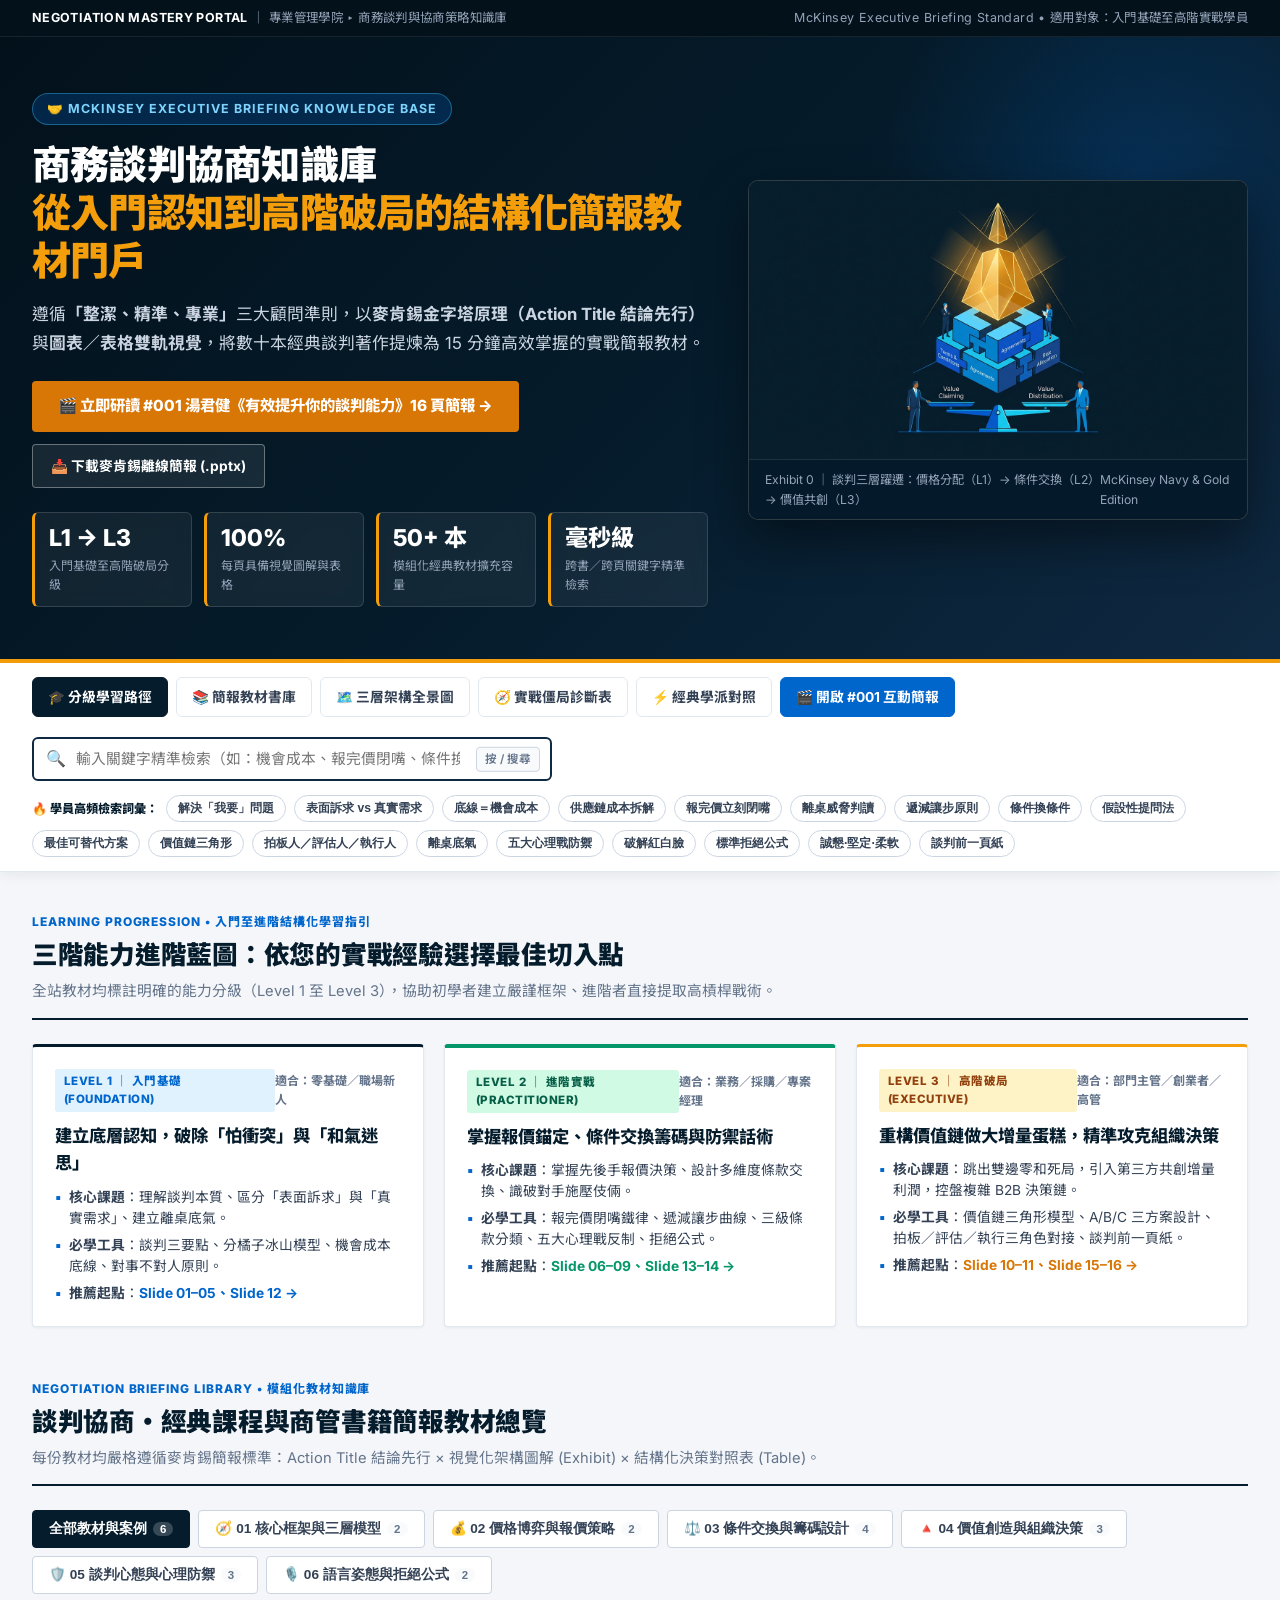
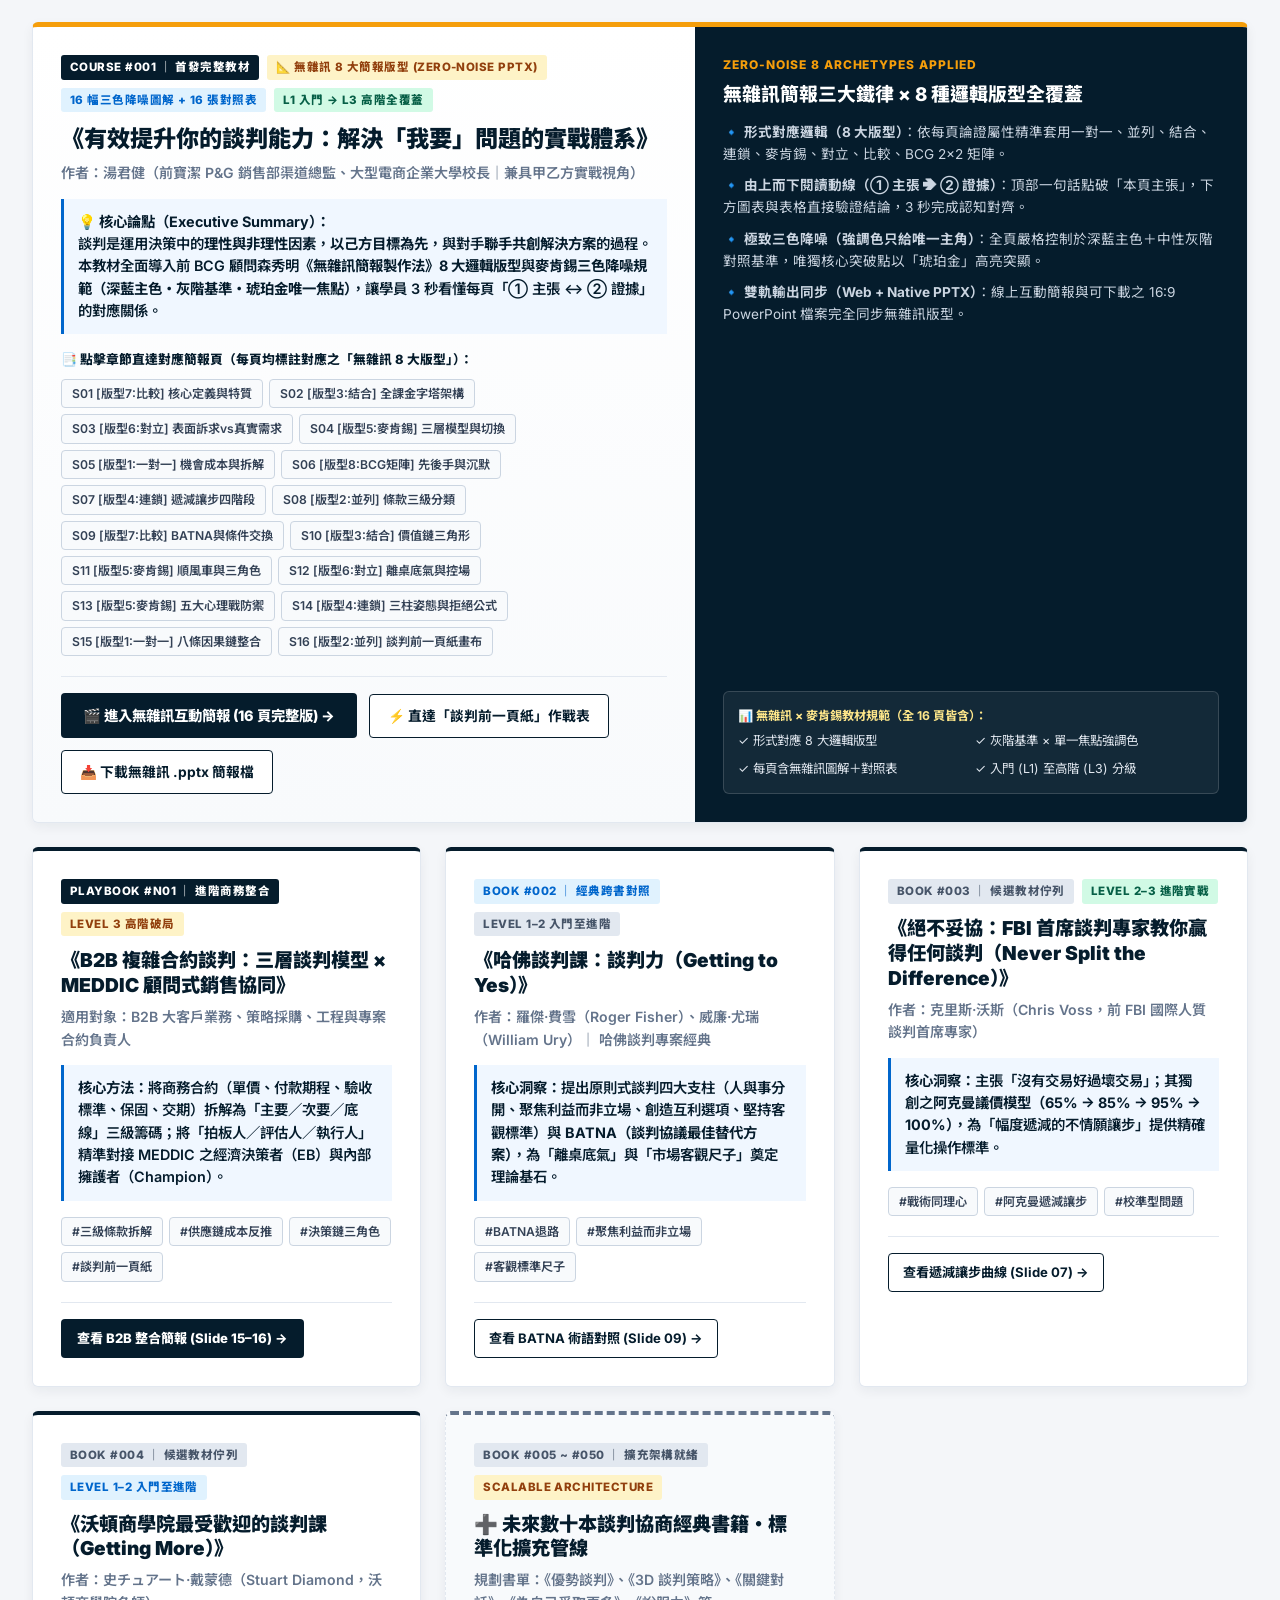
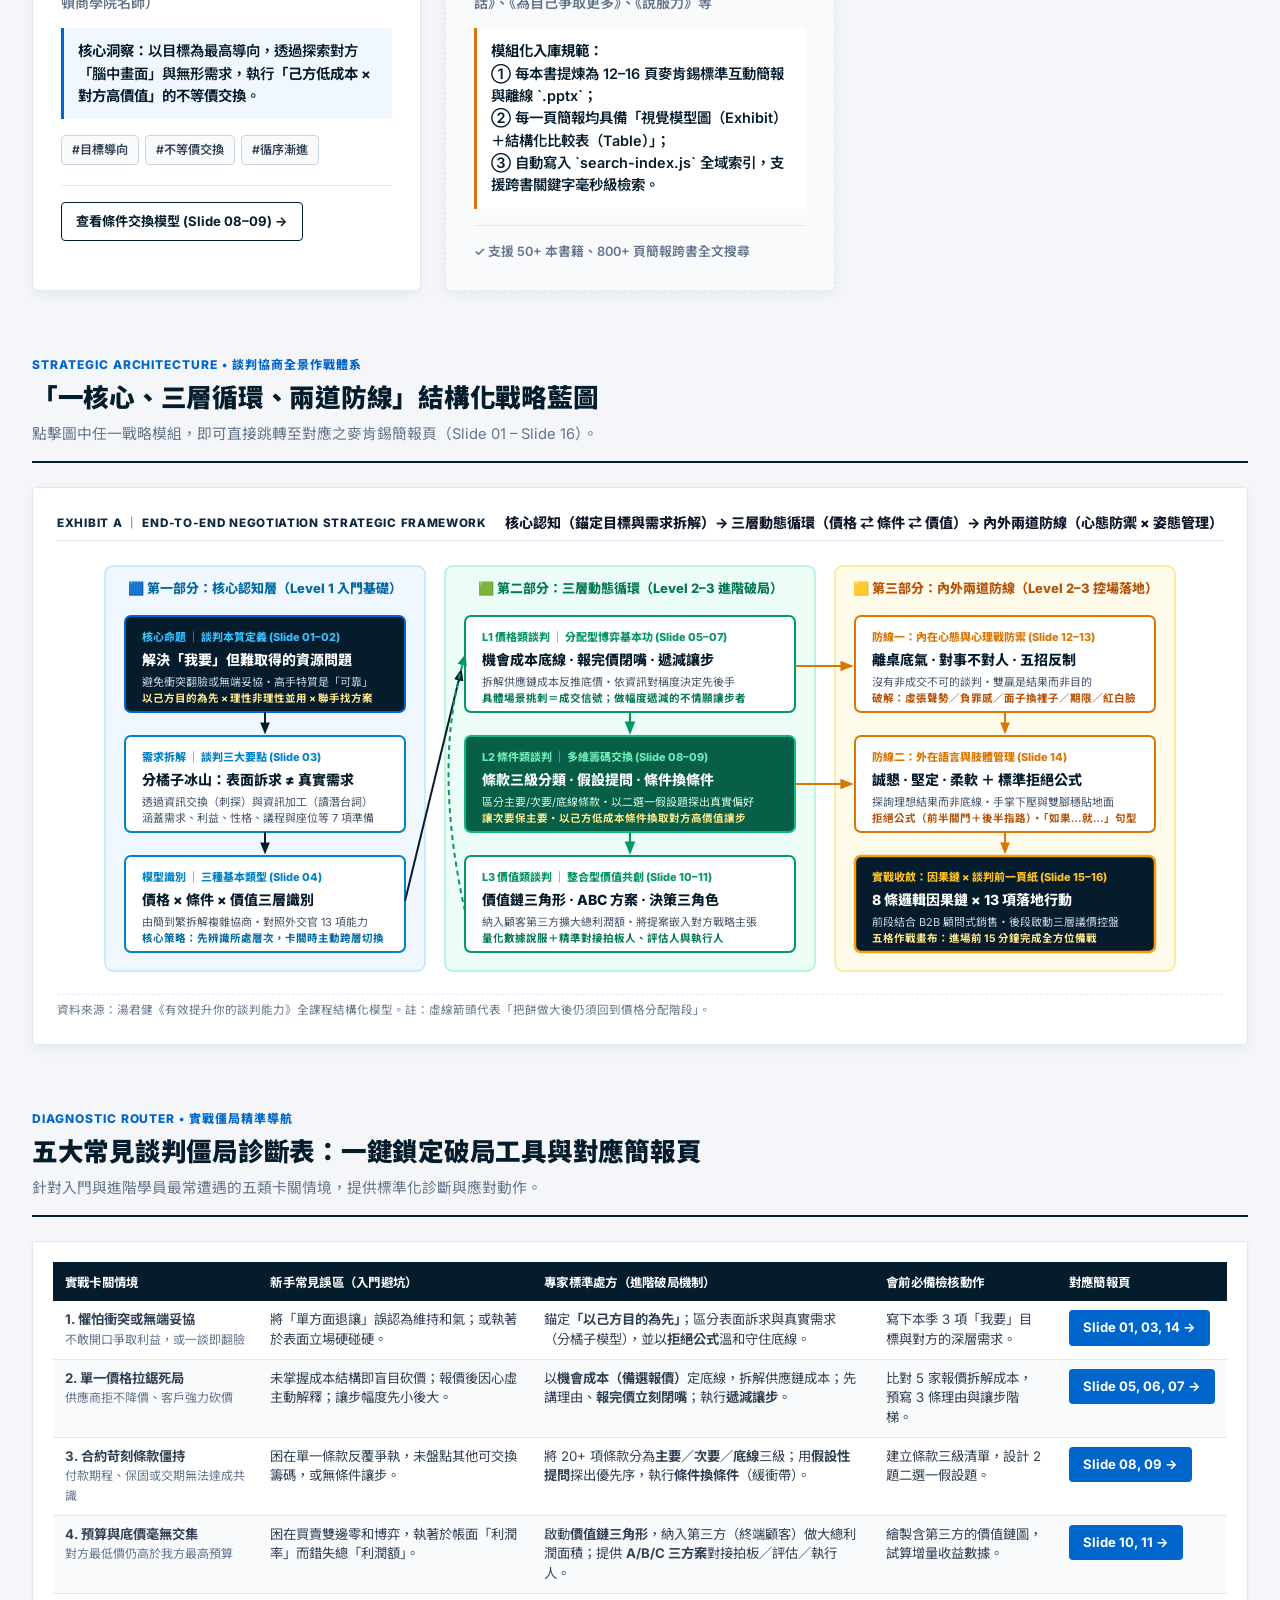
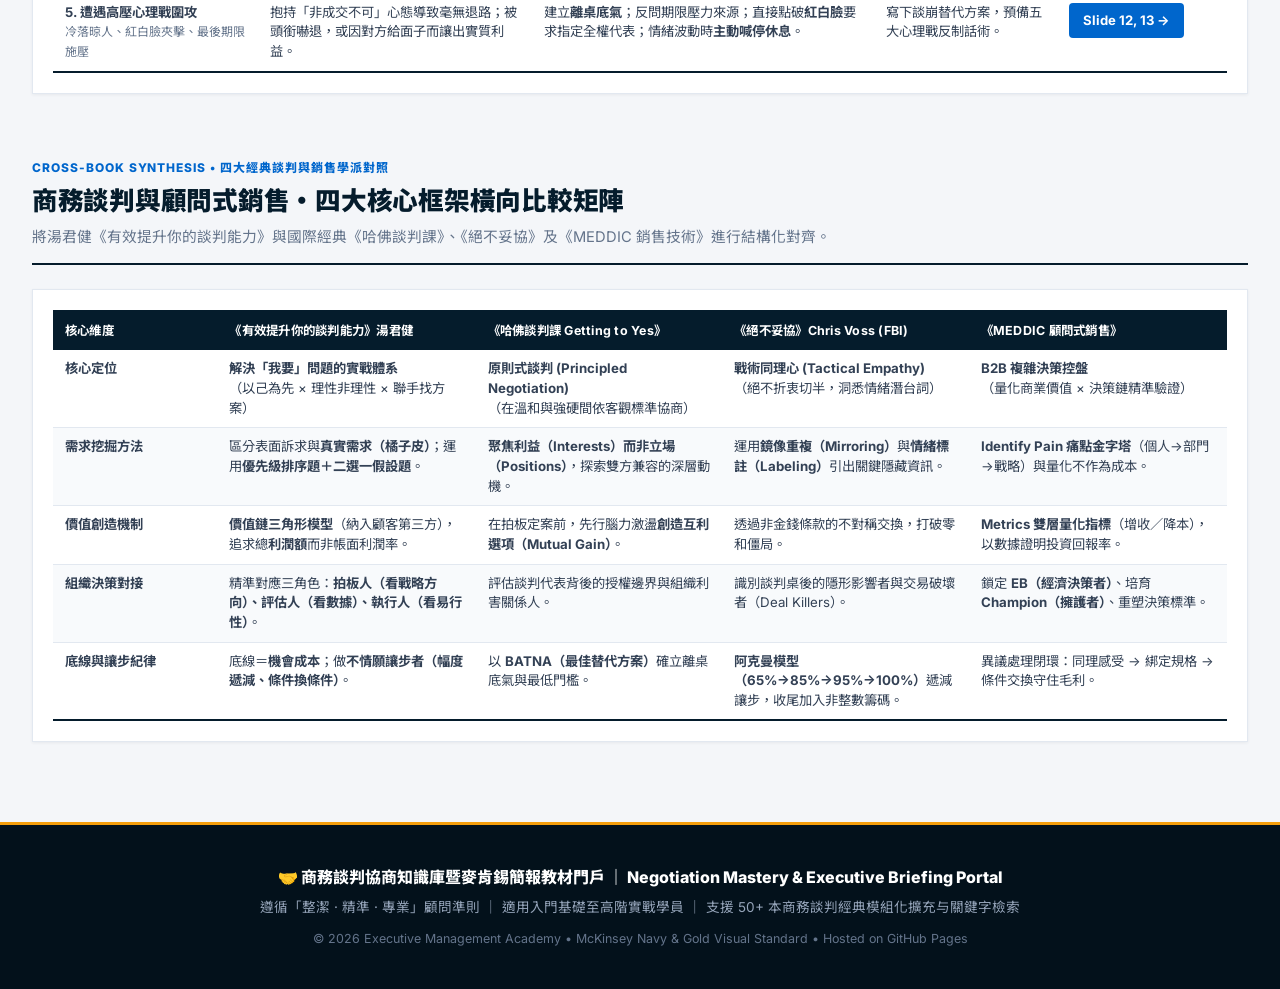
==== commit 5f5b8476: "feat(zero-noise-pptx): refactor 16-slide deck & PPTX with 8 Zero-Noise consulting archetypes and McK" ====
--- a/index.html
+++ b/index.html
@@ -219,8 +219,8 @@
           <div class="book-card-body">
             <div class="book-meta-row">
               <span class="badge-mck badge-navy">COURSE #001 ｜ 首發完整教材</span>
-              <span class="badge-mck badge-gold">🔥 16 頁麥肯錫簡報</span>
-              <span class="badge-mck badge-blue">16 幅視覺圖解 + 16 張對照表</span>
+              <span class="badge-mck badge-gold">📐 無雜訊 8 大簡報版型 (Zero-Noise PPTX)</span>
+              <span class="badge-mck badge-blue">16 幅三色降噪圖解 + 16 張對照表</span>
               <span class="badge-mck badge-emerald">L1 入門 → L3 高階全覆蓋</span>
             </div>
 
@@ -229,33 +229,33 @@
 
             <div class="book-card-thesis">
               <strong>💡 核心論點（Executive Summary）：</strong><br>
-              談判是運用決策中的<strong>理性與非理性因素</strong>，<strong>以己方目標為先</strong>，與對手<strong>聯手共創解決方案</strong>的過程。本教材透過「<strong>價格談判（分配博弈）→ 條件談判（多維交換）→ 價值談判（納入第三方把餅做大）</strong>」三層動態模型，結合「內在心理戰防禦」與「外在語言姿態管理」兩道防線，協助學員達成利益與尊重兼得的協商結果。
-            </div>
-
-            <div style="font-size: 0.8rem; font-weight: 800; color: #051C2C; margin-bottom: 8px;">📑 點擊章節直達對應簡報頁（Slide 01 – Slide 16）：</div>
+              談判是運用決策中的<strong>理性與非理性因素</strong>，<strong>以己方目標為先</strong>，與對手<strong>聯手共創解決方案</strong>的過程。本教材全面導入前 BCG 顧問森秀明<strong>《無雜訊簡報製作法》8 大邏輯版型</strong>與<strong>麥肯錫三色降噪規範（深藍主色・灰階基準・琥珀金唯一焦點）</strong>，讓學員 3 秒看懂每頁「① 主張 ↔ ② 證據」的對應關係。
+            </div>
+
+            <div style="font-size: 0.8rem; font-weight: 800; color: #051C2C; margin-bottom: 8px;">📑 點擊章節直達對應簡報頁（每頁均標註對應之「無雜訊 8 大版型」）：</div>
             <div class="book-chapter-pills">
-              <a href="course-tang-junjian-negotiation.html#slide-01" class="chapter-jump-pill">S01 核心定義與高手特質</a>
-              <a href="course-tang-junjian-negotiation.html#slide-02" class="chapter-jump-pill">S02 全課架構：一核心三層兩防線</a>
-              <a href="course-tang-junjian-negotiation.html#slide-03" class="chapter-jump-pill">S03 表面訴求 vs 真實需求</a>
-              <a href="course-tang-junjian-negotiation.html#slide-04" class="chapter-jump-pill">S04 三種基本模型與切換</a>
-              <a href="course-tang-junjian-negotiation.html#slide-05" class="chapter-jump-pill">S05 機會成本底線與成本拆解</a>
-              <a href="course-tang-junjian-negotiation.html#slide-06" class="chapter-jump-pill">S06 報價先後手與沉默鐵律</a>
-              <a href="course-tang-junjian-negotiation.html#slide-07" class="chapter-jump-pill">S07 離桌威脅判讀與遞減讓步</a>
-              <a href="course-tang-junjian-negotiation.html#slide-08" class="chapter-jump-pill">S08 條款三級分類與假設提問</a>
-              <a href="course-tang-junjian-negotiation.html#slide-09" class="chapter-jump-pill">S09 最佳替代方案與條件交換</a>
-              <a href="course-tang-junjian-negotiation.html#slide-10" class="chapter-jump-pill">S10 價值鏈三角形與增量破局</a>
-              <a href="course-tang-junjian-negotiation.html#slide-11" class="chapter-jump-pill">S11 順風車提案與決策三角色</a>
-              <a href="course-tang-junjian-negotiation.html#slide-12" class="chapter-jump-pill">S12 離桌底氣與情緒控場</a>
-              <a href="course-tang-junjian-negotiation.html#slide-13" class="chapter-jump-pill">S13 五大心理戰積極防禦</a>
-              <a href="course-tang-junjian-negotiation.html#slide-14" class="chapter-jump-pill">S14 三柱姿態與標準拒絕公式</a>
-              <a href="course-tang-junjian-negotiation.html#slide-15" class="chapter-jump-pill">S15 八條因果鏈 × B2B 銷售整合</a>
-              <a href="course-tang-junjian-negotiation.html#slide-16" class="chapter-jump-pill">S16 談判前一頁紙作戰畫布</a>
+              <a href="course-tang-junjian-negotiation.html#slide-01" class="chapter-jump-pill">S01 [版型7:比較] 核心定義與特質</a>
+              <a href="course-tang-junjian-negotiation.html#slide-02" class="chapter-jump-pill">S02 [版型3:結合] 全課金字塔架構</a>
+              <a href="course-tang-junjian-negotiation.html#slide-03" class="chapter-jump-pill">S03 [版型6:對立] 表面訴求vs真實需求</a>
+              <a href="course-tang-junjian-negotiation.html#slide-04" class="chapter-jump-pill">S04 [版型5:麥肯錫] 三層模型與切換</a>
+              <a href="course-tang-junjian-negotiation.html#slide-05" class="chapter-jump-pill">S05 [版型1:一對一] 機會成本與拆解</a>
+              <a href="course-tang-junjian-negotiation.html#slide-06" class="chapter-jump-pill">S06 [版型8:BCG矩陣] 先後手與沉默</a>
+              <a href="course-tang-junjian-negotiation.html#slide-07" class="chapter-jump-pill">S07 [版型4:連鎖] 遞減讓步四階段</a>
+              <a href="course-tang-junjian-negotiation.html#slide-08" class="chapter-jump-pill">S08 [版型2:並列] 條款三級分類</a>
+              <a href="course-tang-junjian-negotiation.html#slide-09" class="chapter-jump-pill">S09 [版型7:比較] BATNA與條件交換</a>
+              <a href="course-tang-junjian-negotiation.html#slide-10" class="chapter-jump-pill">S10 [版型3:結合] 價值鏈三角形</a>
+              <a href="course-tang-junjian-negotiation.html#slide-11" class="chapter-jump-pill">S11 [版型5:麥肯錫] 順風車與三角色</a>
+              <a href="course-tang-junjian-negotiation.html#slide-12" class="chapter-jump-pill">S12 [版型6:對立] 離桌底氣與控場</a>
+              <a href="course-tang-junjian-negotiation.html#slide-13" class="chapter-jump-pill">S13 [版型5:麥肯錫] 五大心理戰防禦</a>
+              <a href="course-tang-junjian-negotiation.html#slide-14" class="chapter-jump-pill">S14 [版型4:連鎖] 三柱姿態與拒絕公式</a>
+              <a href="course-tang-junjian-negotiation.html#slide-15" class="chapter-jump-pill">S15 [版型1:一對一] 八條因果鏈整合</a>
+              <a href="course-tang-junjian-negotiation.html#slide-16" class="chapter-jump-pill">S16 [版型2:並列] 談判前一頁紙畫布</a>
             </div>
 
             <div class="book-card-actions">
-              <a href="course-tang-junjian-negotiation.html" class="btn-mck-primary">🎬 進入互動簡報教材 (16 頁完整版) →</a>
+              <a href="course-tang-junjian-negotiation.html" class="btn-mck-primary">🎬 進入無雜訊互動簡報 (16 頁完整版) →</a>
               <a href="course-tang-junjian-negotiation.html?q=談判前一頁紙#slide-16" class="btn-mck-secondary">⚡ 直達「談判前一頁紙」作戰表</a>
-              <a href="downloads/tang-junjian-negotiation-mckinsey-briefing.pptx" class="btn-mck-secondary">📥 下載 .pptx 簡報檔</a>
+              <a href="downloads/tang-junjian-negotiation-mckinsey-briefing.pptx" class="btn-mck-secondary">📥 下載無雜訊 .pptx 簡報檔</a>
             </div>
           </div>
 
@@ -263,26 +263,26 @@
           <div class="book-featured-preview">
             <div>
               <div style="font-size: 0.75rem; font-weight: 800; color: #F59E0B; letter-spacing: 0.08em; text-transform: uppercase; margin-bottom: 8px;">
-                KEY TAKEAWAYS FOR PRACTITIONERS
+                ZERO-NOISE 8 ARCHETYPES APPLIED
               </div>
               <h4 style="font-size: 1.18rem; font-weight: 800; margin-bottom: 14px; line-height: 1.35;">
-                從入門到進階必備的四大實戰突破
+                無雜訊簡報三大鐵律 × 8 種邏輯版型全覆蓋
               </h4>
               <ul style="list-style: none; font-size: 0.85rem; color: #CBD5E1; display: flex; flex-direction: column; gap: 10px; margin-bottom: 18px;">
-                <li>🔹 <strong>破除雙贏迷思（L1 入門）</strong>：雙贏是結果而非目的；無原則的短期讓步換不來長期合作，只會導致不平等依附關係。</li>
-                <li>🔹 <strong>反直覺報價紀律（L2 進階）</strong>：報價前充分陳述理由，<strong>報出數字後立刻閉嘴</strong>觀察反應；讓步必須「不情願且幅度逐次遞減」。</li>
-                <li>🔹 <strong>跨層破局電梯（L2–L3 進階）</strong>：價格卡死時切換至「20+ 條款分級交換」；條款耗盡時納入顧客第三方擴大「價值鏈三角形」。</li>
-                <li>🔹 <strong>高段位溝通公式（L2 進階）</strong>：運用「拒絕公式（前半句關門守底線＋後半句指路提方案）」與「如果…就…」句型實現雙向交換。</li>
+                <li>🔹 <strong>形式對應邏輯（8 大版型）</strong>：依每頁論證屬性精準套用一對一、並列、結合、連鎖、麥肯錫、對立、比較、BCG 2×2 矩陣。</li>
+                <li>🔹 <strong>由上而下閱讀動線（① 主張 ➔ ② 證據）</strong>：頂部一句話點破「本頁主張」，下方圖表與表格直接驗證結論，3 秒完成認知對齊。</li>
+                <li>🔹 <strong>極致三色降噪（強調色只給唯一主角）</strong>：全頁嚴格控制於深藍主色＋中性灰階對照基準，唯獨核心突破點以「琥珀金」高亮突顯。</li>
+                <li>🔹 <strong>雙軌輸出同步（Web + Native PPTX）</strong>：線上互動簡報與可下載之 16:9 PowerPoint 檔案完全同步無雜訊版型。</li>
               </ul>
             </div>
 
             <div style="background: rgba(255,255,255,0.06); border: 1px solid rgba(255,255,255,0.15); border-radius: 6px; padding: 14px;">
-              <div style="font-size: 0.76rem; color: #FDE68A; font-weight: 700; margin-bottom: 6px;">📊 麥肯錫三原則教材規範（全 16 頁皆含）：</div>
+              <div style="font-size: 0.76rem; color: #FDE68A; font-weight: 700; margin-bottom: 6px;">📊 無雜訊 × 麥肯錫教材規範（全 16 頁皆含）：</div>
               <div style="display: grid; grid-template-columns: 1fr 1fr; gap: 8px; font-size: 0.78rem; color: #E2E8F0;">
-                <div>✓ 整潔：金字塔結論＋視覺降噪</div>
-                <div>✓ 精準：量化紀律＋標準話術</div>
-                <div>✓ 專業：SVG 模型圖＋對照表</div>
-                <div>✓ 雙層：入門概念＋進階實戰</div>
+                <div>✓ 形式對應 8 大邏輯版型</div>
+                <div>✓ 灰階基準 × 單一焦點強調色</div>
+                <div>✓ 每頁含無雜訊圖解＋對照表</div>
+                <div>✓ 入門 (L1) 至高階 (L3) 分級</div>
               </div>
             </div>
           </div>
--- a/styles.css
+++ b/styles.css
@@ -1410,3 +1410,85 @@
     margin-bottom: 24px;
   }
 }
+
+/* ==========================================================================
+   ZERO-NOISE PRESENTATION SYSTEM (8 Logic-Driven Archetypes × McKinsey 3-Color)
+   ========================================================================== */
+.zn-archetype-badge {
+  display: inline-flex;
+  align-items: center;
+  gap: 5px;
+  background: #FFFBEB;
+  color: #B45309;
+  border: 1.5px solid #D97706;
+  padding: 3px 10px;
+  border-radius: 4px;
+  font-size: 0.74rem;
+  font-weight: 800;
+  letter-spacing: 0.02em;
+}
+
+.zn-claim-tag {
+  display: inline-block;
+  background: #051C2C;
+  color: #FDE68A;
+  font-size: 0.76rem;
+  font-weight: 800;
+  padding: 2px 8px;
+  border-radius: 3px;
+  margin-right: 8px;
+  vertical-align: middle;
+  letter-spacing: 0.04em;
+}
+
+.zn-logic-subtitle {
+  margin-top: 7px;
+  font-size: 0.85rem;
+  color: #475569;
+  font-weight: 500;
+  display: flex;
+  align-items: center;
+  gap: 8px;
+}
+
+.zn-logic-subtitle strong {
+  color: #051C2C;
+  font-weight: 700;
+}
+
+.zn-color-rule-pill {
+  display: inline-flex;
+  align-items: center;
+  gap: 6px;
+  font-size: 0.71rem;
+  color: #64748B;
+  background: #F8FAFC;
+  border: 1px solid #CBD5E1;
+  padding: 2px 8px;
+  border-radius: 999px;
+}
+
+.zn-dot-navy {
+  width: 8px;
+  height: 8px;
+  border-radius: 50%;
+  background: #051C2C;
+  display: inline-block;
+}
+
+.zn-dot-slate {
+  width: 8px;
+  height: 8px;
+  border-radius: 50%;
+  background: #CBD5E1;
+  display: inline-block;
+}
+
+.zn-dot-gold {
+  width: 8px;
+  height: 8px;
+  border-radius: 50%;
+  background: #D97706;
+  display: inline-block;
+}
+
